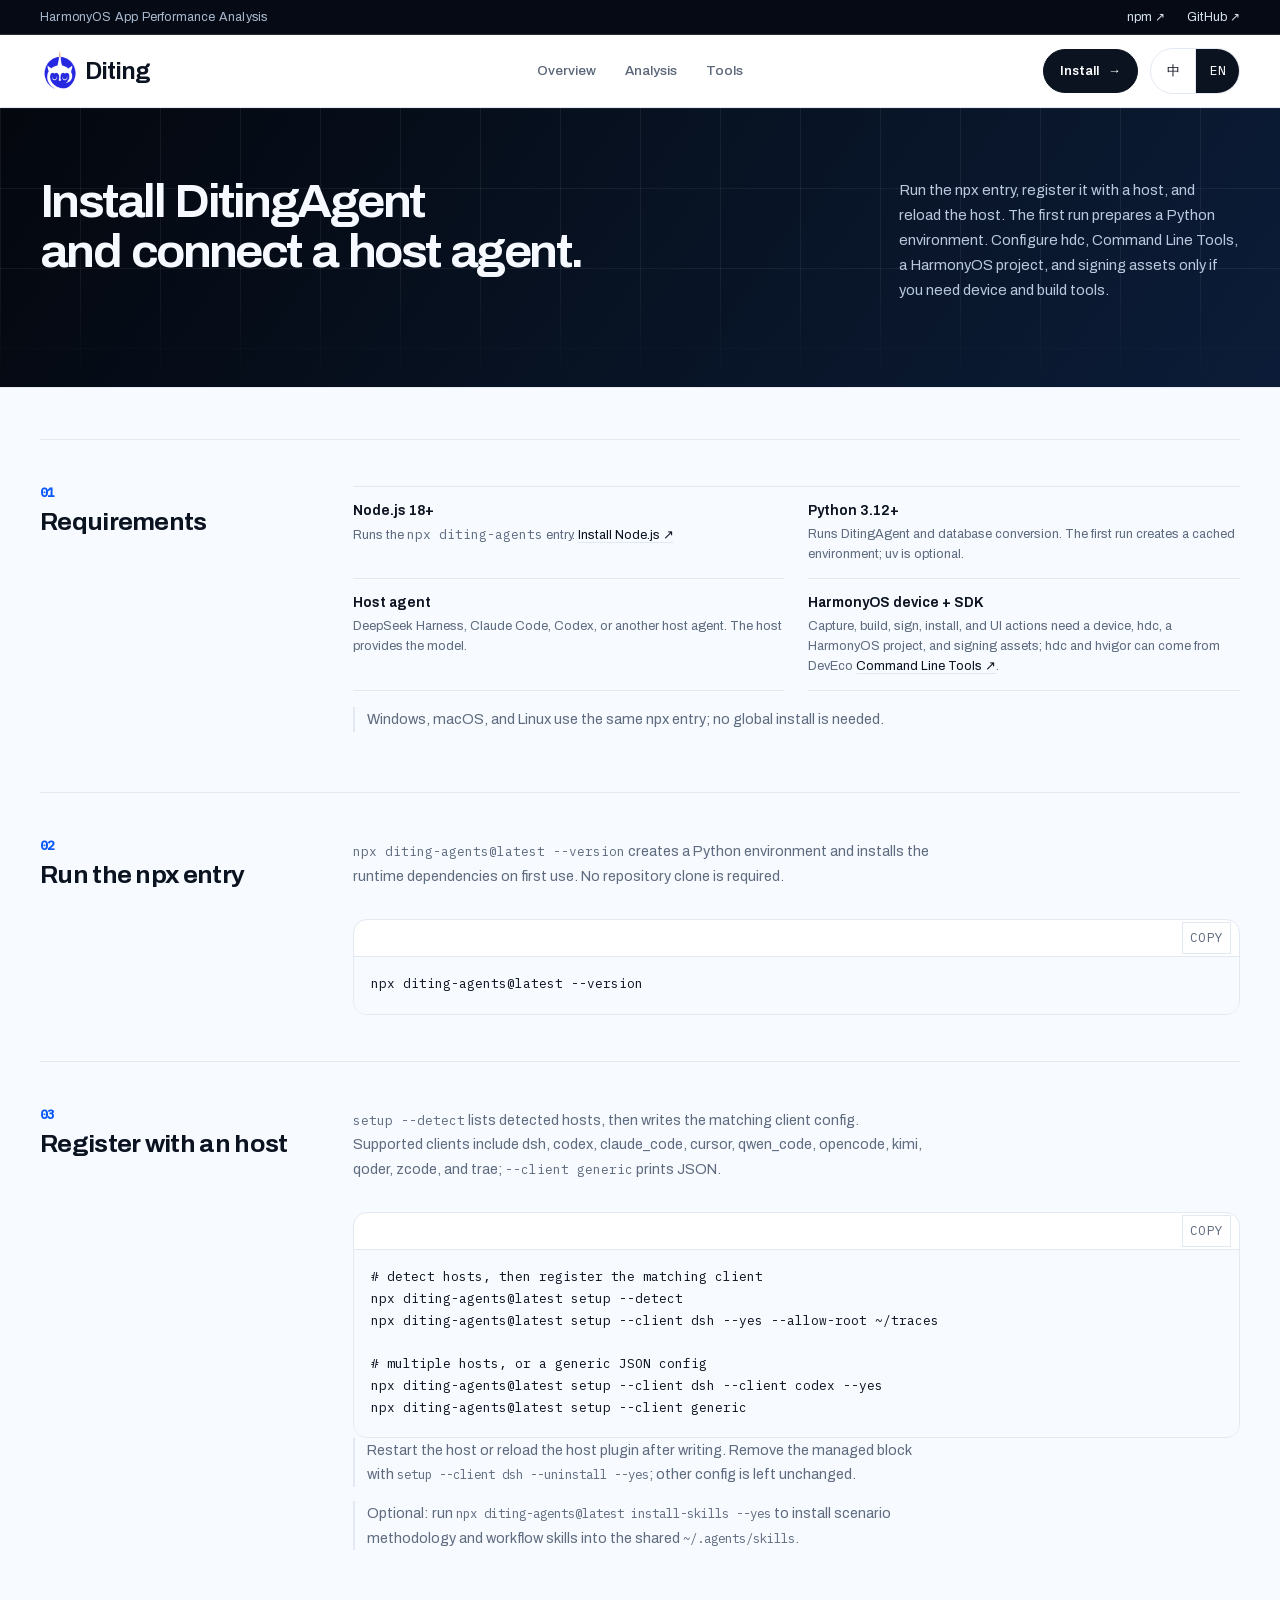
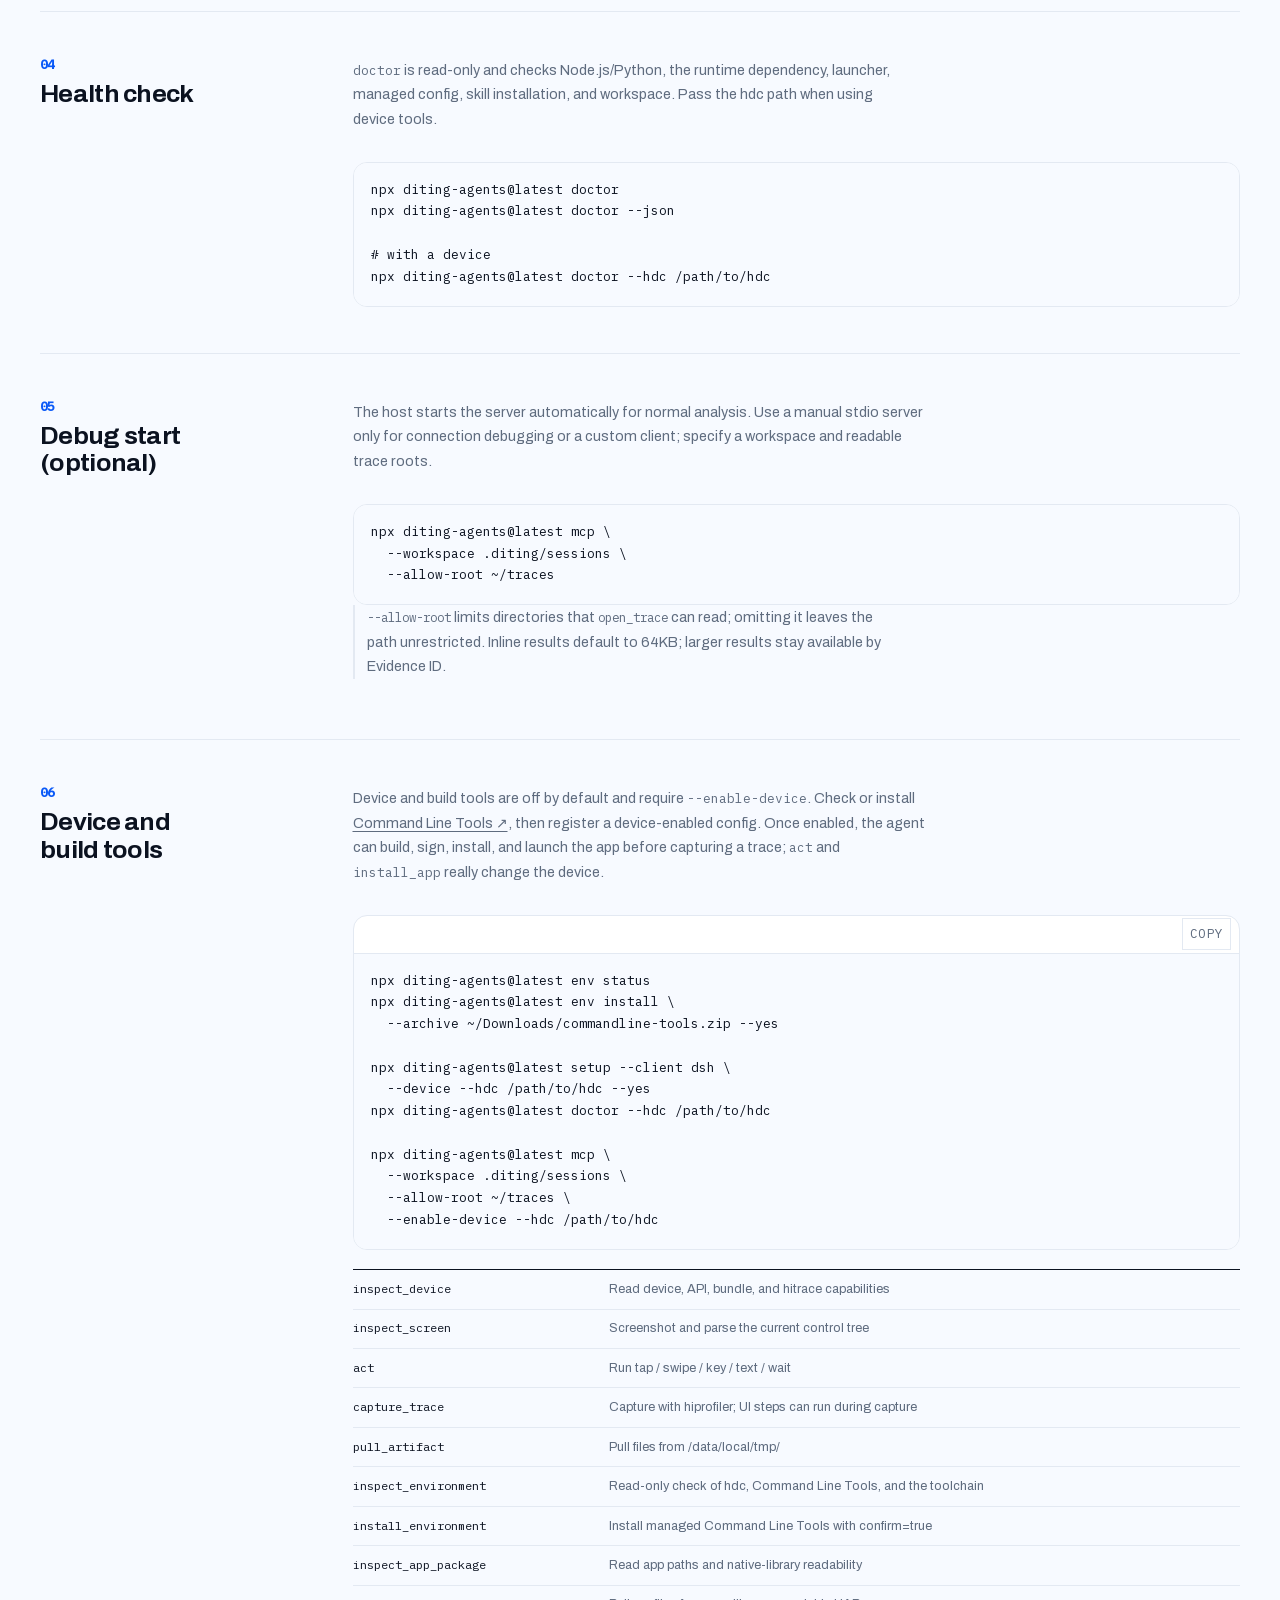
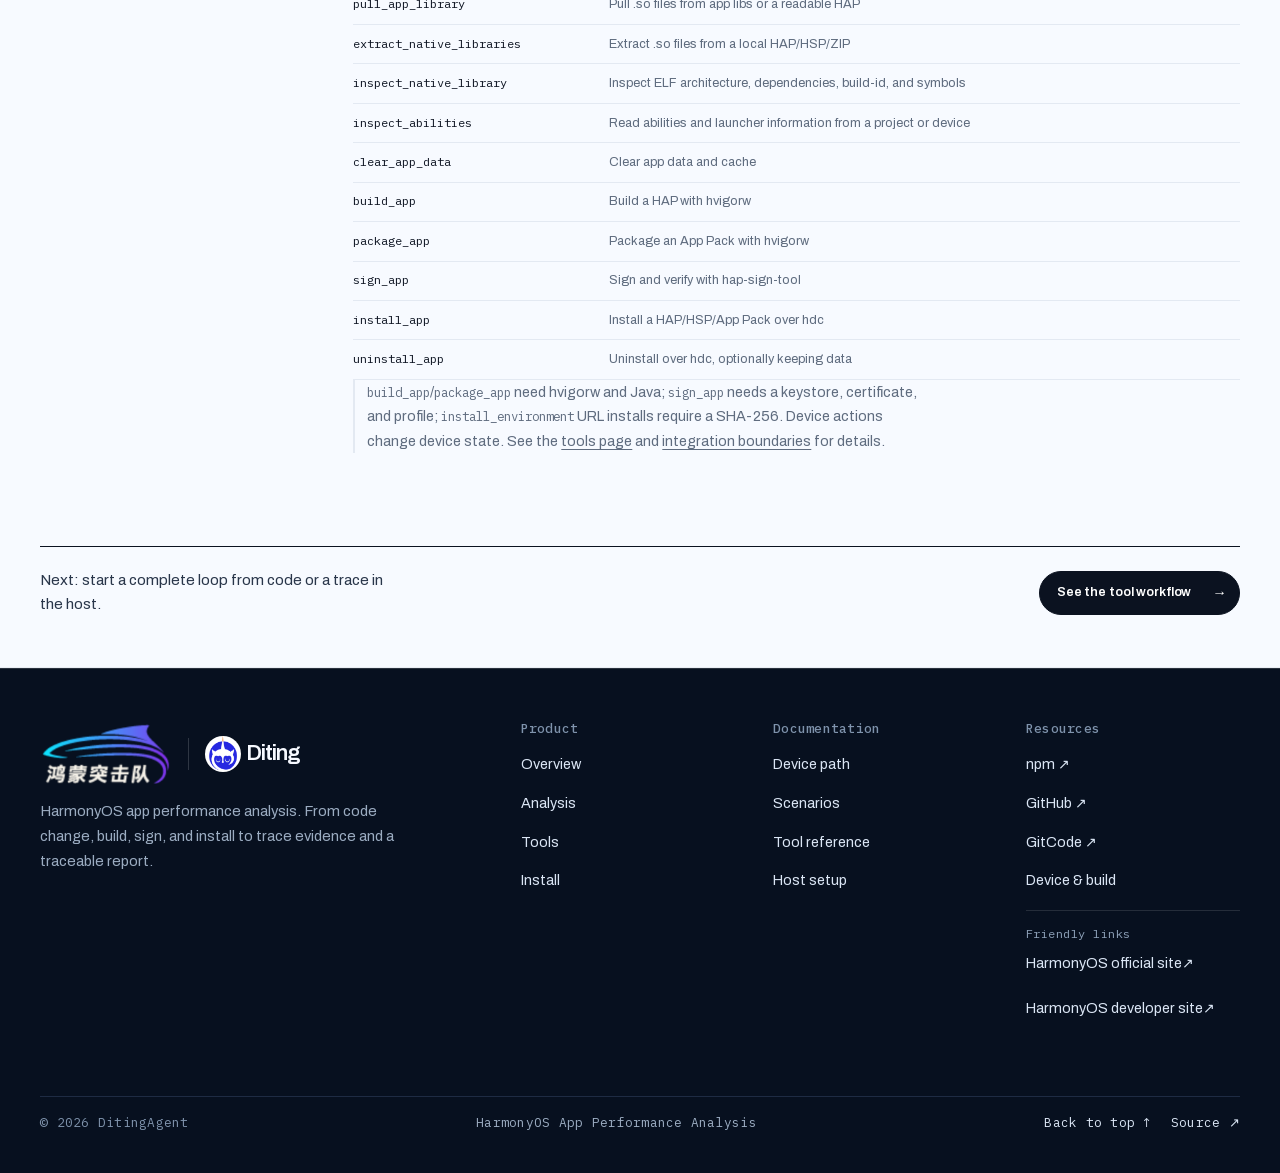
==== install.html @ 39d645c9 "Put squad logo before Diting mark" ====
<!doctype html>
<html lang="en">
<head>
  <meta charset="utf-8">
  <meta name="viewport" content="width=device-width, initial-scale=1">
  <title>Install and host setup — Diting</title>
  <link rel="icon" href="assets/img/favicon.png" type="image/png">
  <meta name="description" content="Install DitingAgent with npx: Node.js 18+, Python 3.12+, host registration, health checks, and 18 optional HarmonyOS device and build tools.">
  <meta name="theme-color" content="#ffffff">
  <link rel="preload" href="assets/fonts/archivo-latin-variable.woff2" as="font" type="font/woff2" crossorigin>
  <script>
    (function () {
      document.documentElement.classList.add("js");
      try {
        var queryLang = new URLSearchParams(location.search).get("lang");
        var storedLang = localStorage.getItem("diting-lang");
        if (queryLang === "en" || (!queryLang && storedLang === "en")) {
          document.documentElement.lang = "en";
        }
      } catch (error) {}
    })();
  </script>
  <link rel="stylesheet" href="assets/css/style.css?v=20261118-4">
  <link rel="stylesheet" href="assets/css/redesign.css?v=20261118-4">
  <link rel="stylesheet" href="assets/css/theme.css?v=20261118-4">
  <link rel="stylesheet" href="assets/css/chrome.css?v=20261118-4">
  <link rel="stylesheet" href="assets/css/subpages.css?v=20261118-4">
  <link rel="stylesheet" href="assets/css/clean.css?v=20261118-4">
  <link rel="stylesheet" href="assets/css/polish.css?v=20261118-4">
</head>
<body data-page="install" data-title-zh="安装与宿主接入 — Diting" data-title-en="Install and host setup — Diting">
  <a class="skip-link" href="#main"><span class="lang-zh" lang="zh-CN">跳到主要内容</span><span class="lang-en" lang="en">Skip to content</span></a>

  <div class="utility-bar">
    <div class="container utility-bar__inner">
      <span class="utility-bar__label">HarmonyOS App Performance Analysis</span>
      <div class="utility-bar__links">
        <a href="https://www.npmjs.com/package/diting-agents" target="_blank" rel="noopener noreferrer">npm ↗</a>
        <a href="https://github.com/dt-hapo/dt-hapo.github.io" target="_blank" rel="noopener noreferrer">GitHub ↗</a>
      </div>
    </div>
  </div>

  <header class="site-header">
    <div class="container header-inner">
      <a class="brand" href="index.html" aria-label="Diting — Home">
        <img class="brand-logo" src="assets/img/logo-mark.png" alt="" width="36" height="36">
        <span class="brand-text">Diting</span>
      </a>
      <nav class="site-nav" id="site-nav" aria-label="Primary">
        <a class="nav-link" href="index.html"><span class="lang-zh" lang="zh-CN">概览</span><span class="lang-en" lang="en">Overview</span></a>
        <a class="nav-link" href="method.html"><span class="lang-zh" lang="zh-CN">分析</span><span class="lang-en" lang="en">Analysis</span></a>
        <a class="nav-link" href="tools.html"><span class="lang-zh" lang="zh-CN">工具</span><span class="lang-en" lang="en">Tools</span></a>
        <a class="nav-link nav-link--mobile-install" href="install.html" aria-current="page"><span class="lang-zh" lang="zh-CN">安装</span><span class="lang-en" lang="en">Install</span></a>
      </nav>
      <div class="header-actions">
        <a class="header-install" href="install.html" aria-current="page">
          <span><span class="lang-zh" lang="zh-CN">安装</span><span class="lang-en" lang="en">Install</span></span>
          <span aria-hidden="true">→</span>
        </a>
        <div class="lang-toggle" role="group" aria-label="Language / 语言">
          <button class="lang-btn" type="button" data-set-lang="zh" aria-pressed="false">中</button>
          <button class="lang-btn" type="button" data-set-lang="en" aria-pressed="true">EN</button>
        </div>
        <a class="source-link" href="https://gitcode.com/diting/DitingAgent" target="_blank" rel="noopener noreferrer">GitCode ↗</a>
        <button class="nav-toggle" type="button" data-nav-toggle aria-controls="site-nav" aria-expanded="false" aria-label="打开导航">
          <span class="nav-toggle__lines" aria-hidden="true"></span>
        </button>
      </div>
    </div>
  </header>

  <main id="main">
    <section class="page-hero" aria-labelledby="page-title">
      <div class="container">
        <div class="page-hero__body">
          <h1 id="page-title">
            <span class="lang-zh" lang="zh-CN">安装 DitingAgent，<br>接入宿主 Agent。</span>
            <span class="lang-en" lang="en">Install DitingAgent<br>and connect a host agent.</span>
          </h1>
          <div class="page-hero__aside">
            <p>
              <span class="lang-zh" lang="zh-CN">通过 npx 运行入口，注册到宿主，重载宿主后即可使用。首次执行会准备 Python 环境；需要设备与构建工具时再配置 hdc、Command Line Tools、HarmonyOS 工程和签名材料。</span>
              <span class="lang-en" lang="en">Run the npx entry, register it with a host, and reload the host. The first run prepares a Python environment. Configure hdc, Command Line Tools, a HarmonyOS project, and signing assets only if you need device and build tools.</span>
            </p>
          </div>
        </div>
      </div>
    </section>

    <section class="section">
      <div class="container">
        <div class="scenario-layout">
          <aside class="scenario-rail" aria-label="Install steps">
            <ol>
              <li><a href="#requirements"><span>01</span><span><span class="lang-zh" lang="zh-CN">前置条件</span><span class="lang-en" lang="en">Requirements</span></span></a></li>
              <li><a href="#install"><span>02</span><span><span class="lang-zh" lang="zh-CN">安装依赖</span><span class="lang-en" lang="en">Install</span></span></a></li>
              <li><a href="#host"><span>03</span><span><span class="lang-zh" lang="zh-CN">注册宿主</span><span class="lang-en" lang="en">Host setup</span></span></a></li>
              <li><a href="#verify"><span>04</span><span><span class="lang-zh" lang="zh-CN">健康检查</span><span class="lang-en" lang="en">Verify</span></span></a></li>
              <li><a href="#server"><span>05</span><span><span class="lang-zh" lang="zh-CN">调试（可选）</span><span class="lang-en" lang="en">Debug (optional)</span></span></a></li>
              <li><a href="#device"><span>06</span><span><span class="lang-zh" lang="zh-CN">设备与构建</span><span class="lang-en" lang="en">Device &amp; build</span></span></a></li>
            </ol>
          </aside>

          <div class="install-content">
            <section class="install-section" id="requirements" aria-labelledby="requirements-title">
              <h2 id="requirements-title"><span class="lang-zh" lang="zh-CN">前置条件</span><span class="lang-en" lang="en">Requirements</span></h2>
              <div class="requirements">
                <div class="requirement">
                  <strong>Node.js 18+</strong>
                  <p><span class="lang-zh" lang="zh-CN">运行 <code>npx diting-agents</code> 入口。<a href="https://nodejs.org/" target="_blank" rel="noopener noreferrer">安装 Node.js ↗</a></span><span class="lang-en" lang="en">Runs the <code>npx diting-agents</code> entry. <a href="https://nodejs.org/" target="_blank" rel="noopener noreferrer">Install Node.js ↗</a></span></p>
                </div>
                <div class="requirement">
                  <strong>Python 3.12+</strong>
                  <p><span class="lang-zh" lang="zh-CN">运行 DitingAgent 和数据库转换。首次运行会在缓存目录创建环境；uv 可选。</span><span class="lang-en" lang="en">Runs DitingAgent and database conversion. The first run creates a cached environment; uv is optional.</span></p>
                </div>
                <div class="requirement">
                  <strong><span class="lang-zh" lang="zh-CN">宿主 Agent</span><span class="lang-en" lang="en">Host agent</span></strong>
                  <p><span class="lang-zh" lang="zh-CN">DeepSeek Harness、Claude Code、Codex 或其他宿主 Agent；模型由宿主提供。</span><span class="lang-en" lang="en">DeepSeek Harness, Claude Code, Codex, or another host agent. The host provides the model.</span></p>
                </div>
                <div class="requirement">
                  <strong>HarmonyOS device + SDK</strong>
                  <p><span class="lang-zh" lang="zh-CN">设备抓取、构建、签名、安装和 UI 操作需要设备、hdc、HarmonyOS 工程与签名材料；hdc 与 hvigor 可来自 DevEco <a href="https://developer.huawei.com/consumer/cn/doc/harmonyos-guides/ide-commandline-get" target="_blank" rel="noopener noreferrer">Command Line Tools ↗</a>。</span><span class="lang-en" lang="en">Capture, build, sign, install, and UI actions need a device, hdc, a HarmonyOS project, and signing assets; hdc and hvigor can come from DevEco <a href="https://developer.huawei.com/consumer/en/doc/harmonyos-guides/ide-commandline-get" target="_blank" rel="noopener noreferrer">Command Line Tools ↗</a>.</span></p>
                </div>
              </div>
              <p class="device-note"><span class="lang-zh" lang="zh-CN">Windows、macOS 和 Linux 都使用同一条 npx 命令；不需要全局安装。</span><span class="lang-en" lang="en">Windows, macOS, and Linux use the same npx entry; no global install is needed.</span></p>
            </section>

            <section class="install-section" id="install" aria-labelledby="install-title">
              <h2 id="install-title"><span class="lang-zh" lang="zh-CN">运行 npx 入口</span><span class="lang-en" lang="en">Run the npx entry</span></h2>
              <p>
                <span class="lang-zh" lang="zh-CN"><code>npx diting-agents@latest --version</code> 首次会创建 Python 环境并安装运行依赖；不需要克隆仓库。</span>
                <span class="lang-en" lang="en"><code>npx diting-agents@latest --version</code> creates a Python environment and installs the runtime dependencies on first use. No repository clone is required.</span>
              </p>
              <div class="code-box">
                <div class="code-top">
                  <span>terminal / bash</span>
                  <button class="copy-btn" type="button" data-copy="#install-code"><span class="copy-default"><span class="lang-zh" lang="zh-CN">复制</span><span class="lang-en" lang="en">Copy</span></span><span class="copy-done"><span class="lang-zh" lang="zh-CN">已复制</span><span class="lang-en" lang="en">Copied</span></span></button>
                </div>
                <pre><code id="install-code">npx diting-agents@latest --version</code></pre>
              </div>
            </section>

            <section class="install-section" id="host" aria-labelledby="host-title">
              <h2 id="host-title"><span class="lang-zh" lang="zh-CN">注册到 宿主</span><span class="lang-en" lang="en">Register with an host</span></h2>
              <p>
                <span class="lang-zh" lang="zh-CN"><code>setup --detect</code> 先列出本机检测到的宿主，再选择对应客户端写入配置。支持 dsh、codex、claude_code、cursor、qwen_code、opencode、kimi、qoder、zcode、trae；<code>--client generic</code> 可输出 JSON。</span>
                <span class="lang-en" lang="en"><code>setup --detect</code> lists detected hosts, then writes the matching client config. Supported clients include dsh, codex, claude_code, cursor, qwen_code, opencode, kimi, qoder, zcode, and trae; <code>--client generic</code> prints JSON.</span>
              </p>
              <div class="code-box">
                <div class="code-top">
                  <span>terminal / bash</span>
                  <button class="copy-btn" type="button" data-copy="#host-code"><span class="copy-default"><span class="lang-zh" lang="zh-CN">复制</span><span class="lang-en" lang="en">Copy</span></span><span class="copy-done"><span class="lang-zh" lang="zh-CN">已复制</span><span class="lang-en" lang="en">Copied</span></span></button>
                </div>
                <pre><code id="host-code"># detect hosts, then register the matching client
npx diting-agents@latest setup --detect
npx diting-agents@latest setup --client dsh --yes --allow-root ~/traces

# multiple hosts, or a generic JSON config
npx diting-agents@latest setup --client dsh --client codex --yes
npx diting-agents@latest setup --client generic</code></pre>
              </div>
              <p class="device-note"><span class="lang-zh" lang="zh-CN">写入后重启宿主或重载宿主插件。移除托管块使用 <code>setup --client dsh --uninstall --yes</code>，其他配置保持不变。</span><span class="lang-en" lang="en">Restart the host or reload the host plugin after writing. Remove the managed block with <code>setup --client dsh --uninstall --yes</code>; other config is left unchanged.</span></p>              <p class="device-note"><span class="lang-zh" lang="zh-CN">可选：运行 <code>npx diting-agents@latest install-skills --yes</code>，把场景方法论和工作流 Skill 安装到共享的 <code>~/.agents/skills</code>。</span><span class="lang-en" lang="en">Optional: run <code>npx diting-agents@latest install-skills --yes</code> to install scenario methodology and workflow skills into the shared <code>~/.agents/skills</code>.</span></p>

            </section>

            <section class="install-section" id="verify" aria-labelledby="verify-title">
              <h2 id="verify-title"><span class="lang-zh" lang="zh-CN">健康检查</span><span class="lang-en" lang="en">Health check</span></h2>
              <p>
                <span class="lang-zh" lang="zh-CN"><code>doctor</code> 是只读检查，验证 Node.js/Python、运行依赖、启动命令、托管配置、技能安装和工作目录。需要设备时把 hdc 路径一起传入。</span>
                <span class="lang-en" lang="en"><code>doctor</code> is read-only and checks Node.js/Python, the runtime dependency, launcher, managed config, skill installation, and workspace. Pass the hdc path when using device tools.</span>
              </p>
              <div class="code-box">
                <div class="code-top"><span>terminal / bash</span><span>doctor</span></div>
                <pre><code>npx diting-agents@latest doctor
npx diting-agents@latest doctor --json

# with a device
npx diting-agents@latest doctor --hdc /path/to/hdc</code></pre>
              </div>
            </section>

            <section class="install-section" id="server" aria-labelledby="server-title">
              <h2 id="server-title"><span class="lang-zh" lang="zh-CN">调试启动（可选）</span><span class="lang-en" lang="en">Debug start (optional)</span></h2>
              <p>
                <span class="lang-zh" lang="zh-CN">日常分析由宿主自动启动 server。只有在调试连接或自定义客户端时，才需要手动运行 stdio server；指定 workspace 和可读取的 Trace 根目录。</span>
                <span class="lang-en" lang="en">The host starts the server automatically for normal analysis. Use a manual stdio server only for connection debugging or a custom client; specify a workspace and readable trace roots.</span>
              </p>
              <div class="code-box">
                <div class="code-top"><span>terminal / bash</span><span>stdio</span></div>
                <pre><code>npx diting-agents@latest mcp \
  --workspace .diting/sessions \
  --allow-root ~/traces</code></pre>
              </div>
              <p class="device-note"><span class="lang-zh" lang="zh-CN"><code>--allow-root</code> 限制 <code>open_trace</code> 可读取的目录；省略表示不限制。单次结果默认内联 64KB，超出后保留 Evidence ID。</span><span class="lang-en" lang="en"><code>--allow-root</code> limits directories that <code>open_trace</code> can read; omitting it leaves the path unrestricted. Inline results default to 64KB; larger results stay available by Evidence ID.</span></p>
            </section>

            <section class="install-section" id="device" aria-labelledby="device-title">
              <h2 id="device-title"><span class="lang-zh" lang="zh-CN">设备与构建工具</span><span class="lang-en" lang="en">Device and build tools</span></h2>
              <p>
                <span class="lang-zh" lang="zh-CN">设备与构建工具默认关闭，需要 <code>--enable-device</code>；共 18 个工具。先检查或安装 <a href="https://developer.huawei.com/consumer/cn/doc/harmonyos-guides/ide-commandline-get" target="_blank" rel="noopener noreferrer">Command Line Tools ↗</a>，再注册带 hdc 的设备配置。开启后 Agent 可以构建、签名、安装并启动应用，再抓 Trace；<code>act</code> 和 <code>install_app</code> 会真实修改设备。</span>
                <span class="lang-en" lang="en">Device and build tools are off by default and require <code>--enable-device</code>. Check or install <a href="https://developer.huawei.com/consumer/en/doc/harmonyos-guides/ide-commandline-get" target="_blank" rel="noopener noreferrer">Command Line Tools ↗</a>, then register a device-enabled config. Once enabled, the agent can build, sign, install, and launch the app before capturing a trace; <code>act</code> and <code>install_app</code> really change the device.</span>
              </p>
              <div class="code-box">
                <div class="code-top">
                  <span>terminal / bash</span>
                  <button class="copy-btn" type="button" data-copy="#device-code"><span class="copy-default"><span class="lang-zh" lang="zh-CN">复制</span><span class="lang-en" lang="en">Copy</span></span><span class="copy-done"><span class="lang-zh" lang="zh-CN">已复制</span><span class="lang-en" lang="en">Copied</span></span></button>
                </div>
                <pre><code id="device-code">npx diting-agents@latest env status
npx diting-agents@latest env install \
  --archive ~/Downloads/commandline-tools.zip --yes

npx diting-agents@latest setup --client dsh \
  --device --hdc /path/to/hdc --yes
npx diting-agents@latest doctor --hdc /path/to/hdc

npx diting-agents@latest mcp \
  --workspace .diting/sessions \
  --allow-root ~/traces \
  --enable-device --hdc /path/to/hdc</code></pre>
              </div>
              <div class="tool-table">
                <div class="tool-table__row"><code>inspect_device</code><span><span class="lang-zh" lang="zh-CN">读取设备、API、Bundle 与 hitrace 能力</span><span class="lang-en" lang="en">Read device, API, bundle, and hitrace capabilities</span></span></div>
                <div class="tool-table__row"><code>inspect_screen</code><span><span class="lang-zh" lang="zh-CN">截图并解析当前控件树</span><span class="lang-en" lang="en">Screenshot and parse the current control tree</span></span></div>
                <div class="tool-table__row"><code>act</code><span><span class="lang-zh" lang="zh-CN">执行 tap / swipe / key / text / wait</span><span class="lang-en" lang="en">Run tap / swipe / key / text / wait</span></span></div>
                <div class="tool-table__row"><code>capture_trace</code><span><span class="lang-zh" lang="zh-CN">用 hiprofiler 抓 Trace，可在抓取期间执行 UI 步骤</span><span class="lang-en" lang="en">Capture with hiprofiler; UI steps can run during capture</span></span></div>
                <div class="tool-table__row"><code>pull_artifact</code><span><span class="lang-zh" lang="zh-CN">从 /data/local/tmp/ 拉取文件</span><span class="lang-en" lang="en">Pull files from /data/local/tmp/</span></span></div>
                <div class="tool-table__row"><code>inspect_environment</code><span><span class="lang-zh" lang="zh-CN">只读检查 hdc、Command Line Tools 和工具链</span><span class="lang-en" lang="en">Read-only check of hdc, Command Line Tools, and the toolchain</span></span></div>
                <div class="tool-table__row"><code>install_environment</code><span><span class="lang-zh" lang="zh-CN">在 confirm=true 时安装托管 Command Line Tools</span><span class="lang-en" lang="en">Install managed Command Line Tools with confirm=true</span></span></div>
              <div class="tool-table__row"><code>inspect_app_package</code><span><span class="lang-zh" lang="zh-CN">读取应用路径与 native 库可读性</span><span class="lang-en" lang="en">Read app paths and native-library readability</span></span></div>
              <div class="tool-table__row"><code>pull_app_library</code><span><span class="lang-zh" lang="zh-CN">从应用 libs 或可读 HAP 拉取 .so</span><span class="lang-en" lang="en">Pull .so files from app libs or a readable HAP</span></span></div>
              <div class="tool-table__row"><code>extract_native_libraries</code><span><span class="lang-zh" lang="zh-CN">从本地 HAP/HSP/ZIP 提取 .so</span><span class="lang-en" lang="en">Extract .so files from a local HAP/HSP/ZIP</span></span></div>
              <div class="tool-table__row"><code>inspect_native_library</code><span><span class="lang-zh" lang="zh-CN">解析 ELF 架构、依赖、build-id 与符号</span><span class="lang-en" lang="en">Inspect ELF architecture, dependencies, build-id, and symbols</span></span></div>
              <div class="tool-table__row"><code>inspect_abilities</code><span><span class="lang-zh" lang="zh-CN">读取工程或设备上的 Ability 与 launcher</span><span class="lang-en" lang="en">Read abilities and launcher information from a project or device</span></span></div>
              <div class="tool-table__row"><code>clear_app_data</code><span><span class="lang-zh" lang="zh-CN">清除应用 data/cache</span><span class="lang-en" lang="en">Clear app data and cache</span></span></div>
              <div class="tool-table__row"><code>build_app</code><span><span class="lang-zh" lang="zh-CN">用 hvigorw 构建 HAP</span><span class="lang-en" lang="en">Build a HAP with hvigorw</span></span></div>
              <div class="tool-table__row"><code>package_app</code><span><span class="lang-zh" lang="zh-CN">用 hvigorw 打包 App Pack</span><span class="lang-en" lang="en">Package an App Pack with hvigorw</span></span></div>
              <div class="tool-table__row"><code>sign_app</code><span><span class="lang-zh" lang="zh-CN">用 hap-sign-tool 签名并验证</span><span class="lang-en" lang="en">Sign and verify with hap-sign-tool</span></span></div>
              <div class="tool-table__row"><code>install_app</code><span><span class="lang-zh" lang="zh-CN">通过 hdc 安装 HAP/HSP/App Pack</span><span class="lang-en" lang="en">Install a HAP/HSP/App Pack over hdc</span></span></div>
              <div class="tool-table__row"><code>uninstall_app</code><span><span class="lang-zh" lang="zh-CN">通过 hdc 卸载，可保留数据</span><span class="lang-en" lang="en">Uninstall over hdc, optionally keeping data</span></span></div>
              </div>
              <p class="device-note"><span class="lang-zh" lang="zh-CN"><code>build_app</code>/<code>package_app</code> 需要 hvigorw 与 Java；<code>sign_app</code> 需要 keystore、证书和 profile；<code>install_environment</code> 的 URL 安装必须提供 SHA-256。设备动作会修改设备状态。详细约束见 <a href="tools.html#device">工具页</a> 和 <a href="tools.html#mcp-boundaries">权限边界</a>。</span><span class="lang-en" lang="en"><code>build_app</code>/<code>package_app</code> need hvigorw and Java; <code>sign_app</code> needs a keystore, certificate, and profile; <code>install_environment</code> URL installs require a SHA-256. Device actions change device state. See the <a href="tools.html#device">tools page</a> and <a href="tools.html#mcp-boundaries">integration boundaries</a> for details.</span></p>
            </section>

            <div class="install-finish">
              <p><span class="lang-zh" lang="zh-CN">下一步：在宿主中从代码或 Trace 开始一次完整闭环。</span><span class="lang-en" lang="en">Next: start a complete loop from code or a trace in the host.</span></p>
              <a class="btn btn--primary" href="tools.html#session"><span><span class="lang-zh" lang="zh-CN">查看工具流程</span><span class="lang-en" lang="en">See the tool workflow</span></span><span class="btn__arrow" aria-hidden="true">→</span></a>
            </div>
          </div>
        </div>
      </div>
    </section>
  </main>

  <footer class="site-footer">
    <div class="container">
      <div class="footer-grid">
        <div class="footer-brand">
          <div class="footer-brand__logos">
            <img class="footer-squad-logo" src="assets/img/harmony-squad-logo-light.png" alt="鸿蒙突击队" width="720" height="360" loading="lazy">
            <span class="footer-brand__sep" aria-hidden="true"></span>
            <a class="brand" href="index.html" aria-label="Diting — Home">
              <img class="brand-logo" src="assets/img/logo-mark.png" alt="" width="34" height="34">
              <span class="brand-text">Diting</span>
            </a>
          </div>
          <p class="footer-desc">
            <span class="lang-zh" lang="zh-CN">HarmonyOS 应用性能分析。从改代码、构建、签名、安装到 Trace 取证，输出可追溯的报告。</span>
            <span class="lang-en" lang="en">HarmonyOS app performance analysis. From code change, build, sign, and install to trace evidence and a traceable report.</span>
          </p>
        </div>
        <div class="footer-links">
          <div class="footer-col">
            <h3><span class="lang-zh" lang="zh-CN">产品</span><span class="lang-en" lang="en">Product</span></h3>
            <a href="index.html"><span class="lang-zh" lang="zh-CN">概览</span><span class="lang-en" lang="en">Overview</span></a>
            <a href="method.html"><span class="lang-zh" lang="zh-CN">分析</span><span class="lang-en" lang="en">Analysis</span></a>
            <a href="tools.html"><span class="lang-zh" lang="zh-CN">工具</span><span class="lang-en" lang="en">Tools</span></a>
            <a href="install.html"><span class="lang-zh" lang="zh-CN">安装</span><span class="lang-en" lang="en">Install</span></a>
          </div>
          <div class="footer-col">
            <h3><span class="lang-zh" lang="zh-CN">文档</span><span class="lang-en" lang="en">Documentation</span></h3>
            <a href="method.html#device"><span class="lang-zh" lang="zh-CN">设备路径</span><span class="lang-en" lang="en">Device path</span></a>
            <a href="method.html#scenarios"><span class="lang-zh" lang="zh-CN">场景边界</span><span class="lang-en" lang="en">Scenarios</span></a>
            <a href="tools.html"><span class="lang-zh" lang="zh-CN">工具参考</span><span class="lang-en" lang="en">Tool reference</span></a>
            <a href="tools.html#mcp"><span class="lang-zh" lang="zh-CN">宿主接入</span><span class="lang-en" lang="en">Host setup</span></a>
          </div>
          <div class="footer-col">
            <h3><span class="lang-zh" lang="zh-CN">资源</span><span class="lang-en" lang="en">Resources</span></h3>
            <a href="https://www.npmjs.com/package/diting-agents" target="_blank" rel="noopener noreferrer">npm ↗</a>
            <a href="https://github.com/dt-hapo/dt-hapo.github.io" target="_blank" rel="noopener noreferrer">GitHub ↗</a>
            <a href="https://gitcode.com/diting/DitingAgent" target="_blank" rel="noopener noreferrer">GitCode ↗</a>
            <a href="install.html#device"><span class="lang-zh" lang="zh-CN">设备与构建</span><span class="lang-en" lang="en">Device &amp; build</span></a>
            <div class="footer-subgroup">
              <span class="footer-subgroup__label"><span class="lang-zh" lang="zh-CN">友情链接</span><span class="lang-en" lang="en">Friendly links</span></span>
              <a href="https://www.harmonyos.com/cn/" target="_blank" rel="noopener noreferrer"><span class="lang-zh" lang="zh-CN">HarmonyOS 官网</span><span class="lang-en" lang="en">HarmonyOS official site</span> ↗</a>
              <a href="https://developer.huawei.com/consumer/cn/" target="_blank" rel="noopener noreferrer"><span class="lang-zh" lang="zh-CN">HarmonyOS 开发者官网</span><span class="lang-en" lang="en">HarmonyOS developer site</span> ↗</a>
            </div>
          </div>
        </div>
      </div>
      <div class="footer-meta">
        <span>© 2026 DitingAgent</span>
        <span class="footer-meta__note">HarmonyOS App Performance Analysis</span>
        <div class="footer-meta__links">
          <a href="#main"><span class="lang-zh" lang="zh-CN">回到顶部 ↑</span><span class="lang-en" lang="en">Back to top ↑</span></a>
          <a href="https://github.com/dt-hapo/dt-hapo.github.io" target="_blank" rel="noopener noreferrer">Source ↗</a>
        </div>
      </div>
    </div>
  </footer>

  <script src="assets/js/site.js?v=20261111-1" defer></script>
</body>
</html>
---- assets/css/style.css ----
@font-face {
  font-family: "Archivo";
  src: url("../fonts/archivo-latin-variable.woff2") format("woff2");
  font-style: normal;
  font-weight: 100 900;
  font-stretch: 62% 125%;
  font-display: swap;
}

@font-face {
  font-family: "IBM Plex Mono";
  src: url("../fonts/ibm-plex-mono-400.woff2") format("woff2");
  font-style: normal;
  font-weight: 400;
  font-display: swap;
}

@font-face {
  font-family: "IBM Plex Mono";
  src: url("../fonts/ibm-plex-mono-500.woff2") format("woff2");
  font-style: normal;
  font-weight: 500;
  font-display: swap;
}

:root {
  --paper: #f3f0e8;
  --surface: #fbf9f3;
  --surface-deep: #e9e4d8;
  --ink: #11110f;
  --ink-soft: #292822;
  --muted: #676258;
  --line: #cfc8b9;
  --line-soft: #ded8cc;
  --signal: #c92f18;
  --signal-bright: #ff7259;
  --signal-dark: #aa2c16;
  --paper-on-ink: #f5f0e4;
  --font-display: "Archivo", "PingFang SC", "Hiragino Sans GB", "Noto Sans SC",
    "Microsoft YaHei", sans-serif;
  --font-mono: "IBM Plex Mono", "SFMono-Regular", Consolas, monospace;
  --max: 1440px;
  --gutter: clamp(1.25rem, 4.25vw, 4.5rem);
  --header-h: 72px;
  --ease: cubic-bezier(0.22, 1, 0.36, 1);
  color-scheme: light;
}

*,
*::before,
*::after {
  box-sizing: border-box;
}

html {
  scroll-behavior: smooth;
  scroll-padding-top: calc(var(--header-h) + 24px);
}

body {
  margin: 0;
  background: var(--paper);
  color: var(--ink);
  font-family: var(--font-display);
  font-size: 16px;
  line-height: 1.55;
  text-rendering: optimizeLegibility;
  -webkit-font-smoothing: antialiased;
  overflow-wrap: anywhere;
}

body.nav-open {
  overflow: hidden;
}

::selection {
  background: var(--signal);
  color: var(--paper-on-ink);
}

img,
svg {
  display: block;
  max-width: 100%;
}

a {
  color: inherit;
  text-decoration-thickness: 1px;
  text-underline-offset: 0.22em;
}

button,
input,
select,
textarea {
  font: inherit;
}

button {
  color: inherit;
}

button,
a {
  -webkit-tap-highlight-color: transparent;
}

:focus-visible {
  outline: 2px solid var(--signal);
  outline-offset: 4px;
}

hr {
  border: 0;
  border-top: 1px solid var(--line);
  margin: 0;
}

p,
h1,
h2,
h3,
h4,
ul,
ol,
figure,
blockquote {
  margin-top: 0;
}

ul,
ol {
  padding-left: 1.2em;
}

li + li {
  margin-top: 0.5em;
}

h1,
h2,
h3,
h4 {
  font-weight: 680;
  line-height: 0.96;
  letter-spacing: -0.045em;
}

strong {
  font-weight: 680;
}

code,
pre {
  font-family: var(--font-mono);
}

code {
  font-size: 0.88em;
}

/* Language: both versions live in the markup, only the active one is exposed. */
html[lang="zh-CN"] .lang-en,
html[lang="en"] .lang-zh {
  display: none !important;
}

.sr-only {
  position: absolute;
  width: 1px;
  height: 1px;
  padding: 0;
  margin: -1px;
  overflow: hidden;
  clip: rect(0, 0, 0, 0);
  white-space: nowrap;
  border: 0;
}

.skip-link {
  position: fixed;
  top: 10px;
  left: 10px;
  z-index: 200;
  padding: 10px 14px;
  background: var(--ink);
  color: var(--paper-on-ink);
  font-family: var(--font-mono);
  font-size: 11px;
  text-transform: uppercase;
  letter-spacing: 0.08em;
  transform: translateY(-150%);
}

.skip-link:focus {
  transform: translateY(0);
}

.container {
  width: min(100% - var(--gutter) * 2, var(--max));
  margin-inline: auto;
}

.mono {
  font-family: var(--font-mono);
  font-size: 0.72rem;
  letter-spacing: 0.08em;
  text-transform: uppercase;
}

.muted {
  color: var(--muted);
}

.signal {
  color: var(--signal);
}

.rule-top {
  border-top: 1px solid var(--line);
}

.split > *,
.mcp-grid > *,
.evidence-grid > *,
.report-grid > *,
.article-block > *,
.scenario-cols > *,
.method-stage__body,
.code-box,
.terminal,
.tool-index {
  min-width: 0;
}

.code-box,
.terminal {
  max-width: 100%;
}

.code-box pre {
  max-width: 100%;
}

.section {
  padding-block: clamp(4.5rem, 9vw, 9rem);
  border-top: 1px solid var(--line);
}

.section--tight {
  padding-block: clamp(3rem, 6vw, 6rem);
}

.section--flush {
  padding-top: 0;
}

.section-head {
  display: grid;
  grid-template-columns: minmax(88px, 2fr) minmax(0, 10fr);
  gap: clamp(1.25rem, 3vw, 3.5rem);
  align-items: start;
  margin-bottom: clamp(2.25rem, 5vw, 5rem);
}

.section-head__meta {
  display: flex;
  flex-direction: column;
  gap: 0.6rem;
}

.section-number {
  font-family: var(--font-mono);
  font-size: 0.68rem;
  letter-spacing: 0.08em;
  color: var(--signal);
  text-transform: uppercase;
}

.section-label {
  font-family: var(--font-mono);
  font-size: 0.65rem;
  letter-spacing: 0.12em;
  text-transform: uppercase;
  color: var(--muted);
}

.section-title {
  max-width: none;
  font-size: clamp(2.25rem, 4.8vw, 5.25rem);
  font-stretch: 84%;
  line-height: 0.94;
  letter-spacing: -0.058em;
  margin: 0;
}

.section-title .signal {
  color: var(--signal);
}

.section-intro {
  max-width: 60ch;
  margin-top: clamp(1.25rem, 2.5vw, 2rem);
  color: var(--ink-soft);
  font-size: clamp(1rem, 1.15vw, 1.18rem);
  line-height: 1.62;
}

.section-aside {
  max-width: 34ch;
  color: var(--muted);
  font-size: 0.9rem;
  line-height: 1.55;
}

.eyebrow {
  display: flex;
  align-items: center;
  gap: 0.7rem;
  margin: 0;
  font-family: var(--font-mono);
  font-size: 0.63rem;
  line-height: 1.4;
  letter-spacing: 0.12em;
  text-transform: uppercase;
  color: var(--muted);
}

.eyebrow::before {
  content: "";
  width: 7px;
  height: 7px;
  flex: 0 0 auto;
  background: var(--signal);
}

.eyebrow--ink {
  color: var(--paper-on-ink);
}

.eyebrow--ink::before {
  background: var(--signal-bright);
}

/* Links and actions */
.btn {
  display: inline-flex;
  align-items: center;
  justify-content: space-between;
  gap: 2rem;
  min-height: 50px;
  padding: 0 1.15rem 0 1.3rem;
  border: 1px solid var(--ink);
  background: transparent;
  color: var(--ink);
  font-size: 0.82rem;
  font-weight: 600;
  letter-spacing: -0.01em;
  text-decoration: none;
  transition: background-color 180ms var(--ease), color 180ms var(--ease),
    border-color 180ms var(--ease);
}

.btn__arrow {
  font-family: var(--font-mono);
  font-size: 0.9rem;
  line-height: 1;
  transition: transform 220ms var(--ease);
}

.btn:hover {
  background: var(--ink);
  color: var(--paper-on-ink);
}

.btn:hover .btn__arrow {
  transform: translate(2px, -2px);
}

.btn--primary {
  background: var(--ink);
  color: var(--paper-on-ink);
}

.btn--primary:hover {
  background: var(--signal);
  border-color: var(--signal);
  color: var(--paper-on-ink);
}

.btn--small {
  min-height: 42px;
  gap: 1.25rem;
  padding: 0 0.9rem 0 1rem;
  font-size: 0.76rem;
}

.link-arrow {
  display: inline-flex;
  align-items: center;
  gap: 0.6rem;
  padding-bottom: 3px;
  border-bottom: 1px solid var(--ink);
  font-size: 0.82rem;
  font-weight: 600;
  text-decoration: none;
  transition: color 180ms var(--ease), border-color 180ms var(--ease);
}

.link-arrow span:last-child {
  font-family: var(--font-mono);
  transition: transform 220ms var(--ease);
}

.link-arrow:hover {
  color: var(--signal);
  border-color: var(--signal);
}

.link-arrow:hover span:last-child {
  transform: translateX(3px);
}

.actions {
  display: flex;
  flex-wrap: wrap;
  align-items: center;
  gap: 1.25rem 2rem;
}

/* Header */
.site-header {
  position: sticky;
  top: 0;
  z-index: 100;
  background: var(--paper);
  border-bottom: 1px solid var(--line);
}

.header-inner {
  height: var(--header-h);
  display: grid;
  grid-template-columns: auto 1fr auto;
  align-items: center;
  gap: clamp(1.25rem, 3vw, 3rem);
}

.brand {
  display: inline-flex;
  align-items: center;
  gap: 0.7rem;
  width: max-content;
  text-decoration: none;
}

.brand-mark {
  display: grid;
  grid-template-columns: 1fr 1fr;
  gap: 2px;
  width: 19px;
  height: 19px;
  flex: 0 0 auto;
}

.brand-mark i {
  display: block;
  background: var(--ink);
}

.brand-mark i:nth-child(2) {
  background: var(--signal);
}

.brand-word {
  font-size: 0.9rem;
  font-weight: 750;
  letter-spacing: -0.04em;
  line-height: 1;
}

.brand-word span {
  font-weight: 430;
  color: var(--muted);
}

.site-nav {
  display: flex;
  align-items: center;
  justify-content: center;
  gap: clamp(0.85rem, 2.2vw, 2.25rem);
}

.nav-link {
  position: relative;
  display: inline-flex;
  align-items: baseline;
  gap: 0.35rem;
  padding: 0.55rem 0;
  color: var(--ink-soft);
  font-size: 0.75rem;
  font-weight: 520;
  line-height: 1;
  text-decoration: none;
  white-space: nowrap;
  transition: color 160ms var(--ease);
}

.nav-num {
  color: var(--muted);
  font-family: var(--font-mono);
  font-size: 0.53rem;
  font-weight: 400;
  letter-spacing: 0.03em;
}

.nav-link:hover,
.nav-link[aria-current="page"] {
  color: var(--ink);
}

.nav-link[aria-current="page"] {
  font-weight: 680;
}

.nav-link[aria-current="page"]::after {
  content: "";
  position: absolute;
  left: 0;
  right: 0;
  bottom: -0.18rem;
  height: 2px;
  background: var(--signal);
}

.header-actions {
  display: flex;
  align-items: center;
  justify-content: flex-end;
  gap: clamp(0.75rem, 1.8vw, 1.5rem);
}

.source-link {
  font-family: var(--font-mono);
  font-size: 0.58rem;
  letter-spacing: 0.07em;
  text-transform: uppercase;
  color: var(--muted);
  text-decoration: none;
  white-space: nowrap;
  transition: color 160ms var(--ease);
}

.source-link:hover {
  color: var(--signal);
}

.lang-toggle {
  display: flex;
  align-items: stretch;
  border: 1px solid var(--ink);
}

.lang-btn {
  display: inline-flex;
  align-items: center;
  justify-content: center;
  min-width: 38px;
  min-height: 34px;
  padding: 0 0.45rem;
  border: 0;
  background: transparent;
  color: var(--ink);
  font-family: var(--font-mono);
  font-size: 0.6rem;
  letter-spacing: 0.04em;
  cursor: pointer;
  transition: background-color 160ms var(--ease), color 160ms var(--ease);
}

.lang-btn + .lang-btn {
  border-left: 1px solid var(--ink);
}

.lang-btn[aria-pressed="true"] {
  background: var(--ink);
  color: var(--paper-on-ink);
}

.lang-btn:hover:not([aria-pressed="true"]) {
  background: var(--surface-deep);
}

.nav-toggle {
  display: none;
  align-items: center;
  justify-content: center;
  width: 38px;
  height: 38px;
  padding: 0;
  border: 1px solid var(--ink);
  background: transparent;
  cursor: pointer;
}

.nav-toggle__lines {
  position: relative;
  display: block;
  width: 15px;
  height: 9px;
  border-top: 1px solid currentColor;
  border-bottom: 1px solid currentColor;
}

.nav-toggle__lines::before {
  content: "";
  position: absolute;
  top: 3px;
  left: 0;
  width: 100%;
  border-top: 1px solid currentColor;
  transition: transform 180ms var(--ease);
}

.nav-toggle[aria-expanded="true"] .nav-toggle__lines {
  border-color: transparent;
}

.nav-toggle[aria-expanded="true"] .nav-toggle__lines::before {
  top: 3px;
  transform: rotate(45deg);
}

.nav-toggle[aria-expanded="true"] .nav-toggle__lines::after {
  content: "";
  position: absolute;
  top: 3px;
  left: 0;
  width: 100%;
  border-top: 1px solid currentColor;
  transform: rotate(-45deg);
}

/* Hero */
.hero {
  position: relative;
  overflow: clip;
  border-bottom: 1px solid var(--line);
}

.hero::before {
  content: "";
  position: absolute;
  inset: 0;
  pointer-events: none;
  background-image: repeating-linear-gradient(
    to right,
    transparent 0,
    transparent calc(25% - 1px),
    rgba(17, 17, 15, 0.08) calc(25% - 1px),
    rgba(17, 17, 15, 0.08) 25%
  );
  opacity: 0.7;
  mask-image: linear-gradient(to bottom, transparent 0, black 18%, black 85%, transparent 100%);
}

.hero > .container {
  position: relative;
  z-index: 1;
}

.hero-topline {
  display: flex;
  align-items: center;
  justify-content: space-between;
  gap: 1.5rem;
  padding: 0.95rem 0;
  border-bottom: 1px solid var(--ink);
  font-family: var(--font-mono);
  font-size: 0.58rem;
  letter-spacing: 0.08em;
  text-transform: uppercase;
}

.hero-topline__right {
  color: var(--muted);
}

.hero-grid {
  display: grid;
  grid-template-columns: minmax(0, 1.2fr) minmax(330px, 0.8fr);
  align-items: end;
  gap: clamp(2.5rem, 5vw, 5.5rem);
  padding: clamp(2.75rem, 6.5vw, 6.5rem) 0 clamp(2.5rem, 5vw, 5rem);
}

.hero-copy {
  min-width: 0;
}

.hero-title {
  max-width: none;
  margin: 0 0 clamp(1.75rem, 3.5vw, 3rem);
  font-size: clamp(3.8rem, 8.5vw, 8.8rem);
  font-weight: 760;
  font-stretch: 80%;
  line-height: 0.82;
  letter-spacing: -0.075em;
}

.hero-title .line {
  display: block;
}

.hero-title .line--indent {
  padding-left: 0.28em;
}

.hero-title .signal {
  color: var(--signal);
}

.hero-lede {
  max-width: 30rem;
  margin-bottom: clamp(1.6rem, 3vw, 2.5rem);
  font-size: clamp(1rem, 1.2vw, 1.18rem);
  line-height: 1.6;
  color: var(--ink-soft);
}

.hero-meta {
  display: grid;
  grid-template-columns: repeat(4, minmax(0, 1fr));
  border-top: 1px solid var(--ink);
  border-bottom: 1px solid var(--line);
}

.hero-meta__item {
  min-width: 0;
  padding: 0.9rem 1rem 0.95rem 0;
}

.hero-meta__item + .hero-meta__item {
  padding-left: 1rem;
  border-left: 1px solid var(--line);
}

.hero-meta__label {
  display: block;
  margin-bottom: 0.32rem;
  font-family: var(--font-mono);
  font-size: 0.55rem;
  letter-spacing: 0.1em;
  text-transform: uppercase;
  color: var(--muted);
}

.hero-meta__value {
  display: block;
  overflow: hidden;
  font-size: 0.8rem;
  font-weight: 620;
  line-height: 1.25;
  text-overflow: ellipsis;
  white-space: nowrap;
}

/* Specimen / interactive trace plate */
.specimen-wrap {
  position: relative;
  align-self: end;
  width: 100%;
  max-width: 540px;
  justify-self: end;
}

.specimen-wrap::before,
.specimen-wrap::after {
  content: "";
  position: absolute;
  z-index: 2;
  width: 18px;
  height: 18px;
  pointer-events: none;
}

.specimen-wrap::before {
  top: -9px;
  left: -9px;
  border-top: 1px solid var(--signal);
  border-left: 1px solid var(--signal);
}

.specimen-wrap::after {
  right: -9px;
  bottom: -9px;
  border-right: 1px solid var(--signal);
  border-bottom: 1px solid var(--signal);
}

.specimen {
  border: 1px solid var(--ink);
  background: var(--surface);
}

.specimen-top {
  display: flex;
  align-items: center;
  justify-content: space-between;
  gap: 1rem;
  min-height: 42px;
  padding: 0.6rem 0.8rem;
  background: var(--ink);
  color: var(--paper-on-ink);
}

.specimen-top__label {
  font-family: var(--font-mono);
  font-size: 0.57rem;
  letter-spacing: 0.08em;
  line-height: 1.3;
  text-transform: uppercase;
}

.specimen-top__label strong {
  display: block;
  margin-top: 0.22rem;
  color: var(--paper-on-ink);
  font-size: 0.63rem;
  font-weight: 500;
}

.specimen-state {
  display: inline-flex;
  align-items: center;
  gap: 0.4rem;
  font-family: var(--font-mono);
  font-size: 0.53rem;
  letter-spacing: 0.08em;
  white-space: nowrap;
}

.specimen-state::before {
  content: "";
  width: 6px;
  height: 6px;
  background: var(--signal);
}

.specimen-tabs {
  display: grid;
  grid-template-columns: repeat(4, 1fr);
  border-bottom: 1px solid var(--ink);
}

.specimen-tab {
  min-height: 36px;
  padding: 0.35rem 0.2rem;
  border: 0;
  border-right: 1px solid var(--line);
  background: transparent;
  color: var(--muted);
  font-family: var(--font-mono);
  font-size: 0.53rem;
  letter-spacing: 0.045em;
  cursor: pointer;
  transition: background-color 160ms var(--ease), color 160ms var(--ease);
}

.specimen-tab:last-child {
  border-right: 0;
}

.specimen-tab:hover {
  background: var(--surface-deep);
  color: var(--ink);
}

.specimen-tab[aria-selected="true"] {
  background: var(--ink);
  color: var(--paper-on-ink);
}

.specimen-body {
  padding: clamp(0.8rem, 1.5vw, 1.15rem);
}

.specimen-file {
  display: flex;
  justify-content: space-between;
  gap: 0.75rem;
  padding-bottom: 0.65rem;
  border-bottom: 1px solid var(--line);
  color: var(--muted);
  font-family: var(--font-mono);
  font-size: 0.54rem;
  line-height: 1.35;
  letter-spacing: 0.02em;
}

.specimen-file span:last-child {
  text-align: right;
  white-space: nowrap;
}

.plot {
  position: relative;
  margin-top: 0.5rem;
}

.plot-scale {
  display: flex;
  justify-content: space-between;
  margin: 0 0 0.55rem 3.35rem;
  color: var(--muted);
  font-family: var(--font-mono);
  font-size: 0.47rem;
  letter-spacing: 0.03em;
}

.plot-lanes {
  position: relative;
}

.plot-lane {
  display: grid;
  grid-template-columns: 3.1rem minmax(0, 1fr);
  align-items: center;
  gap: 0.35rem;
  min-height: 1.05rem;
}

.plot-lane__label {
  color: var(--muted);
  font-family: var(--font-mono);
  font-size: 0.45rem;
  letter-spacing: 0.04em;
  line-height: 1;
  white-space: nowrap;
}

.plot-lane__track {
  position: relative;
  height: 0.72rem;
  border-left: 1px solid var(--line);
  background-image: repeating-linear-gradient(
    to right,
    transparent 0,
    transparent calc(12.5% - 1px),
    var(--line-soft) calc(12.5% - 1px),
    var(--line-soft) 12.5%
  );
}

.plot-bar {
  position: absolute;
  top: 0.1rem;
  bottom: 0.1rem;
  min-width: 1px;
  background: var(--ink);
}

.plot-bar--signal {
  background: var(--signal);
}

.plot-bar--soft {
  background: var(--muted);
}

.plot-marker {
  position: absolute;
  top: 0;
  bottom: 0;
  left: 64%;
  z-index: 3;
  width: 1px;
  background: var(--signal);
  pointer-events: none;
  transition: left 420ms var(--ease);
}

.plot-marker span {
  position: absolute;
  top: -0.2rem;
  left: 0.35rem;
  padding: 0.12rem 0.25rem;
  background: var(--signal);
  color: var(--paper-on-ink);
  font-family: var(--font-mono);
  font-size: 0.43rem;
  letter-spacing: 0.03em;
  line-height: 1.25;
  white-space: nowrap;
}

.plot-marker[data-label-side="left"] span {
  right: 0.35rem;
  left: auto;
}

.plot-shade {
  position: absolute;
  top: 0;
  bottom: 0;
  z-index: 2;
  background: repeating-linear-gradient(
    135deg,
    rgba(201, 47, 24, 0.10) 0,
    rgba(201, 47, 24, 0.10) 1px,
    transparent 1px,
    transparent 4px
  );
  border-left: 1px solid var(--signal);
  border-right: 1px solid var(--signal);
  pointer-events: none;
}

.specimen-metrics {
  display: grid;
  grid-template-columns: repeat(3, minmax(0, 1fr));
  margin-top: 0.8rem;
  padding-top: 0.7rem;
  border-top: 1px solid var(--ink);
}

.specimen-metric {
  min-width: 0;
  padding-right: 0.65rem;
}

.specimen-metric + .specimen-metric {
  padding-left: 0.65rem;
  border-left: 1px solid var(--line);
}

.specimen-metric__value {
  display: block;
  margin-bottom: 0.22rem;
  font-size: clamp(1.35rem, 2.6vw, 2.15rem);
  font-weight: 650;
  font-stretch: 82%;
  letter-spacing: -0.055em;
  line-height: 0.94;
  white-space: nowrap;
}

.specimen-metric__value small {
  margin-left: 0.12rem;
  font-family: var(--font-mono);
  font-size: 0.47rem;
  font-weight: 400;
  letter-spacing: 0;
}

.specimen-metric__label {
  display: block;
  overflow: hidden;
  color: var(--muted);
  font-family: var(--font-mono);
  font-size: 0.46rem;
  letter-spacing: 0.025em;
  line-height: 1.35;
  text-overflow: ellipsis;
  white-space: nowrap;
}

.specimen-note {
  display: flex;
  justify-content: space-between;
  gap: 1rem;
  margin-top: 0.7rem;
  padding-top: 0.55rem;
  border-top: 1px solid var(--line);
  color: var(--muted);
  font-family: var(--font-mono);
  font-size: 0.46rem;
  letter-spacing: 0.02em;
  line-height: 1.35;
}

/* Page hero for interior pages */
.page-hero {
  position: relative;
  overflow: clip;
  border-bottom: 1px solid var(--line);
}

.page-hero::after {
  content: "";
  position: absolute;
  top: 0;
  right: 13.5%;
  bottom: 0;
  width: 1px;
  background: rgba(17, 17, 15, 0.09);
  pointer-events: none;
}

.page-hero__top {
  display: flex;
  align-items: center;
  justify-content: space-between;
  gap: 1.5rem;
  padding: 0.95rem 0;
  border-bottom: 1px solid var(--ink);
  font-family: var(--font-mono);
  font-size: 0.58rem;
  letter-spacing: 0.08em;
  text-transform: uppercase;
}

.page-hero__top span:nth-child(2) {
  color: var(--muted);
}

.page-hero__body {
  display: grid;
  grid-template-columns: minmax(0, 8fr) minmax(220px, 4fr);
  gap: clamp(2rem, 5vw, 6rem);
  align-items: end;
  padding: clamp(3rem, 7vw, 7rem) 0 clamp(2.25rem, 4vw, 4rem);
  position: relative;
  z-index: 1;
}

.page-hero h1 {
  max-width: none;
  margin: 0;
  font-size: clamp(3.2rem, 6.2vw, 6.8rem);
  font-stretch: 82%;
  line-height: 0.84;
  letter-spacing: -0.07em;
}

.page-hero h1 .signal {
  color: var(--signal);
}

.page-hero__aside {
  max-width: 24rem;
  padding-bottom: 0.5rem;
}

.page-hero__aside p {
  margin-bottom: 1rem;
  color: var(--ink-soft);
  font-size: 1rem;
  line-height: 1.6;
}

.page-hero__aside .mono {
  color: var(--muted);
}

.page-hero__foot {
  display: flex;
  align-items: center;
  justify-content: space-between;
  gap: 1.5rem;
  padding: 0.75rem 0;
  border-top: 1px solid var(--line);
  color: var(--muted);
  font-family: var(--font-mono);
  font-size: 0.55rem;
  letter-spacing: 0.06em;
  text-transform: uppercase;
}

.page-hero__foot span:last-child {
  color: var(--ink);
}

/* Statement */
.statement-section {
  padding-block: clamp(4rem, 8vw, 8rem);
  border-bottom: 1px solid var(--line);
}

.statement {
  max-width: none;
  margin: 0;
  font-size: clamp(2.6rem, 5.6vw, 6.2rem);
  font-stretch: 82%;
  font-weight: 690;
  line-height: 0.92;
  letter-spacing: -0.062em;
}

.statement .signal {
  color: var(--signal);
}

.statement-foot {
  display: grid;
  grid-template-columns: minmax(0, 1fr) minmax(0, 1.2fr);
  gap: clamp(1.5rem, 5vw, 6rem);
  align-items: start;
  margin-top: clamp(2.5rem, 5vw, 5rem);
  padding-top: 1rem;
  border-top: 1px solid var(--line);
}

.statement-foot__index {
  font-family: var(--font-mono);
  font-size: 0.6rem;
  letter-spacing: 0.08em;
  color: var(--muted);
  text-transform: uppercase;
}

.statement-foot p {
  max-width: 56ch;
  margin: 0;
  color: var(--ink-soft);
  font-size: clamp(1rem, 1.25vw, 1.22rem);
  line-height: 1.65;
}

/* Ledger */
.ledger {
  border-top: 1px solid var(--ink);
}

.ledger-row {
  position: relative;
  display: grid;
  grid-template-columns: 3.5rem minmax(9rem, 1.05fr) minmax(13rem, 1.35fr) 2.5rem;
  gap: clamp(1rem, 2.6vw, 3rem);
  align-items: start;
  padding: clamp(1.25rem, 2.2vw, 1.8rem) 0;
  border-bottom: 1px solid var(--line);
  text-decoration: none;
  transition: color 200ms var(--ease);
}

.ledger-row::before {
  content: "";
  position: absolute;
  top: 0;
  bottom: 0;
  left: calc(var(--gutter) * -1);
  width: 3px;
  background: var(--signal);
  opacity: 0;
  transform: scaleY(0.6);
  transform-origin: top;
  transition: opacity 180ms var(--ease), transform 260ms var(--ease);
}

.ledger-row:hover::before,
.ledger-row:focus-visible::before {
  opacity: 1;
  transform: scaleY(1);
}

.ledger-index {
  padding-top: 0.35rem;
  color: var(--signal);
  font-family: var(--font-mono);
  font-size: 0.64rem;
  letter-spacing: 0.04em;
}

.ledger-title {
  margin: 0;
  font-size: clamp(1.55rem, 2.8vw, 2.7rem);
  font-stretch: 86%;
  line-height: 0.95;
  letter-spacing: -0.045em;
  transition: color 180ms var(--ease);
}

.ledger-title .mono {
  display: block;
  margin-bottom: 0.55rem;
  color: var(--muted);
  font-size: 0.55rem;
  font-weight: 400;
  letter-spacing: 0.09em;
}

.ledger-row:hover .ledger-title {
  color: var(--signal);
}

.ledger-copy {
  max-width: 46ch;
  margin: 0;
  padding-top: 0.22rem;
  color: var(--muted);
  font-size: 0.9rem;
  line-height: 1.55;
}

.ledger-copy .tag {
  display: inline-block;
  margin-top: 0.55rem;
  padding: 0.18rem 0.35rem;
  border: 1px solid var(--line);
  color: var(--ink-soft);
  font-family: var(--font-mono);
  font-size: 0.5rem;
  letter-spacing: 0.05em;
  text-transform: uppercase;
}

.ledger-arrow {
  padding-top: 0.1rem;
  font-family: var(--font-mono);
  font-size: 1rem;
  text-align: right;
  transition: transform 220ms var(--ease), color 180ms var(--ease);
}

.ledger-row:hover .ledger-arrow {
  color: var(--signal);
  transform: translate(3px, -3px);
}

/* Split layouts */
.split {
  display: grid;
  grid-template-columns: minmax(0, 0.85fr) minmax(0, 1.15fr);
  gap: clamp(2rem, 6vw, 7rem);
  align-items: start;
}

.split--even {
  grid-template-columns: repeat(2, minmax(0, 1fr));
}

.sticky-head {
  position: sticky;
  top: calc(var(--header-h) + 2.5rem);
}

.sticky-head__index {
  margin-bottom: 1.2rem;
}

.sticky-head h2 {
  max-width: none;
  margin: 0 0 1.4rem;
  font-size: clamp(2.2rem, 4.3vw, 4.7rem);
  font-stretch: 83%;
  line-height: 0.92;
  letter-spacing: -0.058em;
}

.sticky-head p {
  max-width: 37ch;
  margin-bottom: 1.5rem;
  color: var(--muted);
  font-size: 0.95rem;
  line-height: 1.6;
}

/* Steps */
.steps {
  border-top: 1px solid var(--ink);
}

.step {
  display: grid;
  grid-template-columns: 4.25rem minmax(0, 1.2fr) minmax(0, 1fr);
  gap: clamp(1rem, 2.8vw, 3rem);
  padding: clamp(1.25rem, 2.4vw, 2rem) 0;
  border-bottom: 1px solid var(--line);
}

.step__num {
  padding-top: 0.18rem;
  color: var(--signal);
  font-family: var(--font-mono);
  font-size: 0.64rem;
  letter-spacing: 0.05em;
}

.step__title {
  margin: 0;
  font-size: clamp(1.25rem, 2.3vw, 2rem);
  font-stretch: 88%;
  line-height: 1;
  letter-spacing: -0.035em;
}

.step__title code {
  display: block;
  margin-top: 0.45rem;
  color: var(--muted);
  font-size: 0.56rem;
  font-weight: 400;
  letter-spacing: 0.02em;
}

.step__copy {
  margin: 0;
  color: var(--muted);
  font-size: 0.88rem;
  line-height: 1.55;
}

.step__copy strong {
  color: var(--ink);
  font-weight: 620;
}

/* Article blocks */
.article-block {
  display: grid;
  grid-template-columns: minmax(0, 1fr) minmax(0, 1fr);
  gap: clamp(1.5rem, 4vw, 4rem);
  padding-block: clamp(2rem, 4vw, 3.5rem);
  border-top: 1px solid var(--line);
}

.article-block h3 {
  margin-bottom: 1rem;
  font-size: clamp(1.3rem, 2.1vw, 1.8rem);
  line-height: 1;
}

.article-block .eyebrow {
  margin-bottom: 0.9rem;
}

.article-block p {
  max-width: 48ch;
  color: var(--muted);
  font-size: 0.92rem;
  line-height: 1.65;
}

.article-block p strong {
  color: var(--ink);
}

.article-block ul {
  margin: 0;
  padding: 0;
  list-style: none;
}

.article-block li {
  position: relative;
  padding-left: 1.2rem;
  color: var(--muted);
  font-size: 0.9rem;
  line-height: 1.55;
}

.article-block li::before {
  content: "—";
  position: absolute;
  left: 0;
  color: var(--signal);
  font-family: var(--font-mono);
  font-size: 0.7rem;
}

.callout {
  max-width: 72rem;
  margin-top: clamp(1.5rem, 3vw, 2.5rem);
  padding: 0.2rem 0 0.2rem clamp(1rem, 2.2vw, 1.65rem);
  border-left: 3px solid var(--signal);
}

.callout p {
  max-width: 68ch;
  margin: 0;
  color: var(--muted);
  font-size: 0.95rem;
  line-height: 1.65;
}

.callout p strong {
  color: var(--ink);
}

/* Method stages */
.method-stage {
  display: grid;
  grid-template-columns: 4.5rem minmax(12rem, 0.75fr) minmax(0, 1.25fr);
  gap: clamp(1.25rem, 3vw, 3.5rem);
  align-items: start;
  padding: clamp(1.8rem, 3.4vw, 3rem) 0;
  border-top: 1px solid var(--ink);
}

.method-stage:last-child {
  border-bottom: 1px solid var(--line);
}

.method-stage__num {
  color: var(--signal);
  font-family: var(--font-mono);
  font-size: 0.68rem;
  letter-spacing: 0.05em;
}

.method-stage__head .eyebrow {
  margin-bottom: 0.9rem;
}

.method-stage__head h3 {
  max-width: none;
  margin: 0;
  font-size: clamp(1.45rem, 2.5vw, 2.35rem);
  font-stretch: 86%;
  line-height: 0.98;
  letter-spacing: -0.045em;
}

.method-stage__body > p {
  max-width: 59ch;
  margin-bottom: 1rem;
  color: var(--muted);
  font-size: 0.9rem;
  line-height: 1.65;
}

.method-stage__body .code-box {
  margin-top: 1.1rem;
}

.method-note {
  max-width: 57ch;
  margin: 1rem 0 0;
  padding-left: 0.9rem;
  border-left: 1px solid var(--line);
  color: var(--muted);
  font-size: 0.78rem;
  line-height: 1.55;
}

.method-note code {
  color: var(--ink);
  font-size: 0.74rem;
}

/* Boundary priority */
.priority {
  margin: 1.2rem 0 1.4rem;
  padding: 0;
  list-style: none;
  border-top: 1px solid var(--ink);
}

.priority li {
  display: grid;
  grid-template-columns: 2.2rem minmax(0, 1fr);
  gap: 0.75rem;
  align-items: start;
  padding: 0.65rem 0;
  border-bottom: 1px solid var(--line);
}

.priority__num {
  color: var(--signal);
  font-family: var(--font-mono);
  font-size: 0.56rem;
  line-height: 1.7;
}

.priority strong {
  display: block;
  margin-bottom: 0.15rem;
  font-size: 0.84rem;
  font-weight: 620;
  line-height: 1.4;
}

.priority code {
  color: var(--muted);
  font-size: 0.6rem;
  letter-spacing: 0.01em;
}

/* Budget stats on paper */
.budget-stats {
  display: grid;
  grid-template-columns: repeat(3, minmax(0, 1fr));
  margin-top: 1.5rem;
  border-top: 1px solid var(--ink);
}

.budget-stat {
  padding: 0.75rem 0.6rem 0 0;
}

.budget-stat:first-child {
  padding-left: 0;
}

.budget-stat + .budget-stat {
  padding-left: 0.6rem;
  border-left: 1px solid var(--line);
}

.budget-stat b {
  display: block;
  margin-bottom: 0.2rem;
  font-size: 1.4rem;
  font-stretch: 84%;
  font-weight: 600;
  line-height: 1;
}

.budget-stat span {
  color: var(--muted);
  font-family: var(--font-mono);
  font-size: 0.46rem;
  letter-spacing: 0.04em;
  line-height: 1.3;
  text-transform: uppercase;
}

/* Code */
.code-box {
  border: 1px solid var(--ink);
  background: var(--surface);
}

.code-box--ink {
  border-color: #464238;
  background: #181814;
  color: var(--paper-on-ink);
}

.code-top {
  display: flex;
  align-items: center;
  justify-content: space-between;
  gap: 1rem;
  min-height: 36px;
  padding: 0 0.75rem;
  border-bottom: 1px solid var(--line);
  color: var(--muted);
  font-family: var(--font-mono);
  font-size: 0.52rem;
  letter-spacing: 0.06em;
  text-transform: uppercase;
}

.code-box--ink .code-top {
  border-color: #464238;
  color: #b2aa9a;
}

.copy-btn {
  display: inline-flex;
  align-items: center;
  gap: 0.35rem;
  min-height: 28px;
  padding: 0 0.4rem;
  border: 1px solid var(--line);
  background: transparent;
  color: var(--muted);
  font-family: var(--font-mono);
  font-size: 0.5rem;
  letter-spacing: 0.04em;
  text-transform: uppercase;
  cursor: pointer;
  transition: color 160ms var(--ease), border-color 160ms var(--ease);
}

.code-box--ink .copy-btn {
  border-color: #565147;
  color: #b2aa9a;
}

.copy-btn:hover {
  color: var(--signal);
  border-color: var(--signal);
}

.copy-btn .copy-done {
  display: none;
  color: var(--signal);
}

.copy-btn.is-copied .copy-default {
  display: none;
}

.copy-btn.is-copied .copy-done {
  display: inline;
}

.code-box pre {
  margin: 0;
  padding: 1rem 1.1rem 1.15rem;
  overflow-x: auto;
  font-size: clamp(0.66rem, 0.95vw, 0.78rem);
  line-height: 1.7;
  tab-size: 2;
  scrollbar-width: thin;
  scrollbar-color: var(--line) transparent;
}

.code-box pre:focus-visible {
  outline-offset: -3px;
}

.code-box code {
  font-family: var(--font-mono);
}

.code-comment {
  color: #756d5f;
}

.code-key {
  color: var(--signal);
}

.code-string {
  color: #7d765f;
}

.code-box--ink .code-comment {
  color: #8f8778;
}

.code-box--ink .code-key {
  color: #ef7059;
}

.code-box--ink .code-string {
  color: #c7bda9;
}

/* Dark evidence band */
.evidence-band {
  position: relative;
  overflow: clip;
  background: var(--ink);
  color: var(--paper-on-ink);
  padding-block: clamp(4.5rem, 9vw, 9rem);
}

.evidence-band::before {
  content: "";
  position: absolute;
  inset: 0;
  pointer-events: none;
  background-image: repeating-linear-gradient(
    to right,
    transparent 0,
    transparent calc(16.666% - 1px),
    rgba(245, 240, 228, 0.07) calc(16.666% - 1px),
    rgba(245, 240, 228, 0.07) 16.666%
  );
}

.evidence-band > .container {
  position: relative;
  z-index: 1;
}

.evidence-grid {
  display: grid;
  grid-template-columns: minmax(0, 0.95fr) minmax(0, 1.05fr);
  gap: clamp(2rem, 6vw, 7rem);
  align-items: end;
}

.evidence-band h2 {
  max-width: none;
  margin: 0 0 1.5rem;
  font-size: clamp(2.7rem, 5.9vw, 6.4rem);
  font-stretch: 82%;
  line-height: 0.9;
  letter-spacing: -0.062em;
}

.evidence-band h2 .signal,
.evidence-band .signal {
  color: var(--signal-bright);
}

.evidence-band p {
  max-width: 46ch;
  color: #b8b0a2;
  font-size: 0.95rem;
  line-height: 1.65;
}

.evidence-stamp {
  display: inline-flex;
  align-items: center;
  gap: 0.5rem;
  margin-top: 1.6rem;
  padding: 0.4rem 0.55rem;
  border: 1px solid var(--signal-bright);
  color: var(--signal-bright);
  font-family: var(--font-mono);
  font-size: 0.58rem;
  letter-spacing: 0.08em;
  text-transform: uppercase;
  transform: rotate(-2deg);
}

.evidence-stamp::before {
  content: "";
  width: 6px;
  height: 6px;
  background: var(--signal-bright);
}

.terminal {
  border: 1px solid #464238;
  background: #181814;
}

.terminal-top {
  display: flex;
  align-items: center;
  justify-content: space-between;
  gap: 1rem;
  padding: 0.55rem 0.75rem;
  border-bottom: 1px solid #464238;
  color: #9c9485;
  font-family: var(--font-mono);
  font-size: 0.5rem;
  letter-spacing: 0.06em;
  text-transform: uppercase;
}

.terminal-body {
  padding: clamp(1rem, 2vw, 1.5rem);
  font-family: var(--font-mono);
  font-size: clamp(0.7rem, 1vw, 0.8rem);
  line-height: 1.75;
  color: #d9d1c2;
}

.terminal-body p {
  margin: 0;
  color: inherit;
  font-size: inherit;
  line-height: inherit;
}

.terminal-body .prompt {
  color: var(--signal-bright);
}

.terminal-body .key {
  color: var(--paper-on-ink);
}

.terminal-body .comment {
  color: #8f8778;
}

.terminal-stats {
  display: grid;
  grid-template-columns: repeat(3, minmax(0, 1fr));
  border-top: 1px solid #464238;
}

.terminal-stat {
  padding: 0.8rem;
}

.terminal-stat + .terminal-stat {
  border-left: 1px solid #464238;
}

.terminal-stat b {
  display: block;
  margin-bottom: 0.2rem;
  color: var(--paper-on-ink);
  font-size: 1.2rem;
  font-stretch: 84%;
  font-weight: 520;
  line-height: 1;
}

.terminal-stat span {
  color: #9c9485;
  font-family: var(--font-mono);
  font-size: 0.48rem;
  letter-spacing: 0.04em;
  line-height: 1.3;
  text-transform: uppercase;
}

/* MCP / report sections */
.mcp-grid {
  display: grid;
  grid-template-columns: minmax(0, 0.9fr) minmax(0, 1.1fr);
  gap: clamp(2rem, 5vw, 6rem);
  align-items: start;
}

.mcp-copy h2 {
  max-width: none;
  margin: 0 0 1.4rem;
  font-size: clamp(2.4rem, 5vw, 5.5rem);
  font-stretch: 82%;
  line-height: 0.9;
  letter-spacing: -0.06em;
}

.mcp-copy p {
  max-width: 46ch;
  color: var(--muted);
  font-size: 0.97rem;
  line-height: 1.65;
}

.mcp-copy .actions {
  margin-top: 1.75rem;
}

.tool-index {
  border-top: 1px solid var(--ink);
}

.tool-row {
  display: grid;
  grid-template-columns: minmax(0, 1fr) 5rem 8rem;
  gap: 1rem;
  align-items: baseline;
  padding: 0.7rem 0;
  border-bottom: 1px solid var(--line);
  font-family: var(--font-mono);
  font-size: 0.65rem;
  line-height: 1.35;
}

.tool-row__name {
  color: var(--ink);
}

.tool-row__count {
  color: var(--signal);
  text-align: right;
}

.tool-row__kind {
  color: var(--muted);
  font-size: 0.5rem;
  letter-spacing: 0.04em;
  text-align: right;
  text-transform: uppercase;
}

.report-grid {
  display: grid;
  grid-template-columns: minmax(0, 0.9fr) minmax(0, 1.1fr);
  gap: clamp(2rem, 5vw, 6rem);
  align-items: center;
}

.report-copy h2 {
  max-width: none;
  margin: 0 0 1.35rem;
  font-size: clamp(2.4rem, 5.1vw, 5.6rem);
  font-stretch: 82%;
  line-height: 0.9;
  letter-spacing: -0.062em;
}

.report-copy p {
  max-width: 44ch;
  color: var(--muted);
  font-size: 0.97rem;
  line-height: 1.65;
}

.artifact-list {
  margin: 1.75rem 0 0;
  padding: 0;
  list-style: none;
  border-top: 1px solid var(--ink);
}

.artifact-list li {
  display: flex;
  align-items: baseline;
  justify-content: space-between;
  gap: 1rem;
  padding: 0.5rem 0;
  border-bottom: 1px solid var(--line);
  color: var(--muted);
  font-family: var(--font-mono);
  font-size: 0.58rem;
  letter-spacing: 0.02em;
}

.artifact-list li:first-child {
  color: var(--ink);
}

.artifact-list li span:last-child {
  color: var(--signal);
  font-size: 0.5rem;
  letter-spacing: 0.06em;
  text-transform: uppercase;
}

.report-mock {
  position: relative;
  min-height: 440px;
  padding: clamp(1rem, 2.2vw, 1.6rem);
  border: 1px solid var(--ink);
  background: var(--surface);
  overflow: hidden;
}

.report-mock::before {
  content: "REPORT.HTML";
  position: absolute;
  top: 50%;
  right: -2.8rem;
  color: var(--line);
  font-family: var(--font-mono);
  font-size: 0.55rem;
  letter-spacing: 0.15em;
  transform: rotate(90deg);
  transform-origin: center;
}

.report-mock__head {
  display: flex;
  align-items: start;
  justify-content: space-between;
  gap: 1rem;
  padding-bottom: 0.8rem;
  border-bottom: 1px solid var(--ink);
}

.report-mock__head span {
  font-family: var(--font-mono);
  font-size: 0.5rem;
  letter-spacing: 0.07em;
  text-transform: uppercase;
}

.report-mock__head span:last-child {
  color: var(--signal);
}

.report-mock h3 {
  max-width: none;
  margin: 1.15rem 0 0.85rem;
  font-size: clamp(1.6rem, 3.1vw, 2.8rem);
  font-stretch: 84%;
  line-height: 0.92;
}

.report-mock__lines {
  display: grid;
  gap: 0.4rem;
  margin-bottom: 1.4rem;
}

.report-mock__lines i {
  display: block;
  width: 100%;
  height: 1px;
  background: var(--line);
}

.report-mock__lines i:nth-child(1) {
  width: 84%;
  background: var(--ink-soft);
}

.report-mock__lines i:nth-child(2) {
  width: 94%;
}

.report-mock__lines i:nth-child(3) {
  width: 72%;
}

.report-mock__chart {
  position: relative;
  height: 130px;
  margin: 1.3rem 0;
  border-top: 1px solid var(--line);
  border-bottom: 1px solid var(--line);
  background-image: repeating-linear-gradient(
    to right,
    transparent 0,
    transparent calc(12.5% - 1px),
    var(--line-soft) calc(12.5% - 1px),
    var(--line-soft) 12.5%
  );
  overflow: hidden;
}

.report-mock__chart::before {
  content: "";
  position: absolute;
  left: 0;
  right: 0;
  top: 42%;
  height: 1px;
  background: var(--signal);
}

.report-mock__bars {
  position: absolute;
  inset: auto 0 0;
  display: flex;
  align-items: end;
  gap: 3px;
  height: 88%;
}

.report-mock__bars i {
  display: block;
  width: 100%;
  background: var(--ink);
}

.report-mock__bars i:nth-child(3n) {
  background: var(--signal);
}

.report-mock__bars i:nth-child(4n) {
  opacity: 0.35;
}

.report-mock__foot {
  display: flex;
  justify-content: space-between;
  gap: 1rem;
  margin-top: 0.8rem;
  color: var(--muted);
  font-family: var(--font-mono);
  font-size: 0.48rem;
  letter-spacing: 0.04em;
  text-transform: uppercase;
}

/* Scenario page */
.scenario-layout {
  display: grid;
  grid-template-columns: minmax(130px, 2fr) minmax(0, 10fr);
  gap: clamp(1.5rem, 4vw, 5rem);
  align-items: start;
}

.scenario-rail {
  position: sticky;
  top: calc(var(--header-h) + 2.5rem);
}

.scenario-rail ol {
  margin: 1rem 0 0;
  padding: 0;
  list-style: none;
  border-top: 1px solid var(--ink);
}

.scenario-rail li {
  margin: 0;
}

.scenario-rail a {
  display: flex;
  align-items: baseline;
  gap: 0.6rem;
  padding: 0.65rem 0;
  border-bottom: 1px solid var(--line);
  color: var(--muted);
  font-size: 0.72rem;
  text-decoration: none;
  transition: color 160ms var(--ease);
}

.scenario-rail a span:first-child {
  color: var(--signal);
  font-family: var(--font-mono);
  font-size: 0.54rem;
}

.scenario-rail a:hover {
  color: var(--ink);
}

.scenario-article {
  padding-bottom: clamp(3.5rem, 7vw, 7rem);
  border-bottom: 1px solid var(--ink);
  scroll-margin-top: calc(var(--header-h) + 2rem);
}

.scenario-article + .scenario-article {
  padding-top: clamp(3.5rem, 7vw, 7rem);
}

.scenario-head {
  display: grid;
  grid-template-columns: 3.5rem minmax(0, 1fr) auto;
  gap: clamp(1rem, 2.5vw, 2.5rem);
  align-items: start;
  margin-bottom: clamp(1.75rem, 3.5vw, 3rem);
}

.scenario-no {
  padding-top: 0.45rem;
  color: var(--signal);
  font-family: var(--font-mono);
  font-size: 0.65rem;
}

.scenario-head h2 {
  max-width: none;
  margin: 0.35rem 0 0;
  font-size: clamp(2.1rem, 4.5vw, 4.7rem);
  font-stretch: 82%;
  line-height: 0.9;
  letter-spacing: -0.06em;
}

.scenario-tag {
  padding: 0.28rem 0.4rem;
  border: 1px solid var(--line);
  color: var(--muted);
  font-family: var(--font-mono);
  font-size: 0.48rem;
  letter-spacing: 0.06em;
  text-transform: uppercase;
  white-space: nowrap;
}

.scenario-intro {
  max-width: 62ch;
  margin-bottom: 1.25rem;
  color: var(--ink-soft);
  font-size: clamp(1rem, 1.2vw, 1.15rem);
  line-height: 1.65;
}

.scenario-cols {
  display: grid;
  grid-template-columns: minmax(0, 1.15fr) minmax(0, 0.85fr);
  gap: clamp(1.5rem, 4vw, 4rem);
  align-items: start;
}

.scenario-cols h3 {
  margin-bottom: 0.7rem;
  font-size: 1rem;
  font-weight: 650;
  letter-spacing: -0.02em;
}

.scenario-cols p {
  max-width: 49ch;
  color: var(--muted);
  font-size: 0.9rem;
  line-height: 1.65;
}

.scenario-cols ul {
  margin: 0;
  padding: 0;
  list-style: none;
}

.scenario-cols li {
  position: relative;
  padding-left: 1.1rem;
  color: var(--muted);
  font-size: 0.87rem;
  line-height: 1.55;
}

.scenario-cols li + li {
  margin-top: 0.5rem;
}

.scenario-cols li::before {
  content: "—";
  position: absolute;
  left: 0;
  color: var(--signal);
  font-family: var(--font-mono);
  font-size: 0.62rem;
}

.boundary-box {
  border-top: 1px solid var(--ink);
  border-bottom: 1px solid var(--line);
  padding: 0.9rem 0;
}

.boundary-box__row {
  display: grid;
  grid-template-columns: 5rem minmax(0, 1fr);
  gap: 1rem;
  padding: 0.45rem 0;
  border-bottom: 1px solid var(--line-soft);
}

.boundary-box__row:last-child {
  border-bottom: 0;
}

.boundary-box__label {
  color: var(--muted);
  font-family: var(--font-mono);
  font-size: 0.52rem;
  letter-spacing: 0.04em;
  text-transform: uppercase;
}

.boundary-box__value {
  font-size: 0.82rem;
  line-height: 1.45;
}

.boundary-box__value code {
  color: var(--signal);
  font-size: 0.72rem;
}

.mini-ruler {
  position: relative;
  height: 56px;
  margin-top: 0.8rem;
  border-bottom: 1px solid var(--line);
  background-image: repeating-linear-gradient(
    to right,
    transparent 0,
    transparent calc(10% - 1px),
    var(--line) calc(10% - 1px),
    var(--line) 10%
  );
}

.mini-ruler i {
  position: absolute;
  bottom: 0;
  width: 1px;
  background: var(--ink);
}

.mini-ruler i:nth-child(1) {
  left: 18%;
  height: 22px;
}

.mini-ruler i:nth-child(2) {
  left: 46%;
  height: 38px;
}

.mini-ruler i:nth-child(3) {
  left: 78%;
  height: 30px;
  background: var(--signal);
}

.mini-ruler span {
  position: absolute;
  top: 0;
  font-family: var(--font-mono);
  font-size: 0.46rem;
  letter-spacing: 0.03em;
  color: var(--muted);
}

.mini-ruler span:nth-of-type(1) {
  left: 18%;
}

.mini-ruler span:nth-of-type(2) {
  left: 46%;
}

.mini-ruler span:nth-of-type(3) {
  left: 78%;
  color: var(--signal);
}

/* Comparison table */
.compare {
  width: 100%;
  border-collapse: collapse;
  font-size: 0.83rem;
}

.compare th,
.compare td {
  padding: 0.8rem 0.7rem 0.8rem 0;
  border-top: 1px solid var(--line);
  text-align: left;
  vertical-align: top;
}

.compare thead th {
  border-top: 1px solid var(--ink);
  color: var(--muted);
  font-family: var(--font-mono);
  font-size: 0.53rem;
  font-weight: 400;
  letter-spacing: 0.06em;
  text-transform: uppercase;
}

.compare tbody th {
  width: 17%;
  color: var(--ink);
  font-weight: 620;
}

.compare td {
  color: var(--muted);
}

.compare td:last-child {
  color: var(--ink-soft);
}

/* MCP page */
.flow {
  display: grid;
  grid-template-columns: repeat(5, minmax(0, 1fr));
  align-items: stretch;
  border-top: 1px solid var(--ink);
  border-bottom: 1px solid var(--line);
}

.flow-node {
  position: relative;
  min-height: 150px;
  padding: 1rem 0.9rem 1.2rem 0;
}

.flow-node + .flow-node {
  padding-left: 1rem;
  border-left: 1px solid var(--line);
}

.flow-node__index {
  display: block;
  margin-bottom: 2rem;
  color: var(--signal);
  font-family: var(--font-mono);
  font-size: 0.56rem;
}

.flow-node strong {
  display: block;
  margin-bottom: 0.4rem;
  font-size: 0.88rem;
  font-weight: 620;
  line-height: 1.2;
}

.flow-node span:last-child {
  color: var(--muted);
  font-size: 0.73rem;
  line-height: 1.45;
}

.flow-node::after {
  content: "→";
  position: absolute;
  top: 0.8rem;
  right: 0.45rem;
  color: var(--muted);
  font-family: var(--font-mono);
  font-size: 0.62rem;
}

.flow-node:last-child::after {
  display: none;
}

.tool-groups {
  column-count: 2;
  column-gap: clamp(2rem, 5vw, 5rem);
}

.tool-group {
  break-inside: avoid;
  margin-bottom: clamp(2rem, 4vw, 3.25rem);
  border-top: 1px solid var(--ink);
}

.tool-group__head {
  display: flex;
  align-items: baseline;
  justify-content: space-between;
  gap: 1rem;
  padding: 0.7rem 0 0.6rem;
  border-bottom: 1px solid var(--line);
}

.tool-group__head h3 {
  margin: 0;
  font-size: 1rem;
  letter-spacing: -0.02em;
}

.tool-group__head span {
  color: var(--signal);
  font-family: var(--font-mono);
  font-size: 0.52rem;
}

.tool-list {
  margin: 0;
  padding: 0;
  list-style: none;
}

.tool-list li {
  display: flex;
  align-items: baseline;
  justify-content: space-between;
  gap: 1rem;
  padding: 0.48rem 0;
  border-bottom: 1px solid var(--line-soft);
  font-family: var(--font-mono);
  font-size: 0.61rem;
  line-height: 1.4;
}

.tool-list li span:last-child {
  color: var(--muted);
  font-size: 0.48rem;
  letter-spacing: 0.04em;
  text-align: right;
  text-transform: uppercase;
}

/* Project page */
.stack {
  border-top: 1px solid var(--ink);
}

.stack-row {
  display: grid;
  grid-template-columns: 4rem minmax(14rem, 1fr) minmax(0, 1.15fr);
  gap: clamp(1rem, 2.5vw, 2.5rem);
  padding: 1rem 0;
  border-bottom: 1px solid var(--line);
}

.stack-row__num {
  color: var(--signal);
  font-family: var(--font-mono);
  font-size: 0.56rem;
}

.stack-row__name {
  font-size: 1.05rem;
  font-weight: 620;
  line-height: 1.2;
}

.stack-row__copy {
  color: var(--muted);
  font-size: 0.84rem;
  line-height: 1.55;
}

.status-list {
  border-top: 1px solid var(--ink);
}

.status-row {
  display: grid;
  grid-template-columns: 2.5rem minmax(0, 1fr) auto;
  gap: 1rem;
  align-items: baseline;
  padding: 0.75rem 0;
  border-bottom: 1px solid var(--line);
}

.status-row__mark {
  color: var(--signal);
  font-family: var(--font-mono);
  font-size: 0.6rem;
}

.status-row__label {
  font-size: 0.88rem;
  line-height: 1.45;
}

.status-row__state {
  color: var(--muted);
  font-family: var(--font-mono);
  font-size: 0.5rem;
  letter-spacing: 0.04em;
  text-transform: uppercase;
  text-align: right;
}

.faq {
  border-top: 1px solid var(--ink);
}

.faq details {
  border-bottom: 1px solid var(--line);
}

.faq summary {
  display: flex;
  align-items: baseline;
  justify-content: space-between;
  gap: 1.5rem;
  padding: 1.05rem 0;
  font-size: clamp(1rem, 1.5vw, 1.2rem);
  font-weight: 600;
  letter-spacing: -0.025em;
  line-height: 1.35;
  cursor: pointer;
  list-style: none;
}

.faq summary::-webkit-details-marker {
  display: none;
}

.faq summary::after {
  content: "+";
  color: var(--signal);
  font-family: var(--font-mono);
  font-size: 1rem;
  font-weight: 400;
}

.faq details[open] summary::after {
  content: "−";
}

.faq details p {
  max-width: 58ch;
  margin: 0 0 1.25rem;
  color: var(--muted);
  font-size: 0.9rem;
  line-height: 1.65;
}

/* Next / closing */
.next-link {
  display: flex;
  align-items: end;
  justify-content: space-between;
  gap: 2rem;
  padding-block: clamp(2.5rem, 5vw, 4rem);
  text-decoration: none;
}

.next-link h2 {
  max-width: none;
  margin: 0;
  font-size: clamp(2.3rem, 5.2vw, 5.6rem);
  font-stretch: 82%;
  line-height: 0.9;
  letter-spacing: -0.06em;
  transition: color 180ms var(--ease);
}

.next-link:hover h2 {
  color: var(--signal);
}

.next-link__arrow {
  align-self: center;
  font-family: var(--font-mono);
  font-size: clamp(1.5rem, 3vw, 2.8rem);
  transition: transform 220ms var(--ease);
}

.next-link:hover .next-link__arrow {
  transform: translate(5px, -5px);
}

/* Footer */
.site-footer {
  background: var(--ink);
  color: var(--paper-on-ink);
  padding-top: clamp(2.5rem, 5vw, 4.5rem);
  overflow: clip;
}

.footer-top {
  display: grid;
  grid-template-columns: minmax(0, 1.2fr) minmax(0, 0.8fr);
  gap: clamp(2rem, 5vw, 6rem);
  padding-bottom: clamp(2.5rem, 5vw, 4rem);
}

.footer-statement {
  max-width: none;
  margin: 0;
  font-size: clamp(1.7rem, 3.2vw, 3rem);
  font-stretch: 86%;
  line-height: 0.98;
  letter-spacing: -0.045em;
}

.footer-statement .signal {
  color: var(--signal-bright);
}

.footer-links {
  display: grid;
  grid-template-columns: repeat(3, minmax(0, 1fr));
  gap: 1rem;
}

.footer-col h3 {
  margin: 0 0 0.8rem;
  color: #928b7d;
  font-family: var(--font-mono);
  font-size: 0.52rem;
  font-weight: 400;
  letter-spacing: 0.08em;
  text-transform: uppercase;
}

.footer-col a {
  display: block;
  margin-bottom: 0.45rem;
  color: var(--paper-on-ink);
  font-size: 0.78rem;
  text-decoration: none;
}

.footer-col a:hover {
  color: var(--signal-bright);
}

.footer-col p {
  margin: 0 0 0.45rem;
  color: #b5ad9e;
  font-size: 0.72rem;
  line-height: 1.45;
}

.footer-word {
  margin: 0;
  padding-top: 0.5rem;
  border-top: 1px solid #3f3b33;
  font-size: clamp(3.2rem, 14.7vw, 14.5rem);
  font-stretch: 74%;
  font-weight: 700;
  line-height: 0.72;
  letter-spacing: -0.085em;
  white-space: nowrap;
}

.footer-word span {
  color: var(--signal-bright);
}

.footer-meta {
  display: flex;
  flex-wrap: wrap;
  align-items: center;
  justify-content: space-between;
  gap: 1rem;
  padding: 1.25rem 0 1.1rem;
  color: #9d9586;
  font-family: var(--font-mono);
  font-size: 0.51rem;
  letter-spacing: 0.04em;
  text-transform: uppercase;
}

.footer-meta a {
  color: var(--paper-on-ink);
  text-decoration: none;
}

.footer-meta a:hover {
  color: var(--signal-bright);
}

/* Reveal motion (only when JS is available) */
.js .reveal {
  opacity: 0;
  transform: translateY(20px);
  transition: opacity 700ms var(--ease), transform 700ms var(--ease);
  transition-delay: var(--delay, 0ms);
}

.js .reveal.is-visible {
  opacity: 1;
  transform: translateY(0);
}

.js .reveal--now {
  animation: reveal-now 700ms var(--ease) both;
  animation-delay: var(--delay, 0ms);
}

@keyframes reveal-now {
  from {
    opacity: 0;
    transform: translateY(18px);
  }
  to {
    opacity: 1;
    transform: translateY(0);
  }
}

/* Chinese glyphs are wider; use a language-aware scale instead of squeezing them. */
html[lang="zh-CN"] .page-hero h1 {
  font-size: clamp(2.9rem, 6.2vw, 6.8rem);
  letter-spacing: -0.062em;
}

html[lang="zh-CN"] .section-title {
  font-size: clamp(2.1rem, 4.4vw, 4.8rem);
}

html[lang="zh-CN"] .statement {
  font-size: clamp(2.2rem, 5.4vw, 5.9rem);
}

html[lang="zh-CN"] .sticky-head h2,
html[lang="zh-CN"] .mcp-copy h2 {
  font-size: clamp(2rem, 3.8vw, 4.1rem);
}

html[lang="zh-CN"] .report-copy h2 {
  font-size: clamp(2rem, 3.6vw, 3.9rem);
}

html[lang="zh-CN"] .scenario-head h2 {
  font-size: clamp(2rem, 3.8vw, 4rem);
}

html[lang="zh-CN"] .next-link h2 {
  font-size: clamp(2rem, 4.4vw, 4.8rem);
}

html[lang="zh-CN"] .footer-statement {
  font-size: clamp(1.6rem, 2.8vw, 2.7rem);
}

html[lang="zh-CN"] .hero-title {
  font-size: clamp(3.6rem, 8.3vw, 8.4rem);
}

/* Latin display type needs a little more room between words. */
html[lang="en"] .hero-title,
html[lang="en"] .page-hero h1,
html[lang="en"] .statement,
html[lang="en"] .section-title,
html[lang="en"] .scenario-head h2,
html[lang="en"] .sticky-head h2,
html[lang="en"] .mcp-copy h2,
html[lang="en"] .report-copy h2,
html[lang="en"] .next-link h2,
html[lang="en"] .footer-statement {
  word-spacing: 0.06em;
  letter-spacing: -0.055em;
}

html[lang="en"] .statement {
  letter-spacing: -0.048em;
}

/* Responsive */
@media (max-width: 1180px) {
  .source-link {
    display: none;
  }

  .hero-grid {
    grid-template-columns: minmax(0, 1.2fr) minmax(315px, 0.8fr);
    gap: clamp(2rem, 4vw, 3rem);
  }

  .hero-title {
    font-size: clamp(3.6rem, 8.2vw, 7.2rem);
  }

  .specimen-wrap {
    max-width: 430px;
  }
}

@media (max-width: 960px) {
  :root {
    --header-h: 64px;
  }

  .page-hero::after {
    display: none;
  }

  .header-inner {
    grid-template-columns: auto 1fr auto;
  }

  .site-nav {
    position: fixed;
    top: var(--header-h);
    left: 0;
    right: 0;
    z-index: 99;
    display: flex;
    flex-direction: column;
    align-items: stretch;
    gap: 0;
    padding: 0.4rem var(--gutter) 1.2rem;
    border-bottom: 1px solid var(--ink);
    background: var(--paper);
    opacity: 0;
    visibility: hidden;
    transform: translateY(-8px);
    transition: opacity 180ms var(--ease), transform 180ms var(--ease),
      visibility 180ms;
  }

  .site-nav.is-open {
    opacity: 1;
    visibility: visible;
    transform: translateY(0);
  }

  .nav-link {
    display: flex;
    justify-content: space-between;
    padding: 0.9rem 0;
    border-bottom: 1px solid var(--line);
    font-size: 0.95rem;
  }

  .nav-num {
    order: 2;
    font-size: 0.62rem;
  }

  .nav-link[aria-current="page"]::after {
    display: none;
  }

  .nav-toggle {
    display: inline-flex;
  }

  .hero-grid {
    grid-template-columns: 1fr;
    gap: 2.5rem;
    padding-top: 3rem;
  }

  .hero-copy {
    max-width: 720px;
  }

  .hero-title {
    max-width: none;
    font-size: clamp(4rem, 10.7vw, 7rem);
  }

  .specimen-wrap {
    max-width: 620px;
    justify-self: start;
  }

  .hero-meta {
    grid-template-columns: repeat(2, minmax(0, 1fr));
  }

  .hero-meta__item:nth-child(3) {
    padding-left: 0;
    border-left: 0;
    border-top: 1px solid var(--line);
  }

  .hero-meta__item:nth-child(4) {
    border-top: 1px solid var(--line);
  }

  .hero-meta__item:nth-child(3),
  .hero-meta__item:nth-child(4) {
    padding-top: 0.9rem;
  }

  .page-hero__body {
    grid-template-columns: 1fr;
    gap: 2rem;
    align-items: start;
  }

  .page-hero h1 {
    max-width: none;
  }

  .page-hero__aside {
    max-width: 34rem;
  }

  .split,
  .split--even,
  .evidence-grid,
  .mcp-grid,
  .report-grid {
    grid-template-columns: 1fr;
    gap: 2.5rem;
  }

  .sticky-head {
    position: static;
  }

  .sticky-head h2 {
    max-width: none;
  }

  .scenario-layout {
    grid-template-columns: 1fr;
  }

  .scenario-rail {
    position: static;
    display: none;
  }

  .report-mock {
    max-width: 620px;
    width: 100%;
  }

  .flow {
    grid-template-columns: repeat(3, minmax(0, 1fr));
  }

  .flow-node:nth-child(3) {
    border-left: 0;
  }

  .flow-node:nth-child(4) {
    border-top: 1px solid var(--line);
    border-left: 0;
  }

  .flow-node:nth-child(5) {
    border-top: 1px solid var(--line);
  }

  .flow-node:nth-child(3)::after {
    display: none;
  }

  .method-stage {
    grid-template-columns: 3.5rem minmax(0, 1fr);
    gap: 1rem 1.5rem;
  }

  .method-stage__body {
    grid-column: 2;
  }

  .footer-top {
    grid-template-columns: 1fr;
    gap: 2.5rem;
  }
}

@media (max-width: 720px) {
  :root {
    --gutter: 1.25rem;
  }

  body {
    font-size: 15px;
  }

  .lang-btn {
    min-height: 40px;
  }

  .nav-toggle {
    width: 40px;
    height: 40px;
  }

  .specimen-tab {
    min-height: 42px;
  }

  html[lang="zh-CN"] .page-hero h1 {
    font-size: clamp(2.1rem, 9.4vw, 4.2rem);
    letter-spacing: -0.058em;
  }

  html[lang="zh-CN"] .section-title {
    font-size: clamp(1.8rem, 8vw, 3rem);
  }

  html[lang="zh-CN"] .statement {
    font-size: clamp(1.8rem, 7.8vw, 3.1rem);
    letter-spacing: -0.055em;
  }

  html[lang="en"] .statement {
    font-size: clamp(2rem, 9.6vw, 3.2rem);
  }

  html[lang="zh-CN"] .sticky-head h2,
  html[lang="zh-CN"] .mcp-copy h2,
  html[lang="zh-CN"] .report-copy h2 {
    font-size: clamp(1.8rem, 8.2vw, 3.2rem);
  }

  .section-head {
    grid-template-columns: 1fr;
    gap: 0.8rem;
  }

  .section-head__meta {
    flex-direction: row;
    align-items: center;
    gap: 1rem;
  }

  .section-title {
    max-width: none;
  }

  .hero-topline__right {
    display: none;
  }

  .hero-grid {
    padding-top: 2.4rem;
    padding-bottom: 2.5rem;
  }

  .hero-title {
    font-size: clamp(3.5rem, 13.2vw, 5.5rem);
    letter-spacing: -0.065em;
  }

  .hero-title .line--indent {
    padding-left: 0;
  }

  .hero-lede {
    max-width: 30rem;
  }

  .hero-meta__value {
    font-size: 0.74rem;
  }

  .specimen-wrap {
    max-width: none;
  }

  .specimen-body {
    padding: 0.8rem;
  }

  .plot-scale {
    margin-left: 2.8rem;
  }

  .plot-lane {
    grid-template-columns: 2.55rem minmax(0, 1fr);
  }

  .plot-lane__label {
    font-size: 0.41rem;
  }

  .specimen-metric__value {
    font-size: 1.45rem;
  }

  .specimen-metric__label {
    white-space: normal;
  }

  .page-hero h1 {
    font-size: clamp(2.6rem, 10.8vw, 4.6rem);
  }

  .page-hero__body {
    padding-top: 2.6rem;
  }

  .page-hero__top {
    flex-wrap: wrap;
    gap: 0.35rem 1rem;
  }

  .page-hero__top span:nth-child(2) {
    display: none;
  }

  .page-hero__foot {
    align-items: flex-start;
    flex-direction: column;
    gap: 0.35rem;
  }

  .method-stage {
    grid-template-columns: 1fr;
    gap: 0.7rem;
  }

  .method-stage__num {
    margin-bottom: 0.2rem;
  }

  .method-stage__body {
    grid-column: 1;
  }

  .stack-row {
    grid-template-columns: 2rem minmax(0, 1fr);
    gap: 0.45rem 1rem;
  }

  .stack-row__copy {
    grid-column: 2;
  }

  .status-row {
    grid-template-columns: 1.5rem minmax(0, 1fr);
    gap: 0.35rem 0.75rem;
  }

  .status-row__state {
    grid-column: 2;
    text-align: left;
  }

  .budget-stat b {
    font-size: 1.15rem;
  }

  .budget-stat span {
    font-size: 0.42rem;
  }

  .statement-foot {
    grid-template-columns: 1fr;
    gap: 0.8rem;
  }

  .statement {
    max-width: none;
  }

  .ledger-row {
    grid-template-columns: 2.2rem minmax(0, 1fr) 1.5rem;
    gap: 0.7rem;
    padding: 1.15rem 0;
  }

  .ledger-copy {
    grid-column: 2 / 4;
    padding-top: 0.4rem;
    font-size: 0.84rem;
  }

  .ledger-arrow {
    grid-column: 3;
    grid-row: 1;
    align-self: center;
  }

  .ledger-title {
    font-size: 1.55rem;
  }

  .step {
    grid-template-columns: 2.4rem minmax(0, 1fr);
    gap: 0.8rem 1rem;
  }

  .step__copy {
    grid-column: 2;
  }

  .article-block,
  .scenario-cols {
    grid-template-columns: 1fr;
    gap: 1.25rem;
  }

  .scenario-head {
    grid-template-columns: 2.4rem minmax(0, 1fr);
    gap: 0.8rem;
  }

  .scenario-tag {
    grid-column: 2;
    justify-self: start;
  }

  .scenario-head h2 {
    font-size: clamp(2rem, 8.6vw, 3.6rem);
  }

  .boundary-box__row {
    grid-template-columns: 4rem minmax(0, 1fr);
  }

  .compare {
    font-size: 0.76rem;
  }

  .compare th,
  .compare td {
    padding-right: 0.4rem;
  }

  .compare thead th:first-child,
  .compare tbody th {
    width: 28%;
  }

  .flow {
    grid-template-columns: 1fr;
  }

  .flow-node {
    min-height: 0;
    padding: 0.85rem 0 1rem;
  }

  .flow-node + .flow-node {
    padding-left: 0;
    border-top: 1px solid var(--line);
    border-left: 0;
  }

  .flow-node__index {
    margin-bottom: 0.8rem;
  }

  .flow-node::after {
    display: none;
  }

  .tool-groups {
    column-count: 1;
  }

  .tool-row {
    grid-template-columns: minmax(0, 1fr) 3.2rem 6.2rem;
    gap: 0.5rem;
  }

  .tool-row__kind {
    font-size: 0.43rem;
  }

  .report-mock {
    min-height: 390px;
  }

  .footer-links {
    gap: 1.5rem;
  }

  .footer-col a {
    font-size: 0.72rem;
  }

  .footer-meta {
    align-items: flex-start;
    flex-direction: column;
    gap: 0.4rem;
  }

  .next-link {
    align-items: flex-start;
  }

  .next-link__arrow {
    padding-top: 0.3rem;
  }
}

@media (max-width: 430px) {
  .hero-title {
    font-size: clamp(3.15rem, 13.8vw, 4.6rem);
  }

  .actions {
    align-items: stretch;
    flex-direction: column;
    gap: 1rem;
  }

  .actions .btn {
    width: 100%;
  }

  .hero-meta {
    grid-template-columns: 1fr 1fr;
  }

  .specimen-metrics {
    gap: 0;
  }

  .specimen-metric {
    padding-right: 0.4rem;
  }

  .specimen-metric + .specimen-metric {
    padding-left: 0.4rem;
  }

  .specimen-metric__value {
    font-size: 1.25rem;
  }

  .specimen-metric__label {
    font-size: 0.42rem;
  }

  .plot-lane {
    grid-template-columns: 2.25rem minmax(0, 1fr);
  }

  .plot-scale {
    margin-left: 2.5rem;
  }

  .footer-links {
    grid-template-columns: 1fr 1fr;
  }
}

@media (prefers-reduced-motion: reduce) {
  html {
    scroll-behavior: auto;
  }

  *,
  *::before,
  *::after {
    animation-duration: 0.01ms !important;
    animation-iteration-count: 1 !important;
    scroll-behavior: auto !important;
    transition-duration: 0.01ms !important;
  }

  .js .reveal {
    opacity: 1;
    transform: none;
  }
}

@media print {
  .site-header,
  .site-footer,
  .specimen-tabs,
  .copy-btn,
  .next-link {
    display: none !important;
  }

  body {
    background: #fff;
    color: #000;
  }

  .section,
  .hero,
  .page-hero {
    break-inside: avoid;
  }
}
---- assets/css/redesign.css ----
/* --------------------------------------------------------------------------
   Revision: product-first HarmonyOS positioning.
   Loaded after style.css; keeps the shared components, tightens the visual
   language and replaces the editorial-poster treatment with a technical site.
   -------------------------------------------------------------------------- */

:root {
  --paper: #f7f6f2;
  --surface: #fffdf8;
  --surface-deep: #ece9e1;
  --ink: #171614;
  --ink-soft: #2c2a26;
  --muted: #605c54;
  --line: #d8d4ca;
  --line-soft: #e8e4db;
  --signal: #c9361c;
  --signal-bright: #ff7259;
  --max: 1200px;
  --gutter: clamp(1.25rem, 3vw, 4rem);
  --header-h: 64px;
}

body {
  font-size: 16px;
  line-height: 1.6;
}

h1,
h2,
h3,
h4 {
  font-stretch: 100%;
  letter-spacing: -0.028em;
  line-height: 1.1;
}

h1 {
  font-size: clamp(2.7rem, 5.1vw, 4.4rem);
  line-height: 1.03;
}

h2 {
  font-size: clamp(1.8rem, 3.1vw, 2.65rem);
  line-height: 1.14;
}

h3 {
  font-size: 1.15rem;
  line-height: 1.25;
}

.container {
  width: calc(100% - var(--gutter) * 2);
  max-width: var(--max);
  margin-inline: auto;
}

.mono {
  font-size: 0.72rem;
  letter-spacing: 0.02em;
  text-transform: none;
}

.eyebrow {
  gap: 0;
  margin-bottom: 1rem;
  font-family: var(--font-mono);
  font-size: 0.68rem;
  letter-spacing: 0.02em;
  text-transform: none;
  color: var(--muted);
}

.eyebrow::before {
  display: none;
}

.eyebrow--ink {
  color: #c6c0b5;
}

.section-label {
  font-size: 0.68rem;
  letter-spacing: 0.02em;
  text-transform: none;
}

.section-number,
.nav-num {
  display: none;
}

.section {
  padding-block: clamp(3.5rem, 6vw, 6rem);
}

.section--tint {
  background: var(--surface);
  border-block: 1px solid var(--line);
}

.section--tight {
  padding-block: clamp(2.25rem, 4vw, 3.5rem);
}

.section-head {
  display: block;
  margin-bottom: clamp(1.5rem, 3vw, 2.25rem);
}

.section-head__meta {
  display: none;
}

.section-title {
  max-width: none;
  font-size: clamp(1.9rem, 3.2vw, 2.8rem);
  font-stretch: 100%;
  line-height: 1.14;
  letter-spacing: -0.03em;
}

html[lang="zh-CN"] .section-title {
  font-size: clamp(1.9rem, 3.2vw, 2.8rem);
  letter-spacing: -0.025em;
}

.section-intro {
  max-width: 66ch;
  margin-top: 0.9rem;
  color: var(--muted);
  font-size: 0.98rem;
  line-height: 1.7;
}

.section-foot {
  display: flex;
  justify-content: flex-end;
  margin-top: 1.25rem;
}

/* Header */
.site-header {
  background: var(--paper);
  border-bottom: 1px solid var(--line);
}

.header-inner {
  height: var(--header-h);
  display: flex;
  align-items: center;
  justify-content: space-between;
  gap: 1.5rem;
}

.brand-word {
  font-size: 0.86rem;
}

.site-nav {
  display: flex;
  align-items: center;
  justify-content: flex-end;
  gap: clamp(1rem, 2.1vw, 1.8rem);
  margin-left: auto;
}

.nav-link {
  padding: 0.55rem 0;
  color: var(--muted);
  font-size: 0.78rem;
  font-weight: 520;
}

.nav-link:hover,
.nav-link[aria-current="page"] {
  color: var(--ink);
}

.nav-link[aria-current="page"]::after {
  bottom: -0.35rem;
  height: 1px;
  background: var(--ink);
}

.header-actions {
  gap: 0.85rem;
}

.source-link {
  font-size: 0.58rem;
  letter-spacing: 0.02em;
  text-transform: none;
}

.lang-btn {
  min-height: 32px;
  font-size: 0.62rem;
  letter-spacing: 0;
}

.lang-toggle {
  border-color: var(--line);
}

.lang-btn + .lang-btn {
  border-left-color: var(--line);
}

.lang-btn[aria-pressed="true"] {
  background: var(--ink);
  color: var(--paper);
}

.nav-toggle {
  border-color: var(--line);
}

/* Hero */
.hero {
  overflow: visible;
  border-bottom: 0;
}

.hero::before,
.page-hero::after {
  display: none;
}

.hero > .container {
  position: relative;
}

.hero-topline {
  padding: 0.8rem 0;
  border-bottom: 1px solid var(--line);
  font-size: 0.6rem;
  letter-spacing: 0.04em;
  text-transform: none;
  color: var(--muted);
}

.hero-topline__right {
  color: var(--muted);
}

.hero-grid {
  display: grid;
  grid-template-columns: minmax(0, 1.3fr) minmax(390px, 0.7fr);
  align-items: start;
  gap: clamp(2rem, 5vw, 5rem);
  padding: clamp(3rem, 6vw, 6rem) 0 clamp(2.5rem, 4.5vw, 4.5rem);
}

.hero-title {
  max-width: none;
  margin: 0 0 1.5rem;
  font-size: clamp(2.9rem, 5.4vw, 5.6rem);
  font-stretch: 100%;
  font-weight: 720;
  line-height: 1.04;
  letter-spacing: -0.035em;
}

html[lang="zh-CN"] .hero-title {
  font-size: clamp(2.9rem, 5.4vw, 5.6rem);
  letter-spacing: -0.03em;
}

.hero-title .line {
  display: block;
}

.hero-title .line--indent {
  padding-left: 0;
}

.hero-title .signal {
  color: var(--signal);
}

.hero-lede {
  max-width: 48rem;
  margin: 0 0 1.8rem;
  color: var(--ink-soft);
  font-size: 1rem;
  line-height: 1.7;
}

.hero-copy .actions {
  gap: 1rem 1.5rem;
}

.hero-note {
  margin: 1.35rem 0 0;
  color: var(--muted);
  font-family: var(--font-mono);
  font-size: 0.58rem;
  letter-spacing: 0.02em;
  line-height: 1.5;
}

.hero-note span + span::before {
  content: " / ";
  color: var(--line);
}

.hero-meta {
  display: grid;
  grid-template-columns: repeat(4, minmax(0, 1fr));
  border-top: 1px solid var(--ink);
  border-bottom: 1px solid var(--line);
}

.hero-meta__item {
  padding: 0.8rem 0.8rem 0.85rem 0;
}

.hero-meta__item + .hero-meta__item {
  padding-left: 0.8rem;
}

.hero-meta__label {
  margin-bottom: 0.25rem;
  font-size: 0.56rem;
  letter-spacing: 0.02em;
  text-transform: none;
}

.hero-meta__value {
  font-size: 0.78rem;
  font-weight: 570;
}

/* Buttons */
.btn {
  min-height: 44px;
  gap: 1.5rem;
  padding: 0 0.95rem 0 1.05rem;
  border-color: var(--ink);
  font-size: 0.8rem;
}

.btn--primary {
  background: var(--ink);
}

.btn--primary:hover {
  background: var(--signal);
  border-color: var(--signal);
}

.link-arrow {
  font-size: 0.8rem;
  border-bottom-color: var(--line);
}

.link-arrow:hover {
  color: var(--signal);
  border-color: var(--signal);
}

/* Quick install panel */
.quick-install {
  border: 1px solid var(--ink);
  background: var(--surface);
}

.quick-install__head {
  display: flex;
  align-items: flex-start;
  justify-content: space-between;
  gap: 1rem;
  padding: 0.8rem 0.9rem;
  border-bottom: 1px solid var(--line);
}

.quick-install__head .mono {
  display: block;
  margin-bottom: 0.2rem;
  color: var(--muted);
  font-size: 0.54rem;
}

.quick-install__head h2 {
  margin: 0;
  font-size: 0.96rem;
  font-weight: 650;
  letter-spacing: -0.015em;
}

.quick-install__head .copy-btn {
  min-height: 28px;
  flex: 0 0 auto;
}

.quick-install pre {
  margin: 0;
  padding: 0.95rem 1rem;
  overflow-x: auto;
  background: #fbfaf6;
  font-family: var(--font-mono);
  font-size: clamp(0.62rem, 0.9vw, 0.72rem);
  line-height: 1.75;
  tab-size: 2;
}

.quick-install code {
  font-family: var(--font-mono);
}

.quick-install__foot {
  display: flex;
  flex-wrap: wrap;
  align-items: center;
  justify-content: space-between;
  gap: 0.65rem 1rem;
  padding: 0.7rem 0.9rem;
  border-top: 1px solid var(--line);
  color: var(--muted);
  font-family: var(--font-mono);
  font-size: 0.54rem;
  line-height: 1.4;
}

.quick-install__foot .link-arrow {
  font-family: var(--font-display);
  font-size: 0.75rem;
}

/* Two starting points */
.two-paths {
  display: grid;
  grid-template-columns: repeat(2, minmax(0, 1fr));
  gap: clamp(1.5rem, 4vw, 3.5rem);
  align-items: start;
}

.path-card {
  min-width: 0;
  border-top: 2px solid var(--ink);
  padding-top: 0.9rem;
}

.path-label {
  margin: 0 0 0.55rem;
  color: var(--muted);
  font-family: var(--font-mono);
  font-size: 0.56rem;
  letter-spacing: 0.02em;
}

.path-card h3 {
  max-width: none;
  margin: 0 0 0.6rem;
  font-size: clamp(1.2rem, 1.9vw, 1.55rem);
  line-height: 1.2;
}

.path-card > p {
  max-width: 52ch;
  margin: 0 0 1rem;
  color: var(--muted);
  font-size: 0.9rem;
  line-height: 1.65;
}

.path-card .code-box {
  margin-top: 1rem;
}

.path-card .link-arrow {
  margin-top: 1rem;
}

.device-flow {
  display: grid;
  grid-template-columns: repeat(4, minmax(0, 1fr));
  margin: 1.1rem 0 0.9rem;
  border-top: 1px solid var(--line);
  border-bottom: 1px solid var(--line);
}

.device-step {
  min-width: 0;
  padding: 0.65rem 0.65rem 0.7rem 0;
  border-right: 1px solid var(--line);
}

.device-step:last-child {
  border-right: 0;
}

.device-step__num {
  display: block;
  margin-bottom: 0.35rem;
  color: var(--muted);
  font-family: var(--font-mono);
  font-size: 0.5rem;
}

.device-step strong {
  display: block;
  margin-bottom: 0.2rem;
  font-size: 0.78rem;
  font-weight: 640;
  line-height: 1.3;
}

.device-step code {
  display: block;
  color: var(--muted);
  font-family: var(--font-mono);
  font-size: 0.53rem;
  line-height: 1.45;
  overflow-wrap: anywhere;
}

.device-note {
  padding-left: 0.8rem;
  border-left: 2px solid var(--line);
  color: var(--muted);
  font-size: 0.78rem;
  line-height: 1.55;
}

/* Scenario overview */
.scenario-grid {
  display: grid;
  grid-template-columns: repeat(2, minmax(0, 1fr));
  border-top: 1px solid var(--ink);
}

.scenario-item {
  display: grid;
  grid-template-columns: 2.3rem minmax(0, 1fr);
  gap: 0.85rem;
  padding: 1.15rem 1.5rem 1.15rem 0;
  border-bottom: 1px solid var(--line);
  text-decoration: none;
}

.scenario-item:nth-child(odd) {
  border-right: 1px solid var(--line);
}

.scenario-item:nth-child(even) {
  padding-left: 1.5rem;
}

.scenario-item__num {
  padding-top: 0.12rem;
  color: var(--muted);
  font-family: var(--font-mono);
  font-size: 0.56rem;
}

.scenario-item h3 {
  margin: 0 0 0.35rem;
  font-size: 1rem;
  font-weight: 640;
  line-height: 1.3;
}

.scenario-item p {
  margin: 0 0 0.55rem;
  color: var(--muted);
  font-size: 0.82rem;
  line-height: 1.55;
}

.scenario-item code {
  color: var(--ink-soft);
  font-family: var(--font-mono);
  font-size: 0.55rem;
  line-height: 1.45;
}

.scenario-item:hover h3,
.scenario-item:hover .scenario-item__num {
  color: var(--signal);
}

/* Report screenshot */
.report-split {
  display: grid;
  grid-template-columns: minmax(0, 0.9fr) minmax(0, 1.1fr);
  gap: clamp(2rem, 5vw, 4.5rem);
  align-items: start;
}

.report-copy h2 {
  max-width: none;
  margin: 0 0 1rem;
  font-size: clamp(1.8rem, 3vw, 2.5rem);
  font-stretch: 100%;
  line-height: 1.14;
}

.report-copy > p {
  max-width: 46ch;
  color: var(--muted);
  font-size: 0.92rem;
  line-height: 1.7;
}

.report-copy .artifact-list {
  margin-top: 1.2rem;
}

.report-figure {
  margin: 0;
  border: 1px solid var(--line);
  background: #fff;
}

.report-figure a {
  display: block;
}

.report-figure img {
  display: block;
  width: 100%;
  height: auto;
}

.report-figure figcaption {
  display: flex;
  flex-wrap: wrap;
  justify-content: space-between;
  gap: 0.4rem 1rem;
  padding: 0.55rem 0.7rem;
  border-top: 1px solid var(--line);
  color: var(--muted);
  font-family: var(--font-mono);
  font-size: 0.52rem;
  line-height: 1.45;
}

/* Run modes */
.run-grid {
  display: grid;
  grid-template-columns: repeat(2, minmax(0, 1fr));
  gap: clamp(1.5rem, 4vw, 3.5rem);
  align-items: start;
}

.run-card {
  min-width: 0;
  border-top: 1px solid var(--ink);
  padding-top: 0.85rem;
}

.run-card h3 {
  margin: 0 0 0.35rem;
  font-size: 1.05rem;
  font-weight: 650;
}

.run-card > p {
  margin: 0 0 0.8rem;
  color: var(--muted);
  font-size: 0.86rem;
  line-height: 1.6;
}

.run-card .code-box {
  margin-top: 0.8rem;
}

.run-card .text-link {
  display: inline-block;
  margin-top: 0.8rem;
}

/* Compact footer */
.site-footer {
  margin-top: 0;
  padding: 2.5rem 0 1.5rem;
  background: var(--paper);
  color: var(--ink);
  border-top: 1px solid var(--ink);
  overflow: visible;
}

.footer-grid {
  display: grid;
  grid-template-columns: minmax(0, 1.15fr) minmax(0, 0.85fr);
  gap: clamp(2rem, 5vw, 5rem);
  align-items: start;
}

.footer-brand .brand {
  margin-bottom: 0.65rem;
}

.footer-desc {
  max-width: 40ch;
  margin: 0;
  color: var(--muted);
  font-size: 0.82rem;
  line-height: 1.65;
}

.footer-links {
  display: grid;
  grid-template-columns: repeat(2, minmax(0, 1fr));
  gap: 2rem;
}

.footer-col h3 {
  margin: 0 0 0.55rem;
  color: var(--muted);
  font-family: var(--font-mono);
  font-size: 0.58rem;
  font-weight: 400;
  letter-spacing: 0.02em;
  text-transform: none;
}

.footer-col a {
  margin-bottom: 0.35rem;
  color: var(--ink);
  font-size: 0.78rem;
}

.footer-col a:hover {
  color: var(--signal);
}

.footer-meta {
  display: flex;
  flex-wrap: wrap;
  align-items: center;
  justify-content: space-between;
  gap: 0.5rem 1.5rem;
  margin-top: 2.25rem;
  padding-top: 0.85rem;
  border-top: 1px solid var(--line);
  color: var(--muted);
  font-family: var(--font-mono);
  font-size: 0.55rem;
  letter-spacing: 0.02em;
  text-transform: none;
}

.footer-meta a {
  color: var(--ink);
}

.footer-meta a:hover {
  color: var(--signal);
}

/* Common documentation components */
.article-block {
  gap: clamp(1.5rem, 4vw, 3.5rem);
  padding-block: clamp(1.6rem, 3vw, 2.4rem);
}

.article-block h3 {
  margin-bottom: 0.65rem;
  font-size: clamp(1.05rem, 1.7vw, 1.35rem);
}

.article-block p {
  font-size: 0.9rem;
  line-height: 1.65;
}

.article-block li {
  font-size: 0.87rem;
}

.callout {
  margin-top: 1.5rem;
  padding: 0.75rem 0 0.75rem 1rem;
  border-left: 2px solid var(--line);
}

.callout p {
  font-size: 0.88rem;
  line-height: 1.65;
}

.steps {
  border-top-color: var(--line);
}

.step {
  grid-template-columns: 3.2rem minmax(0, 1.2fr) minmax(0, 1fr);
  padding: clamp(1rem, 2vw, 1.4rem) 0;
}

.step__title {
  font-size: clamp(1.15rem, 1.8vw, 1.45rem);
}

.step__copy {
  font-size: 0.86rem;
}

.step__num {
  font-size: 0.58rem;
}

.sticky-head h2 {
  max-width: 16ch;
  font-size: clamp(1.8rem, 3vw, 2.5rem);
  font-stretch: 100%;
  line-height: 1.15;
}

html[lang="zh-CN"] .sticky-head h2 {
  font-size: clamp(1.8rem, 3vw, 2.5rem);
}

.sticky-head p {
  max-width: 40ch;
  font-size: 0.9rem;
}

.code-box pre {
  font-size: clamp(0.64rem, 0.9vw, 0.75rem);
}

.code-top {
  font-size: 0.5rem;
  letter-spacing: 0.02em;
  text-transform: none;
}

/* Interior page hero */
.page-hero {
  background: var(--surface);
  border-bottom: 1px solid var(--line);
}

.page-hero__top {
  padding: 0.8rem 0;
  border-bottom: 1px solid var(--line);
  font-size: 0.58rem;
  letter-spacing: 0.03em;
  text-transform: none;
  color: var(--muted);
}

.page-hero__body {
  grid-template-columns: minmax(0, 1.4fr) minmax(280px, 0.6fr);
  gap: clamp(2rem, 5vw, 6rem);
  align-items: end;
  padding: clamp(2.75rem, 5.5vw, 5rem) 0 clamp(2rem, 3.5vw, 3rem);
}

.page-hero h1 {
  max-width: none;
  font-size: clamp(2.6rem, 4.6vw, 4.6rem);
  font-stretch: 100%;
  line-height: 1.06;
  letter-spacing: -0.035em;
}

html[lang="zh-CN"] .page-hero h1 {
  font-size: clamp(2.6rem, 4.6vw, 4.6rem);
  letter-spacing: -0.03em;
}

.page-hero__aside {
  max-width: 30rem;
  padding-bottom: 0;
}

.page-hero__aside p {
  margin-bottom: 0.8rem;
  color: var(--muted);
  font-size: 0.92rem;
  line-height: 1.7;
}

.page-hero__aside .mono {
  font-size: 0.58rem;
}

.page-hero__foot {
  padding: 0.65rem 0;
  border-top-color: var(--line);
  font-size: 0.53rem;
  letter-spacing: 0.02em;
  text-transform: none;
}

/* Tables and scenarios */
.compare {
  font-size: 0.83rem;
}

.compare th,
.compare td {
  padding: 0.7rem 0.7rem 0.7rem 0;
}

.compare thead th {
  font-size: 0.52rem;
  letter-spacing: 0.02em;
  text-transform: none;
}

.scenario-layout {
  grid-template-columns: 10rem minmax(0, 1fr);
  gap: clamp(1.5rem, 3.5vw, 3.5rem);
}

.scenario-article {
  padding-bottom: clamp(2.5rem, 5vw, 4rem);
  border-bottom-color: var(--line);
}

.scenario-article + .scenario-article {
  padding-top: clamp(2.5rem, 5vw, 4rem);
}

.scenario-head h2 {
  max-width: 21ch;
  font-size: clamp(1.7rem, 2.8vw, 2.5rem);
  font-stretch: 100%;
  line-height: 1.12;
  letter-spacing: -0.03em;
}

html[lang="zh-CN"] .scenario-head h2 {
  font-size: clamp(1.7rem, 2.8vw, 2.5rem);
  letter-spacing: -0.025em;
}

.scenario-intro {
  font-size: 0.95rem;
}

.scenario-cols {
  gap: clamp(1.5rem, 3.5vw, 3rem);
}

.scenario-cols h3 {
  font-size: 0.92rem;
}

.scenario-cols p,
.scenario-cols li {
  font-size: 0.85rem;
}

.boundary-box {
  padding: 0.65rem 0;
}

.boundary-box__row {
  padding: 0.35rem 0;
}

/* MCP page */
.mcp-copy h2 {
  max-width: 13ch;
  font-size: clamp(1.8rem, 3vw, 2.6rem);
  font-stretch: 100%;
  line-height: 1.14;
}

html[lang="zh-CN"] .mcp-copy h2 {
  font-size: clamp(1.8rem, 3vw, 2.6rem);
}

.mcp-copy p {
  font-size: 0.9rem;
}

.flow {
  grid-template-columns: repeat(5, minmax(0, 1fr));
}

.flow-node {
  min-height: 118px;
  padding: 0.8rem 0.65rem 0.9rem 0;
}

.flow-node__index {
  margin-bottom: 1.2rem;
  font-size: 0.52rem;
}

.flow-node strong {
  font-size: 0.78rem;
}

.flow-node span:last-child {
  font-size: 0.68rem;
}

.tool-group__head h3 {
  font-size: 0.92rem;
}

.tool-list li {
  font-size: 0.58rem;
}

/* Project page */
.statement-section {
  padding-block: clamp(2.5rem, 5vw, 4rem);
}

.statement {
  max-width: 22ch;
  font-size: clamp(1.9rem, 3.5vw, 3rem);
  font-stretch: 100%;
  line-height: 1.12;
  letter-spacing: -0.03em;
}

html[lang="zh-CN"] .statement {
  font-size: clamp(1.9rem, 3.5vw, 3rem);
  letter-spacing: -0.025em;
}

.statement-foot {
  margin-top: 1.75rem;
  padding-top: 0.8rem;
}

.statement-foot p {
  font-size: 0.95rem;
  line-height: 1.65;
}

.stack-row {
  grid-template-columns: 3.4rem minmax(12rem, 0.85fr) minmax(0, 1.15fr);
  padding: 0.85rem 0;
}

.stack-row__name {
  font-size: 0.98rem;
}

.stack-row__copy {
  font-size: 0.82rem;
}

.status-row {
  padding: 0.65rem 0;
}

.status-row__label {
  font-size: 0.84rem;
}

.queue-title {
  font-size: clamp(1.8rem, 3vw, 2.6rem);
}

.faq summary {
  padding: 0.9rem 0;
  font-size: 1rem;
}

/* End-of-page link is a normal continuation, not a poster. */
.next-link {
  padding-block: clamp(2rem, 4vw, 3rem);
  border-top: 1px solid var(--ink);
}

.next-link h2 {
  max-width: 18ch;
  font-size: clamp(1.8rem, 3.2vw, 2.6rem);
  font-stretch: 100%;
  line-height: 1.12;
}

html[lang="zh-CN"] .next-link h2 {
  font-size: clamp(1.8rem, 3.2vw, 2.6rem);
}

.next-link__arrow {
  font-size: 1.4rem;
}

/* Reveal animations add no information; keep content stable. */
.js .reveal,
.js .reveal.is-visible,
.js .reveal--now {
  opacity: 1;
  transform: none;
  transition: none;
  animation: none;
}

/* Responsive */
@media (max-width: 1024px) {
  .source-link {
    display: none;
  }

  .site-nav {
    gap: 1rem;
  }

  .hero-grid {
    grid-template-columns: minmax(0, 1.2fr) minmax(340px, 0.8fr);
    gap: 2.5rem;
  }
}

@media (max-width: 960px) {
  :root {
    --header-h: 64px;
  }

  .site-nav {
    position: fixed;
    top: var(--header-h);
    left: 0;
    right: 0;
    z-index: 99;
    display: flex;
    flex-direction: column;
    align-items: stretch;
    gap: 0;
    margin: 0;
    padding: 0.35rem var(--gutter) 1rem;
    border-bottom: 1px solid var(--ink);
    background: var(--paper);
    opacity: 0;
    visibility: hidden;
    transform: translateY(-6px);
    transition: opacity 160ms var(--ease), transform 160ms var(--ease),
      visibility 160ms;
  }

  .site-nav.is-open {
    opacity: 1;
    visibility: visible;
    transform: translateY(0);
  }

  .nav-link {
    display: flex;
    align-items: center;
    justify-content: space-between;
    padding: 0.8rem 0;
    border-bottom: 1px solid var(--line);
    font-size: 0.92rem;
  }

  .nav-link[aria-current="page"]::after {
    display: none;
  }

  .nav-toggle {
    display: inline-flex;
  }

  .hero-grid {
    grid-template-columns: 1fr;
    gap: 2rem;
    padding-top: 2.5rem;
  }

  .quick-install {
    max-width: 620px;
  }

  .hero-meta {
    grid-template-columns: repeat(2, minmax(0, 1fr));
  }

  .hero-meta__item:nth-child(3) {
    padding-left: 0;
    border-left: 0;
    border-top: 1px solid var(--line);
  }

  .hero-meta__item:nth-child(4) {
    border-top: 1px solid var(--line);
  }

  .hero-meta__item:nth-child(3),
  .hero-meta__item:nth-child(4) {
    padding-top: 0.8rem;
  }

  .page-hero__body {
    grid-template-columns: 1fr;
    gap: 1.25rem;
    align-items: start;
  }

  .page-hero h1 {
    max-width: none;
  }

  .two-paths,
  .run-grid,
  .report-split {
    grid-template-columns: 1fr;
    gap: 2rem;
  }

  .report-figure {
    max-width: 720px;
  }

  .scenario-grid {
    grid-template-columns: 1fr;
  }

  .scenario-item:nth-child(odd) {
    border-right: 0;
  }

  .scenario-item:nth-child(even) {
    padding-left: 0;
  }

  .scenario-layout {
    grid-template-columns: 1fr;
  }

  .scenario-rail {
    display: none;
  }

  .step {
    grid-template-columns: 2.4rem minmax(0, 1fr);
    gap: 0.55rem 1rem;
  }

  .step__copy {
    grid-column: 2;
  }

  .flow {
    grid-template-columns: repeat(2, minmax(0, 1fr));
  }

  .flow-node:nth-child(3) {
    border-left: 0;
  }

  .flow-node:nth-child(4),
  .flow-node:nth-child(5) {
    border-top: 1px solid var(--line);
  }

  .flow-node:nth-child(4) {
    border-left: 0;
  }

  .footer-grid {
    grid-template-columns: 1fr;
    gap: 2rem;
  }

  .footer-links {
    max-width: 28rem;
  }
}

@media (max-width: 640px) {
  :root {
    --gutter: 1.15rem;
  }

  body {
    font-size: 15px;
  }

  .header-inner {
    gap: 0.65rem;
  }

  .brand-word {
    font-size: 0.8rem;
  }

  .brand-mark {
    width: 17px;
    height: 17px;
  }

  .lang-btn {
    min-width: 36px;
    min-height: 38px;
  }

  .nav-toggle {
    width: 38px;
    height: 38px;
  }

  .hero-grid {
    padding-top: 2rem;
  }

  .hero-title {
    font-size: clamp(1.95rem, 9.6vw, 3.4rem);
    line-height: 1.06;
  }

  html[lang="zh-CN"] .hero-title {
    font-size: clamp(1.95rem, 9.6vw, 3.4rem);
  }

  .hero-lede {
    font-size: 0.95rem;
  }

  .quick-install pre {
    font-size: 0.58rem;
  }

  .hero-meta {
    grid-template-columns: 1fr 1fr;
  }

  .hero-meta__value {
    white-space: normal;
  }

  .page-hero h1,
  html[lang="zh-CN"] .page-hero h1 {
    max-width: none;
    font-size: clamp(1.9rem, 9.3vw, 3.1rem);
    line-height: 1.08;
  }

  .page-hero__foot {
    flex-direction: column;
    align-items: flex-start;
    gap: 0.35rem;
  }

  .device-flow {
    grid-template-columns: repeat(2, minmax(0, 1fr));
  }

  .device-step:nth-child(2) {
    border-right: 0;
  }

  .device-step:nth-child(3),
  .device-step:nth-child(4) {
    border-top: 1px solid var(--line);
  }

  .device-step:nth-child(3) {
    padding-left: 0;
  }

  .quick-install__foot {
    align-items: flex-start;
    flex-direction: column;
  }

  .report-copy h2,
  .mcp-copy h2,
  .sticky-head h2 {
    font-size: clamp(1.65rem, 7.6vw, 2.3rem);
  }

  .stack-row {
    grid-template-columns: 2rem minmax(0, 1fr);
    gap: 0.35rem 0.85rem;
  }

  .stack-row__copy {
    grid-column: 2;
  }

  .status-row {
    grid-template-columns: 1.2rem minmax(0, 1fr);
  }

  .status-row__state {
    grid-column: 2;
    text-align: left;
  }

  .footer-links {
    grid-template-columns: 1fr 1fr;
    gap: 1.25rem;
  }

  .footer-meta {
    align-items: flex-start;
    flex-direction: column;
  }

  .next-link {
    align-items: flex-start;
  }

  .next-link__arrow {
    padding-top: 0.25rem;
  }
}

@media print {
  .site-header,
  .site-footer,
  .quick-install,
  .copy-btn,
  .next-link {
    display: none !important;
  }

  body {
    background: #fff;
  }
}

/* Install page */
.install-content {
  min-width: 0;
}

.install-section {
  padding: 1.75rem 0 2.35rem;
  border-top: 1px solid var(--line);
  scroll-margin-top: calc(var(--header-h) + 1.5rem);
}

.install-section:first-child {
  padding-top: 0;
  border-top: 0;
}

.install-section h2 {
  max-width: none;
  margin: 0 0 0.75rem;
  font-size: clamp(1.45rem, 2.3vw, 2rem);
  line-height: 1.16;
}

.install-section > p {
  max-width: 64ch;
  color: var(--muted);
  font-size: 0.9rem;
  line-height: 1.7;
}

.install-section .code-box,
.install-section .setup-detail {
  margin-top: 1rem;
}

.requirements {
  display: grid;
  grid-template-columns: repeat(2, minmax(0, 1fr));
  gap: 0 1.5rem;
  margin: 1rem 0;
  border-top: 1px solid var(--line);
}

.requirement {
  padding: 0.8rem 0 0.85rem;
  border-bottom: 1px solid var(--line);
}

.requirement strong {
  display: block;
  margin-bottom: 0.2rem;
  font-size: 0.86rem;
  font-weight: 650;
}

.requirement p {
  margin: 0;
  color: var(--muted);
  font-size: 0.8rem;
  line-height: 1.55;
}

.requirement a {
  color: var(--ink);
  text-decoration-color: var(--line);
}

.requirement a:hover {
  color: var(--signal);
}

.setup-detail {
  border: 1px solid var(--line);
  background: var(--surface);
}

.setup-detail summary {
  padding: 0.75rem 0.9rem;
  color: var(--ink-soft);
  font-size: 0.84rem;
  font-weight: 600;
  cursor: pointer;
}

.setup-detail p {
  max-width: 66ch;
  margin: 0;
  padding: 0 0.9rem 0.85rem;
  color: var(--muted);
  font-size: 0.82rem;
  line-height: 1.65;
}

.setup-detail pre {
  margin: 0;
  padding: 0.8rem 0.9rem;
  overflow-x: auto;
  border-top: 1px solid var(--line);
  background: #fbfaf6;
  font-family: var(--font-mono);
  font-size: 0.62rem;
  line-height: 1.65;
}

.tool-table {
  margin-top: 1.2rem;
  border-top: 1px solid var(--ink);
}

.tool-table__row {
  display: grid;
  grid-template-columns: 15rem minmax(0, 1fr);
  gap: 1rem;
  align-items: baseline;
  padding: 0.55rem 0;
  border-bottom: 1px solid var(--line);
}

.tool-table__row code {
  color: var(--ink);
  font-family: var(--font-mono);
  font-size: 0.62rem;
}

.tool-table__row span {
  color: var(--muted);
  font-size: 0.8rem;
  line-height: 1.55;
}

.install-finish {
  display: flex;
  align-items: center;
  justify-content: space-between;
  gap: 2rem;
  margin-top: 2rem;
  padding-top: 1.4rem;
  border-top: 1px solid var(--ink);
}

.install-finish p {
  max-width: 42ch;
  margin: 0;
  color: var(--ink-soft);
  font-size: 0.95rem;
  line-height: 1.55;
}

@media (max-width: 960px) {
  .install-finish {
    align-items: flex-start;
    flex-direction: column;
    gap: 1rem;
  }
}

@media (max-width: 640px) {
  .requirements {
    grid-template-columns: 1fr;
  }

  .tool-table__row {
    grid-template-columns: 1fr;
    gap: 0.15rem;
  }

  .install-section {
    padding-block: 1.4rem 1.9rem;
  }
}

.report-figure figcaption a {
  color: var(--muted);
  text-decoration: none;
}

.report-figure figcaption a:hover {
  color: var(--signal);
}

@media (max-width: 720px) {
  .compare thead th:last-child,
  .compare tbody td:last-child {
    display: none;
  }

  .compare thead th:first-child,
  .compare tbody th {
    white-space: nowrap;
  }

  .compare th,
  .compare td {
    padding-right: 0.45rem;
    font-size: 0.76rem;
  }
}

/* Tool capability overview */
.tool-cap-list {
  border-top: 1px solid var(--ink);
}

.tool-cap-row {
  display: grid;
  grid-template-columns: 2.8rem minmax(0, 1fr) 1.2rem;
  gap: clamp(1rem, 2.5vw, 2rem);
  align-items: start;
  padding: 1rem 0;
  border-bottom: 1px solid var(--line);
  text-decoration: none;
  transition: color 160ms var(--ease);
}

.tool-cap-row__body {
  min-width: 0;
}

.tool-cap-row__count {
  padding-top: 0.1rem;
  color: var(--muted);
  font-family: var(--font-mono);
  font-size: 0.58rem;
}

.tool-cap-row h3 {
  margin: 0 0 0.25rem;
  font-size: 1rem;
  font-weight: 650;
  line-height: 1.3;
}

.tool-cap-row p {
  margin: 0 0 0.35rem;
  color: var(--muted);
  font-size: 0.82rem;
  line-height: 1.55;
}

.tool-cap-row code {
  color: var(--ink-soft);
  font-family: var(--font-mono);
  font-size: 0.55rem;
  line-height: 1.45;
}

.tool-cap-row__arrow {
  padding-top: 0.05rem;
  color: var(--muted);
  font-family: var(--font-mono);
  font-size: 0.9rem;
  text-align: right;
}

.tool-cap-row:hover h3,
.tool-cap-row:hover .tool-cap-row__count,
.tool-cap-row:hover .tool-cap-row__arrow {
  color: var(--signal);
}

/* Tool detail page */
.cap-summary {
  display: grid;
  grid-template-columns: repeat(4, minmax(0, 1fr));
  border-top: 1px solid var(--ink);
  border-bottom: 1px solid var(--line);
}

.cap-summary__item {
  padding: 0.8rem 0.8rem 0.85rem 0;
}

.cap-summary__item + .cap-summary__item {
  padding-left: 0.8rem;
  border-left: 1px solid var(--line);
}

.cap-summary__item b {
  display: block;
  margin-bottom: 0.2rem;
  color: var(--ink);
  font-size: 1.55rem;
  font-weight: 650;
  line-height: 1;
}

.cap-summary__item span {
  color: var(--muted);
  font-family: var(--font-mono);
  font-size: 0.54rem;
  line-height: 1.4;
}

.tool-detail {
  border-top: 1px solid var(--ink);
}

.tool-detail__row {
  display: grid;
  grid-template-columns: minmax(13rem, 0.75fr) minmax(0, 1.25fr);
  gap: clamp(1rem, 3vw, 3rem);
  padding: 0.65rem 0;
  border-bottom: 1px solid var(--line);
}

.tool-detail__name {
  color: var(--ink);
  font-family: var(--font-mono);
  font-size: 0.63rem;
  line-height: 1.5;
  overflow-wrap: anywhere;
}

.tool-detail__desc {
  color: var(--muted);
  font-size: 0.82rem;
  line-height: 1.55;
}

.tool-detail__desc strong {
  color: var(--ink);
  font-weight: 600;
}

.tool-detail-note {
  margin-top: 1.5rem;
  padding-left: 0.8rem;
  border-left: 2px solid var(--line);
  color: var(--muted);
  font-size: 0.82rem;
  line-height: 1.6;
}

.tool-detail-note code {
  color: var(--ink);
}

@media (max-width: 960px) {
  .tool-cap-row {
    grid-template-columns: 2.2rem minmax(0, 1fr) 1rem;
  }

  .tool-cap-row__arrow {
    grid-column: 3;
    grid-row: 1;
  }
}

@media (max-width: 640px) {
  .cap-summary {
    grid-template-columns: 1fr 1fr;
  }

  .cap-summary__item:nth-child(3) {
    padding-left: 0;
    border-left: 0;
    border-top: 1px solid var(--line);
  }

  .cap-summary__item:nth-child(4) {
    border-top: 1px solid var(--line);
  }

  .tool-detail__row {
    grid-template-columns: 1fr;
    gap: 0.2rem;
    padding: 0.65rem 0;
  }

  .tool-cap-row {
    grid-template-columns: 2rem minmax(0, 1fr) 1rem;
    gap: 0.5rem;
  }
}

.tool-subhead {
  margin: 1.4rem 0 0.45rem;
  color: var(--muted);
  font-family: var(--font-mono);
  font-size: 0.62rem;
  font-weight: 500;
  letter-spacing: 0.02em;
}

.tool-subhead + .tool-detail {
  margin-bottom: 0.5rem;
}

/* Wide editorial headers and full-bleed section rhythm */
.section--tint {
  background: var(--surface);
  border-block: 1px solid var(--line);
}

.section-head--wide {
  display: grid;
  grid-template-columns: minmax(0, 1.15fr) minmax(280px, 0.65fr);
  gap: 1.25rem clamp(2rem, 6vw, 8rem);
  align-items: end;
}

.section-head--wide .eyebrow {
  grid-column: 1 / -1;
  margin-bottom: 0;
}

.section-head--wide .section-title {
  grid-column: 1;
  margin: 0;
}

.section-head--wide .section-intro {
  grid-column: 2;
  max-width: 48ch;
  margin: 0 0 0.2rem;
}

@media (max-width: 960px) {
  .section-head--wide {
    display: block;
  }

  .section-head--wide .section-intro {
    margin-top: 0.9rem;
  }
}

/* In-page navigation for merged long-form pages */
.page-jump {
  display: flex;
  flex-wrap: wrap;
  align-items: baseline;
  gap: 0.4rem 1.2rem;
  padding: 0.9rem 0;
  border-top: 1px solid var(--line);
  border-bottom: 1px solid var(--line);
  font-family: var(--mono);
  font-size: 0.68rem;
  letter-spacing: 0.06em;
  text-transform: uppercase;
}

.page-jump__label {
  margin-right: 0.35rem;
  color: var(--muted);
}

.page-jump a {
  color: var(--ink);
  text-decoration: none;
  border-bottom: 1px solid transparent;
}

.page-jump a:hover,
.page-jump a:focus-visible {
  border-bottom-color: var(--ink);
}

/* --------------------------------------------------------------------------
   Visual refinement: sticky instrument header, blueprint fields, dark footer.
   Keeps the established Swiss technical language; adds structure and depth.
   -------------------------------------------------------------------------- */

::selection {
  background: var(--signal);
  color: var(--paper);
}

html {
  scroll-padding-top: calc(var(--header-h) + 1.5rem);
}

@media (prefers-reduced-motion: no-preference) {
  html {
    scroll-behavior: smooth;
  }
}

section[id],
article[id] {
  scroll-margin-top: calc(var(--header-h) + 1.5rem);
}

h1,
h2,
h3 {
  text-wrap: balance;
}

p {
  text-wrap: pretty;
}

h1,
h2 {
  font-stretch: 103%;
}

/* Keep navigation available on the long merged pages. */
.site-header {
  position: sticky;
  top: 0;
  z-index: 80;
  isolation: isolate;
  transition: box-shadow 220ms var(--ease), border-color 220ms var(--ease);
}

.site-header.is-scrolled {
  box-shadow: 0 12px 34px rgba(23, 22, 20, 0.07);
}

.scroll-progress {
  position: absolute;
  left: 0;
  bottom: -1px;
  width: 100%;
  height: 2px;
  background: var(--signal);
  transform: scaleX(0);
  transform-origin: left center;
  pointer-events: none;
  z-index: 2;
}

/* Nav: animated hairline, red active marker. */
.nav-link::after {
  content: "";
  position: absolute;
  left: 0;
  right: 0;
  bottom: -0.18rem;
  height: 1px;
  background: var(--line);
  transform: scaleX(0);
  transform-origin: left center;
  transition: transform 240ms var(--ease), background 160ms var(--ease);
}

.nav-link:hover::after {
  transform: scaleX(1);
}

.nav-link[aria-current="page"]::after {
  height: 2px;
  background: var(--signal);
  transform: scaleX(1);
}

/* Hero: a faint drafting grid, fading into the paper. */
.hero {
  position: relative;
  isolation: isolate;
}

.hero::before {
  display: block;
  content: "";
  position: absolute;
  inset: 0;
  z-index: 0;
  pointer-events: none;
  background-image:
    linear-gradient(to right, rgba(23, 22, 20, 0.035) 1px, transparent 1px),
    linear-gradient(to bottom, rgba(23, 22, 20, 0.035) 1px, transparent 1px);
  background-size: 80px 80px;
  -webkit-mask-image: linear-gradient(to bottom, #000 0%, #000 62%, transparent 100%);
  mask-image: linear-gradient(to bottom, #000 0%, #000 62%, transparent 100%);
}

.hero > .container {
  z-index: 1;
}

/* Interior hero: same field, tighter scale. */
.page-hero {
  background-color: var(--surface);
  background-image:
    linear-gradient(to right, rgba(23, 22, 20, 0.028) 1px, transparent 1px),
    linear-gradient(to bottom, rgba(23, 22, 20, 0.028) 1px, transparent 1px);
  background-size: 80px 80px;
}

.page-hero > .container {
  position: relative;
  z-index: 1;
}

/* Small survey marks next to section labels. */
.hero .eyebrow::before,
.section-head .eyebrow::before,
.page-jump__label::before {
  content: "";
  display: inline-block;
  width: 5px;
  height: 5px;
  margin-right: 0.55rem;
  background: var(--signal);
  vertical-align: 0.12em;
}

.page-hero__top > span:first-child::before,
.hero-topline > span:first-child::before {
  content: "";
  display: inline-block;
  width: 5px;
  height: 5px;
  margin-right: 0.5rem;
  background: var(--signal);
  vertical-align: 0.1em;
}

/* The right-hand section note becomes a measured margin note. */
@media (min-width: 961px) {
  .section-head--wide .section-intro {
    padding-left: 1.35rem;
    border-left: 1px solid var(--line);
  }
}

/* Quick install reads as a physical instrument panel. */
.quick-install {
  position: relative;
  border-top: 2px solid var(--signal);
  box-shadow: 10px 10px 0 var(--surface-deep);
}

.quick-install__head .mono::before {
  content: "";
  display: inline-block;
  width: 5px;
  height: 5px;
  margin-right: 0.45rem;
  background: var(--signal);
  vertical-align: 0.12em;
}

.report-figure {
  box-shadow: 8px 8px 0 var(--surface-deep);
}

/* Tool reference rows: restrained hover with a signal rule. */
.tool-detail__row,
.tool-cap-row,
.scenario-item {
  transition: background 180ms var(--ease), box-shadow 180ms var(--ease);
}

.tool-detail__row:hover {
  background: rgba(23, 22, 20, 0.025);
  box-shadow: inset 2px 0 0 var(--signal);
}

.tool-cap-row:hover {
  background: rgba(23, 22, 20, 0.025);
  box-shadow: inset 2px 0 0 var(--signal);
}

/* Page-jump current section. */
.page-jump a.is-active {
  color: var(--signal);
  border-bottom-color: var(--signal);
}

/* Dark closing frame. */
.site-footer {
  position: relative;
  background: #181613;
  color: #f1ece2;
  border-top: 1px solid rgba(241, 236, 226, 0.18);
  background-image:
    linear-gradient(to right, rgba(241, 236, 226, 0.018) 1px, transparent 1px);
  background-size: 120px 100%;
}

.site-footer::before {
  content: "";
  position: absolute;
  top: -1px;
  left: var(--gutter);
  width: 72px;
  height: 2px;
  background: var(--signal-bright);
}

.site-footer .brand-word {
  color: #f1ece2;
}

.site-footer .brand-word span {
  color: #9d9587;
}

.site-footer .brand-mark i {
  background: #f1ece2;
}

.site-footer .brand-mark i:nth-child(2) {
  background: var(--signal-bright);
}

.site-footer .footer-desc {
  color: #b9b0a2;
}

.site-footer .footer-col h3 {
  color: #928a7c;
}

.site-footer .footer-col a {
  color: #e8e1d4;
}

.site-footer .footer-col a:hover,
.site-footer .footer-meta a:hover {
  color: var(--signal-bright);
}

.site-footer .footer-meta {
  border-top-color: rgba(241, 236, 226, 0.16);
  color: #928a7c;
}

.site-footer .footer-meta a {
  color: #d8d0c2;
}

/* Staggered entrance for the first viewport only. */
@keyframes enter-up {
  from {
    opacity: 0;
    transform: translateY(14px);
  }
  to {
    opacity: 1;
    transform: translateY(0);
  }
}

@media (prefers-reduced-motion: no-preference) {
  .js .hero .eyebrow,
  .js .hero-title,
  .js .hero-lede,
  .js .hero-copy .actions,
  .js .hero-note,
  .js .quick-install,
  .js .hero-meta__item,
  .js .page-hero h1,
  .js .page-hero__aside,
  .js .page-hero__foot {
    animation: enter-up 760ms cubic-bezier(0.16, 1, 0.3, 1) both;
  }

  .js .hero .eyebrow,
  .js .page-hero h1 {
    animation-delay: 40ms;
  }

  .js .hero-title {
    animation-delay: 90ms;
  }

  .js .hero-lede,
  .js .page-hero__aside {
    animation-delay: 150ms;
  }

  .js .hero-copy .actions,
  .js .page-hero__foot {
    animation-delay: 210ms;
  }

  .js .hero-note,
  .js .quick-install {
    animation-delay: 250ms;
  }

  .js .hero-meta__item {
    animation-delay: 300ms;
  }
}

@media (max-width: 640px) {
  .quick-install {
    box-shadow: 5px 5px 0 var(--surface-deep);
  }

  .report-figure {
    box-shadow: 4px 4px 0 var(--surface-deep);
  }

  .hero::before,
  .page-hero {
    background-size: 56px 56px;
  }
}

/* --------------------------------------------------------------------------
   Grand landing treatment: a warm ink hero, larger display type, and a
   light instrument panel that carries the install path.
   -------------------------------------------------------------------------- */

.hero {
  background: #171410;
  color: #f1ece2;
  border-bottom: 1px solid #2f2a23;
}

.hero::before {
  background-image:
    linear-gradient(to right, rgba(241, 236, 226, 0.05) 1px, transparent 1px),
    linear-gradient(to bottom, rgba(241, 236, 226, 0.05) 1px, transparent 1px);
}

.hero-topline {
  color: #a79e8f;
  border-bottom-color: rgba(241, 236, 226, 0.16);
}

.hero-topline__right {
  color: #8f877b;
}

.hero .eyebrow {
  color: #b7ae9f;
}

.hero-title {
  color: #f1ece2;
  font-size: clamp(3rem, 5.9vw, 6.2rem);
  font-stretch: 106%;
  line-height: 1.0;
}

html[lang="zh-CN"] .hero-title {
  font-size: clamp(3rem, 5.9vw, 6.2rem);
}

.hero-lede {
  color: #cfc7b8;
}

.hero-note {
  color: #9f9687;
}

.hero-note span + span::before {
  color: #4d463d;
}

.hero-copy .link-arrow {
  color: #f1ece2;
  border-bottom-color: rgba(241, 236, 226, 0.3);
}

.hero-copy .link-arrow:hover {
  color: var(--signal-bright);
  border-bottom-color: var(--signal-bright);
}

.hero .btn--primary {
  background: #f1ece2;
  border-color: #f1ece2;
  color: #171410;
}

.hero .btn--primary:hover {
  background: var(--signal-bright);
  border-color: var(--signal-bright);
  color: #171410;
}

.hero-meta {
  border-top-color: rgba(241, 236, 226, 0.55);
  border-bottom-color: rgba(241, 236, 226, 0.14);
}

.hero-meta__item + .hero-meta__item {
  border-left: 1px solid rgba(241, 236, 226, 0.12);
  padding-left: 0.9rem;
}

.hero-meta__label {
  color: #9f9687;
}

.hero-meta__value {
  color: #f1ece2;
}

.hero .quick-install {
  color: var(--ink);
  border-color: #f1ece2;
  box-shadow: 10px 10px 0 rgba(241, 236, 226, 0.14);
}

.hero .quick-install pre {
  background: #fbfaf6;
}

@media (min-width: 961px) {
  .page-hero h1 {
    font-size: clamp(3.3rem, 4.9vw, 5.2rem);
    font-stretch: 105%;
  }

  html[lang="zh-CN"] .page-hero h1 {
    font-size: clamp(3.3rem, 4.9vw, 5.2rem);
  }

  .section-title {
    font-size: clamp(2rem, 3.4vw, 3rem);
    font-stretch: 105%;
  }

  html[lang="zh-CN"] .section-title {
    font-size: clamp(2rem, 3.4vw, 3rem);
  }

  .section-intro {
    font-size: 1rem;
  }
}

@media (max-width: 640px) {
  .hero-title,
  html[lang="zh-CN"] .hero-title {
    font-size: clamp(2.9rem, 9.6vw, 3.4rem);
  }

  .hero .quick-install {
    box-shadow: 5px 5px 0 rgba(241, 236, 226, 0.14);
  }

  .hero-meta__item + .hero-meta__item {
    padding-left: 0.65rem;
  }
}

/* Cleanup: reduce editorial micro-labels and give the remaining labels room. */
.hero-grid {
  padding-bottom: clamp(4rem, 6.5vw, 6.5rem);
}

.page-jump {
  gap: 0.5rem 1.35rem;
  padding: 1rem 0;
  font-size: 0.76rem;
}

.page-jump__label {
  display: none;
}

.hero-meta,
.hero-topline,
.page-hero__top,
.page-hero__foot,
.hero-note,
.eyebrow,
.section-head__meta,
.section-label {
  display: none !important;
}

.section-head {
  margin-bottom: clamp(1.6rem, 3vw, 2.4rem);
}

/* Keep long-page navigation readable, not like metadata. */
.page-jump {
  font-size: 0.82rem;
  letter-spacing: 0.02em;
  text-transform: none;
}

.page-jump a {
  padding-bottom: 0.15rem;
}

/* Utility labels stay functional, but no longer read as fine print. */
.code-top {
  font-size: 0.62rem;
}

.copy-btn {
  min-height: 32px;
  font-size: 0.62rem;
}

.quick-install__foot {
  font-size: 0.62rem;
  line-height: 1.55;
}

.footer-meta {
  font-size: 0.62rem;
}

.source-link {
  font-size: 0.64rem;
}

.footer-col h3 {
  font-size: 0.64rem;
}

.cap-summary__item > span {
  font-size: 0.74rem;
}

/* Remove the remaining navigational fine print. The global navigation and
   document headings carry orientation; no duplicate micro index. */
.page-jump,
.scenario-rail,
.source-link {
  display: none !important;
}

.scenario-layout {
  display: block;
}

/* Code boxes keep the copy action, not the tiny terminal labels. */
.code-top {
  justify-content: flex-end;
  min-height: 30px;
  padding: 0.15rem 0.5rem;
}

.code-top > span {
  display: none;
}

.code-top:not(:has(.copy-btn)) {
  display: none;
}

/* Artifact names are enough; drop the uppercase tags. */
.artifact-list li > span:last-child {
  display: none;
}

/* A larger closing frame: CTA, brand, and navigation in the ink footer. */
.site-footer {
  padding: 0 0 1.5rem;
}

.footer-cta {
  display: grid;
  grid-template-columns: minmax(0, 1.25fr) auto;
  gap: clamp(2rem, 5vw, 5rem);
  align-items: end;
  padding: clamp(4rem, 7vw, 7rem) 0 clamp(3rem, 5vw, 5rem);
  border-bottom: 1px solid rgba(241, 236, 226, 0.16);
}

.footer-cta h2 {
  max-width: 15ch;
  margin: 0;
  color: #f1ece2;
  font-size: clamp(2.2rem, 4vw, 4rem);
  font-stretch: 105%;
  line-height: 1.03;
  letter-spacing: -0.035em;
}

.footer-cta__copy p {
  max-width: 44ch;
  margin: 1rem 0 0;
  color: #b9b0a2;
  font-size: 0.96rem;
  line-height: 1.65;
}

.footer-cta__actions {
  display: flex;
  flex-wrap: wrap;
  justify-content: flex-end;
  align-items: center;
  gap: 1rem 1.5rem;
  padding-bottom: 0.2rem;
}

.footer-cta .btn {
  min-height: 48px;
  background: #f1ece2;
  border-color: #f1ece2;
  color: #171410;
}

.footer-cta .btn:hover {
  background: var(--signal-bright);
  border-color: var(--signal-bright);
  color: #171410;
}

.footer-cta .link-arrow {
  color: #f1ece2;
  border-bottom-color: rgba(241, 236, 226, 0.28);
}

.footer-cta .link-arrow:hover {
  color: var(--signal-bright);
  border-bottom-color: var(--signal-bright);
}

.site-footer .footer-grid {
  padding-top: clamp(2.5rem, 4vw, 3.5rem);
}

.site-footer .brand-mark {
  width: 23px;
  height: 23px;
}

.site-footer .brand-word {
  font-size: 1.35rem;
}

.site-footer .footer-desc {
  max-width: 46ch;
  margin-top: 0.8rem;
  font-size: 0.92rem;
  line-height: 1.7;
}

.site-footer .footer-col h3 {
  margin-bottom: 0.8rem;
  font-size: 0.7rem;
}

.site-footer .footer-col a {
  margin-bottom: 0.55rem;
  font-size: 0.94rem;
  line-height: 1.45;
}

.site-footer .footer-meta {
  margin-top: clamp(2.5rem, 5vw, 4rem);
  padding-top: 1rem;
  font-size: 0.64rem;
}

@media (max-width: 960px) {
  .footer-cta {
    grid-template-columns: 1fr;
    align-items: start;
  }

  .footer-cta__actions {
    justify-content: flex-start;
  }
}

@media (max-width: 640px) {
  .footer-cta {
    padding-top: 3rem;
    padding-bottom: 2.5rem;
  }

  .footer-cta h2 {
    font-size: clamp(2rem, 10vw, 2.8rem);
  }

  .footer-cta__actions {
    gap: 0.9rem 1.2rem;
  }

  .footer-cta .btn {
    min-height: 44px;
  }
}

/* No decorative fine print: remove numbers and tags, lift functional labels
   above 12px, and let the remaining structure breathe. */
.device-step__num,
.scenario-item__num,
.step__num,
.flow-node__index,
.stack-row__num,
.scenario-no,
.scenario-tag,
.mini-ruler,
.status-row__mark,
.terminal-top {
  display: none !important;
}

.scenario-item {
  grid-template-columns: 1fr;
}

.step {
  grid-template-columns: minmax(0, 1.2fr) minmax(0, 1fr);
}

.scenario-head {
  grid-template-columns: minmax(0, 1fr);
}

.stack-row {
  grid-template-columns: minmax(12rem, 0.85fr) minmax(0, 1.15fr);
}

.status-row {
  display: grid;
  grid-template-columns: minmax(0, 1fr) auto;
  gap: 1rem;
  align-items: baseline;
}

.device-step code,
.scenario-item code,
.tool-cap-row code,
.step__title code {
  display: none;
}

.lang-btn,
.copy-btn,
.quick-install__foot,
.footer-meta,
.footer-col h3,
.status-row__state,
.boundary-box__label,
.compare thead th,
.budget-stat span,
.terminal-stat span,
.cap-summary__item > span,
.tool-subhead {
  font-size: 0.75rem;
}

.tool-detail__name {
  font-size: 0.82rem;
}

.flow-node span:last-child,
.flow-node strong {
  font-size: 0.78rem;
}

.tool-cap-row__count {
  font-size: 0.95rem;
}

.artifact-list li > span:first-child {
  font-size: 0.8rem;
}

.report-figure figcaption {
  font-size: 0.75rem;
}

.code-box pre,
.quick-install pre {
  font-size: 0.8rem;
  line-height: 1.7;
}

.terminal-body {
  font-size: 0.8rem;
}

code {
  font-size: 0.88em;
}

pre code {
  font-size: inherit;
}

.tool-detail__desc code,
.section-intro code,
.callout code,
.device-note code,
.boundary-box__value code {
  font-size: 0.78rem;
}

@media (max-width: 960px) {
  .step,
  .stack-row,
  .status-row {
    grid-template-columns: 1fr;
  }

  .step__copy,
  .stack-row__copy,
  .status-row__state {
    grid-column: 1;
    text-align: left;
  }
}

/* Last fine-print pass: enforce a readable floor for every visible label. */
.skip-link {
  font-size: 0.75rem;
}

.site-footer .footer-col h3 {
  font-size: 0.78rem;
}

.site-footer .footer-meta {
  font-size: 0.76rem;
}

.cap-summary__item span {
  font-size: 0.78rem !important;
}

code {
  font-size: 0.78rem;
}

pre code {
  font-size: inherit;
}

.tool-table__row code {
  font-size: 0.75rem;
}

/* Readable utility floor (12.8px), including nested inline code. */
.lang-btn,
.copy-btn,
.quick-install__foot,
.footer-meta,
.footer-col h3,
.status-row__state,
.boundary-box__label,
.compare thead th,
.budget-stat span,
.terminal-stat span,
.cap-summary__item span,
.tool-subhead,
.skip-link {
  font-size: 0.8rem !important;
}

code,
.method-note code {
  font-size: 0.8rem;
}

pre code {
  font-size: inherit;
}

.tool-detail__name {
  font-size: 0.84rem;
}

.tool-cap-row__count {
  font-size: 1rem;
}

.artifact-list li > span:first-child,
.report-figure figcaption,
.flow-node span:last-child,
.flow-node strong {
  font-size: 0.8rem;
}

/* Prevent enlarged utility/code text from forcing grid tracks wider than the viewport. */
.hero-grid > *,
.quick-install,
.quick-install pre,
.quick-install code {
  min-width: 0;
  max-width: 100%;
}

.quick-install pre {
  overflow-x: auto;
}

.quick-install pre {
  white-space: pre-wrap;
  overflow-wrap: anywhere;
}

/* Layout pass: horizontal scenario index, and reference-style section rails. */
@media (min-width: 1100px) {
  .scenario-grid {
    grid-template-columns: repeat(4, minmax(0, 1fr));
    border-bottom: 1px solid var(--line);
  }

  .scenario-item,
  .scenario-item:nth-child(odd),
  .scenario-item:nth-child(even) {
    padding: 1.4rem 1.25rem;
    border-right: 1px solid var(--line);
    border-bottom: 0;
  }

  .scenario-item:nth-child(4n) {
    padding-right: 0;
    border-right: 0;
  }

  .scenario-item:nth-child(4n + 1) {
    padding-left: 0;
  }

  .scenario-item h3 {
    font-size: 1.1rem;
  }

  .scenario-item p {
    font-size: 0.9rem;
  }

  /* Install steps: heading rail + content column. */
  .install-section {
    display: grid;
    grid-template-columns: minmax(190px, 0.28fr) minmax(0, 1fr);
    column-gap: clamp(2.5rem, 5vw, 5rem);
    align-items: start;
    padding-block: clamp(2.2rem, 3.5vw, 3.3rem);
  }

  .install-section > h2 {
    position: sticky;
    top: calc(var(--header-h) + 2rem);
    grid-column: 1;
    grid-row: 1;
    align-self: start;
    max-width: 9ch;
    margin: 0;
    font-size: clamp(1.55rem, 1.9vw, 2rem);
    line-height: 1.1;
  }

  .install-section > :not(h2) {
    grid-column: 2;
  }

  .install-section > h2 + * {
    margin-top: 0;
  }

  /* Tool reference: persistent section heading, rows on the right. */
  #session > .container,
  #trace > .container,
  #evidence > .container,
  body[data-page="tools"] #device > .container {
    display: grid;
    grid-template-columns: minmax(200px, 0.28fr) minmax(0, 1fr);
    column-gap: clamp(2.5rem, 5vw, 5rem);
    align-items: start;
  }

  #session .section-head,
  #trace .section-head,
  #evidence .section-head,
  body[data-page="tools"] #device .section-head {
    display: block;
    grid-column: 1;
    grid-row: 1;
    align-self: start;
    margin: 0;
    position: sticky;
    top: calc(var(--header-h) + 2rem);
  }

  #session .section-head .section-title,
  #trace .section-head .section-title,
  #evidence .section-head .section-title,
  body[data-page="tools"] #device .section-head .section-title {
    font-size: clamp(1.7rem, 2.2vw, 2.2rem);
    line-height: 1.08;
  }

  #session .section-head .section-intro,
  #trace .section-head .section-intro,
  #evidence .section-head .section-intro,
  body[data-page="tools"] #device .section-head .section-intro {
    max-width: none;
    margin-top: 0.9rem;
    font-size: 0.9rem;
    line-height: 1.6;
  }

  #session .tool-detail,
  #trace .tool-detail,
  #evidence .tool-detail,
  body[data-page="tools"] #device .tool-detail {
    grid-column: 2;
    grid-row: 1;
  }
}

/* The four capability rows get a strong numeric index. */
.tool-cap-row {
  grid-template-columns: 4rem minmax(0, 1fr) 1.2rem;
}

.tool-cap-row__count {
  padding-top: 0;
  font-size: 1.55rem;
  font-weight: 600;
  line-height: 1;
}

@media (max-width: 640px) {
  .tool-cap-row {
    grid-template-columns: 3.2rem minmax(0, 1fr) 1rem;
  }

  .tool-cap-row__count {
    font-size: 1.25rem;
  }
}

/* The tool reference uses a static heading rail so multi-block sections
   stack cleanly in the content column. */
@media (min-width: 1100px) {
  #session .section-head,
  #trace .section-head,
  #evidence .section-head,
  body[data-page="tools"] #device .section-head {
    position: static;
    grid-row: 1;
  }

  #session > .container > :not(.section-head),
  #trace > .container > :not(.section-head),
  #evidence > .container > :not(.section-head),
  body[data-page="tools"] #device > .container > :not(.section-head) {
    grid-column: 2;
  }

  #session .tool-detail,
  #trace .tool-detail,
  #evidence .tool-detail,
  body[data-page="tools"] #device .tool-detail {
    grid-row: auto;
  }

  .install-section > h2 {
    position: static;
  }
}

/* REA-style setup: prompt first, terminal as the secondary path. */
.quick-install__head {
  align-items: center;
  padding: 0.9rem 1rem;
}

.quick-install__head h2 {
  font-size: 1.1rem;
}

.quick-install__head .copy-btn {
  min-height: 32px;
}

.quick-install__prompt {
  padding: 1rem;
  border-bottom: 1px solid var(--line);
}

.quick-install__label {
  margin: 0 0 0.55rem;
  color: var(--muted);
  font-size: 0.8rem;
  font-weight: 600;
}

.agent-prompt {
  margin: 0;
  color: var(--ink-soft);
  font-size: 0.86rem;
  line-height: 1.6;
}

.quick-install__manual {
  border-bottom: 1px solid var(--line);
}

.quick-install__manual summary {
  display: flex;
  align-items: center;
  justify-content: space-between;
  gap: 1rem;
  padding: 0.8rem 1rem;
  color: var(--ink);
  font-size: 0.8rem;
  font-weight: 600;
  cursor: pointer;
  list-style: none;
}

.quick-install__manual summary::-webkit-details-marker {
  display: none;
}

.quick-install__manual summary::after {
  content: "+";
  color: var(--muted);
  font-family: var(--font-mono);
  font-size: 1rem;
  font-weight: 400;
}

.quick-install__manual[open] summary::after {
  content: "−";
}

.quick-install__manual-head {
  display: flex;
  justify-content: flex-end;
  padding: 0 1rem 0.45rem;
}

.quick-install__manual pre {
  border-top: 1px solid var(--line);
}

.quick-install__manual .copy-btn {
  min-height: 30px;
}

.quick-install__manual {
  border-bottom: 0;
}

.agent-prompt {
  overflow-wrap: anywhere;
}

/* Five tool families in the overview. */
@media (min-width: 961px) {
  .cap-summary {
    grid-template-columns: repeat(5, minmax(0, 1fr));
  }
}

@media (max-width: 640px) {
  .cap-summary__item:nth-child(5) {
    padding-left: 0;
    border-left: 0;
    border-top: 1px solid var(--line);
  }
}

/* Extend the reference rail to the unknown/handoff section. */
@media (min-width: 1100px) {
  #unknown > .container {
    display: grid;
    grid-template-columns: minmax(200px, 0.28fr) minmax(0, 1fr);
    column-gap: clamp(2.5rem, 5vw, 5rem);
    align-items: start;
  }

  #unknown .section-head {
    display: block;
    grid-column: 1;
    grid-row: 1;
    margin: 0;
  }

  #unknown .section-head .section-title {
    font-size: clamp(1.7rem, 2.2vw, 2.2rem);
    line-height: 1.08;
  }

  #unknown .section-head .section-intro {
    max-width: none;
    margin-top: 0.9rem;
    font-size: 0.9rem;
    line-height: 1.6;
  }

  #unknown .tool-detail {
    grid-column: 2;
    grid-row: 1;
  }
}

/* No logo mark: the product name is plain text. */
.brand {
  gap: 0;
}

.brand-text {
  color: var(--ink);
  font-size: 1rem;
  font-weight: 620;
  letter-spacing: -0.025em;
  line-height: 1;
}

.site-footer .brand-text {
  color: #f1ece2;
  font-size: 1.35rem;
  font-weight: 600;
}

/* Prompt as its own warm, framed block inside the install card. */
.quick-install__head {
  justify-content: flex-start;
  border-bottom: 0;
}

.quick-install__prompt {
  position: relative;
  margin: 0.9rem 0.9rem 1rem;
  padding: 0;
  border: 1px solid var(--line);
  border-left: 2px solid var(--signal);
  background: #f3efe6;
}

.quick-install__prompt-head {
  display: flex;
  align-items: center;
  justify-content: space-between;
  gap: 0.8rem;
  padding: 0.55rem 0.7rem 0.45rem 0.8rem;
  border-bottom: 1px solid var(--line);
}

.quick-install__label {
  margin: 0;
}

.quick-install__prompt .copy-btn {
  flex: 0 0 auto;
}

.agent-prompt {
  padding: 0.8rem;
  font-size: 0.88rem;
  line-height: 1.65;
}

.quick-install__manual {
  margin-top: 0.2rem;
}

/* Prompt pane: plain IDE surface, not a decorative card. */
.quick-install__prompt {
  border: 1px solid #343434;
  border-left: 1px solid #343434;
  background: #1e1e1e;
}

.quick-install__prompt-head {
  border-bottom-color: #343434;
  background: #252526;
}

.quick-install__label {
  color: #a8a8a8;
}

.agent-prompt {
  color: #d4d4d4;
}

.quick-install__prompt .copy-btn {
  border-color: #4a4a4a;
  background: #2d2d2d;
  color: #d4d4d4;
}

.quick-install__prompt .copy-btn:hover {
  border-color: #6b6b6b;
  background: #383838;
  color: #ffffff;
}

.quick-install__prompt .copy-btn.is-copied {
  border-color: var(--signal-bright);
  color: var(--signal-bright);
}

/* Brand lockup: product name with a quiet descriptor. */
.brand {
  flex-direction: column;
  align-items: flex-start;
  gap: 0.18rem;
  line-height: 1;
}

.brand-text {
  font-size: 1.35rem;
  font-weight: 650;
  letter-spacing: -0.04em;
  line-height: 1;
}

.brand-sub {
  color: var(--muted);
  font-size: 0.76rem;
  font-weight: 450;
  letter-spacing: 0.005em;
  line-height: 1.15;
  white-space: nowrap;
}

.site-footer .brand-text {
  font-size: 1.35rem;
}

@media (max-width: 720px) {
  .brand-sub {
    display: none;
  }

  .brand-text {
    font-size: 1.15rem;
  }
}

.brand-text {
  font-size: 1.5rem;
}

@media (max-width: 720px) {
  .brand-text {
    font-size: 1.2rem;
  }
}

/* Highlight shell commands inside the IDE prompt. */
.agent-prompt code {
  padding: 0.08em 0.32em;
  border: 1px solid rgba(230, 192, 123, 0.24);
  border-radius: 2px;
  background: rgba(230, 192, 123, 0.09);
  color: #e6c07b;
  font-family: var(--font-mono);
  font-size: 0.8rem;
  font-weight: 500;
  line-height: 1.5;
  overflow-wrap: anywhere;
  -webkit-box-decoration-break: clone;
  box-decoration-break: clone;
}

/* Section entry marks: a single measured red rule, no extra labels. */
.section-title::before,
.install-section > h2::before,
.scenario-head h2::before {
  content: "";
  display: block;
  width: 2rem;
  height: 2px;
  margin-bottom: 0.85rem;
  background: var(--signal);
}

.scenario-head h2::before {
  width: 1.5rem;
  margin-bottom: 0.7rem;
}

.scenario-item {
  transition: background 180ms var(--ease), box-shadow 180ms var(--ease), color 180ms var(--ease);
}

.scenario-item:hover {
  background: rgba(23, 22, 20, 0.025);
  box-shadow: inset 2px 0 0 var(--signal);
}

/* Keep section entry marks consistent across guide sections. */
.sticky-head h2::before {
  content: "";
  display: block;
  width: 2rem;
  height: 2px;
  margin-bottom: 0.85rem;
  background: var(--signal);
}

/* Mobile: code should reflow instead of disappearing past the container edge. */
@media (max-width: 720px) {
  .code-box pre,
  .quick-install__manual pre,
  .install-section pre {
    white-space: pre-wrap;
    overflow-wrap: anywhere;
  }

  /* The boundary table becomes a stack of labeled rows. */
  .compare {
    display: block;
    font-size: 1rem;
    border-top: 1px solid var(--ink);
  }

  .compare thead {
    display: none;
  }

  .compare tbody,
  .compare tr {
    display: block;
  }

  .compare tr {
    padding: 1rem 0;
    border-bottom: 1px solid var(--line);
  }

  .compare tbody th {
    display: block;
    width: auto;
    padding: 0 0 0.65rem;
    border: 0;
    font-size: 1rem;
    white-space: normal;
  }

  .compare td {
    display: grid;
    grid-template-columns: 5.2rem minmax(0, 1fr);
    gap: 0.7rem;
    width: auto;
    padding: 0.26rem 0;
    border: 0;
    font-size: 0.88rem;
    line-height: 1.55;
  }

  .compare td::before {
    color: var(--muted);
    font-family: var(--font-mono);
    font-size: 0.8rem;
    line-height: 1.55;
  }

  html[lang="zh"] .compare td:nth-child(2)::before { content: "开始"; }
  html[lang="zh"] .compare td:nth-child(3)::before { content: "结束"; }
  html[lang="zh"] .compare td:nth-child(4)::before { content: "常见误判"; }

  html[lang="en"] .compare td:nth-child(2)::before { content: "Starts at"; }
  html[lang="en"] .compare td:nth-child(3)::before { content: "Ends at"; }
  html[lang="en"] .compare td:nth-child(4)::before { content: "Pitfall"; }

  .compare tr:last-child {
    border-bottom: 0;
  }
}

@media (max-width: 720px) {
  .compare tbody td:last-child {
    display: grid;
  }

  html[lang^="zh"] .compare td:nth-child(2)::before { content: "开始"; }
  html[lang^="zh"] .compare td:nth-child(3)::before { content: "结束"; }
  html[lang^="zh"] .compare td:nth-child(4)::before { content: "常见误判"; }

  html[lang="en"] .compare td:nth-child(2)::before { content: "Starts at"; }
  html[lang="en"] .compare td:nth-child(3)::before { content: "Ends at"; }
  html[lang="en"] .compare td:nth-child(4)::before { content: "Pitfall"; }
}

/* Header: taller, centered navigation, quieter material. */
:root {
  --header-h: 72px;
}

@media (max-width: 960px) {
  :root {
    --header-h: 64px;
  }
}

.site-header {
  background: rgba(247, 246, 242, 0.94);
  -webkit-backdrop-filter: saturate(120%) blur(14px);
  backdrop-filter: saturate(120%) blur(14px);
}

.header-inner {
  display: flex;
}

@media (min-width: 961px) {
  .header-inner {
    display: grid;
    grid-template-columns: minmax(0, 1fr) auto minmax(0, 1fr);
    gap: 2rem;
  }

  .site-nav {
    justify-content: center;
    margin-left: 0;
    gap: 1.8rem;
  }

  .header-actions {
    justify-content: flex-end;
  }

  .nav-link {
    font-size: 0.84rem;
  }

  .lang-btn {
    min-width: 38px;
    min-height: 36px;
    font-size: 0.78rem;
  }
}

/* Visual refresh: continuous ink masthead, dark interior heroes, warm paper body. */
:root {
  --on-ink: #f2ede3;
  --on-ink-muted: #b6ad9f;
  --header-ink: #12100e;
}

.site-header {
  background: var(--header-ink);
  border-bottom-color: rgba(242, 237, 227, 0.15);
  -webkit-backdrop-filter: none;
  backdrop-filter: none;
}

.site-header.is-scrolled {
  box-shadow: 0 14px 40px rgba(0, 0, 0, 0.28);
}

.site-header .brand-text {
  color: var(--on-ink);
}

.site-header .brand-sub {
  color: rgba(242, 237, 227, 0.62);
}

.site-header .nav-link {
  color: rgba(242, 237, 227, 0.66);
}

.site-header .nav-link:hover,
.site-header .nav-link[aria-current="page"] {
  color: var(--on-ink);
}

.site-header .nav-link::after {
  background: rgba(242, 237, 227, 0.24);
}

.site-header .nav-link[aria-current="page"]::after {
  background: var(--signal-bright);
}

.site-header .lang-toggle {
  border-color: rgba(242, 237, 227, 0.3);
}

.site-header .lang-btn {
  color: rgba(242, 237, 227, 0.8);
}

.site-header .lang-btn + .lang-btn {
  border-left-color: rgba(242, 237, 227, 0.3);
}

.site-header .lang-btn[aria-pressed="true"] {
  background: var(--on-ink);
  color: var(--header-ink);
}

.site-header .lang-btn:hover:not([aria-pressed="true"]) {
  background: rgba(242, 237, 227, 0.12);
}

.site-header .nav-toggle {
  border-color: rgba(242, 237, 227, 0.3);
  color: var(--on-ink);
}

.scroll-progress {
  background: var(--signal-bright);
}

/* Dark interior heroes, same field as the home hero. */
.page-hero {
  background-color: var(--ink);
  background-image:
    linear-gradient(to right, rgba(242, 237, 227, 0.055) 1px, transparent 1px),
    linear-gradient(to bottom, rgba(242, 237, 227, 0.055) 1px, transparent 1px);
  background-size: 80px 80px;
  border-bottom-color: rgba(242, 237, 227, 0.15);
}

.page-hero h1 {
  color: var(--on-ink);
}

html[lang="zh-CN"] .page-hero h1 {
  color: var(--on-ink);
}

.page-hero__aside p {
  color: var(--on-ink-muted);
}

.page-hero__aside .mono {
  color: rgba(242, 237, 227, 0.58);
}

.hero::before {
  background-image:
    linear-gradient(to right, rgba(242, 237, 227, 0.055) 1px, transparent 1px),
    linear-gradient(to bottom, rgba(242, 237, 227, 0.055) 1px, transparent 1px);
}

@media (min-width: 961px) {
  .page-hero__aside {
    padding-left: clamp(1.5rem, 3vw, 2.5rem);
    border-left: 1px solid rgba(242, 237, 227, 0.18);
  }
}

@media (max-width: 960px) {
  .site-nav {
    background: var(--header-ink);
    border-bottom-color: rgba(242, 237, 227, 0.18);
  }

  .site-nav .nav-link {
    color: rgba(242, 237, 227, 0.72);
    border-bottom-color: rgba(242, 237, 227, 0.12);
  }

  .site-nav .nav-link[aria-current="page"] {
    color: var(--signal-bright);
  }
}

/* Slightly stronger supporting text on the ink surfaces. */
.site-header .brand-sub {
  color: rgba(242, 237, 227, 0.74);
}

.site-header .nav-link {
  color: rgba(242, 237, 227, 0.72);
}

.page-hero__aside p {
  color: rgba(242, 237, 227, 0.72);
}

@media (min-width: 961px) {
  .page-hero__aside {
    border-left-color: rgba(242, 237, 227, 0.22);
  }
}
---- assets/css/theme.css ----
/* --------------------------------------------------------------------------
   Huawei-inspired visual layer.
   White surfaces, pale blue bands, rounded feature cards, a single blue
   signal color, and a dark product hero. Loaded after the base redesign.
   -------------------------------------------------------------------------- */

:root {
  --paper: #ffffff;
  --surface: #ffffff;
  --surface-deep: #f4f8ff;
  --ink: #0b1220;
  --ink-soft: #29364a;
  --muted: #5f6c7f;
  --line: #e3e9f2;
  --line-soft: #eef3fa;
  --signal: #0a59f7;
  --signal-bright: #2f7bff;
  --card-radius: 22px;
  --card-shadow: 0 14px 44px rgba(16, 40, 80, 0.07);
}

html,
body {
  background: #fff;
}

/* Header: white, black type, blue current state. */
.site-header {
  background: #fff;
  border-bottom-color: var(--line);
  -webkit-backdrop-filter: none;
  backdrop-filter: none;
}

.site-header.is-scrolled {
  box-shadow: 0 12px 32px rgba(16, 40, 80, 0.08);
}

.site-header .brand-text {
  color: var(--ink);
}

.site-header .brand-sub {
  color: var(--muted);
}

.site-header .nav-link {
  color: #5a6679;
}

.site-header .nav-link:hover,
.site-header .nav-link[aria-current="page"] {
  color: var(--ink);
}

.site-header .nav-link::after {
  background: var(--line);
}

.site-header .nav-link[aria-current="page"]::after {
  background: var(--signal);
}

.site-header .lang-toggle {
  border-color: var(--line);
  border-radius: 999px;
  overflow: hidden;
}

.site-header .lang-btn {
  color: var(--ink);
}

.site-header .lang-btn + .lang-btn {
  border-left-color: var(--line);
}

.site-header .lang-btn[aria-pressed="true"] {
  background: var(--ink);
  color: #fff;
}

.site-header .lang-btn:hover:not([aria-pressed="true"]) {
  background: var(--surface-deep);
}

.site-header .nav-toggle {
  border-color: var(--line);
  color: var(--ink);
  border-radius: 999px;
}

.scroll-progress {
  background: var(--signal);
}

@media (max-width: 960px) {
  .site-nav {
    background: #fff;
    border-bottom-color: var(--line);
  }

  .site-nav .nav-link {
    color: var(--ink-soft);
    border-bottom-color: var(--line-soft);
  }

  .site-nav .nav-link[aria-current="page"] {
    color: var(--signal);
  }
}

/* Home: a deep product hero above a bright, card-led body. */
.hero {
  background: linear-gradient(125deg, #04070e 0%, #081426 58%, #0c1c38 100%);
  color: #fff;
}

.hero::before {
  background-image:
    linear-gradient(to right, rgba(148, 184, 255, 0.08) 1px, transparent 1px),
    linear-gradient(to bottom, rgba(148, 184, 255, 0.08) 1px, transparent 1px);
}

.hero-title {
  max-width: 14ch;
  color: #f7faff;
  font-size: clamp(2.8rem, 4.8vw, 4.8rem);
  line-height: 1.02;
}

html[lang="zh-CN"] .hero-title {
  font-size: clamp(2.8rem, 4.8vw, 4.8rem);
}

.hero-lede {
  max-width: 46rem;
  color: #bdcbe0;
}

.hero-copy .link-arrow {
  color: #eaf1ff;
  border-bottom-color: rgba(234, 241, 255, 0.34);
}

.hero-copy .link-arrow:hover {
  color: #fff;
  border-bottom-color: #fff;
}

.hero .btn--primary {
  background: #fff;
  border-color: #fff;
  color: var(--ink);
}

.hero .btn--primary:hover {
  background: var(--signal-bright);
  border-color: var(--signal-bright);
  color: #fff;
}

/* Interior heroes: light blue wash, black type. */
.page-hero {
  background-color: #f3f8ff;
  background-image: linear-gradient(135deg, #eef5ff 0%, #fbfdff 62%, #f5f1ff 100%);
  background-size: 100% 100%;
  border-bottom-color: var(--line);
}

.page-hero h1,
html[lang="zh-CN"] .page-hero h1 {
  color: var(--ink);
  font-size: clamp(2.35rem, 3.6vw, 3.55rem);
  line-height: 1.07;
}

.page-hero__aside p {
  color: var(--muted);
}

.page-hero__aside {
  border-left-color: #d9e5f5;
}

/* Section rhythm. */
.section--tint {
  background: #f4f8ff;
  border-block-color: #e7eef8;
}

body[data-page="index"] .section-head--wide {
  display: flex;
  flex-direction: column;
  align-items: center;
  gap: 0;
  text-align: center;
}

body[data-page="index"] .section-head--wide .section-intro {
  max-width: 720px;
  margin: 1.1rem auto 0;
  padding: 0;
  border: 0;
  text-align: center;
}

body[data-page="index"] .section-title {
  font-size: clamp(1.9rem, 2.8vw, 2.7rem);
}

body[data-page="index"] .section-title::before {
  margin-left: auto;
  margin-right: auto;
}

body[data-page="index"] .section-title::before,
.install-section > h2::before,
.scenario-head h2::before {
  background: var(--signal);
}

.section-title {
  font-size: clamp(1.85rem, 2.6vw, 2.6rem);
  line-height: 1.1;
}

/* Cards. */
.quick-install {
  border: 1px solid var(--line);
  border-top: 3px solid var(--signal);
  border-radius: var(--card-radius);
  box-shadow: 0 24px 60px rgba(0, 8, 28, 0.3);
  background: #fff;
  overflow: hidden;
}

.quick-install__head {
  padding: 0.95rem 1rem;
}

.quick-install__prompt {
  border-radius: 14px;
  overflow: hidden;
  margin: 0 0.9rem 0.9rem;
}

.quick-install__manual summary {
  color: var(--ink);
}

.quick-install__foot {
  color: var(--muted);
}

.path-card {
  padding: 1.55rem;
  border: 1px solid var(--line);
  border-radius: var(--card-radius);
  background: #fff;
  box-shadow: var(--card-shadow);
}

.path-card h3 {
  font-size: clamp(1.25rem, 1.7vw, 1.55rem);
}

.path-card .code-box {
  border-radius: 14px;
}

.two-paths {
  gap: 1.25rem;
}

/* Scenario cards become soft feature panels. */
.scenario-grid {
  gap: 1rem;
  border-top: 0;
}

.scenario-item,
.scenario-item:nth-child(odd),
.scenario-item:nth-child(even) {
  position: relative;
  display: flex;
  flex-direction: column;
  min-width: 0;
  padding: 1.4rem;
  border: 1px solid transparent;
  border-radius: var(--card-radius);
  box-shadow: var(--card-shadow);
  overflow: hidden;
  transition: transform 220ms var(--ease), box-shadow 220ms var(--ease),
    border-color 220ms var(--ease);
}

.scenario-item:nth-child(1) {
  background: #eef5ff;
}

.scenario-item:nth-child(2) {
  background: #f5f1ff;
}

.scenario-item:nth-child(3) {
  background: #eefaf5;
}

.scenario-item:nth-child(4) {
  background: #fff4ee;
}

.scenario-item::before {
  content: "";
  display: block;
  width: 2rem;
  height: 3px;
  margin-bottom: 1.15rem;
  border-radius: 999px;
  background: var(--signal);
}

.scenario-item__num {
  position: absolute;
  top: 1.1rem;
  right: 1.2rem;
  display: block;
  padding: 0;
  color: rgba(10, 89, 247, 0.14);
  font-family: var(--font-display);
  font-size: 2.35rem;
  font-weight: 700;
  line-height: 1;
}

.scenario-item h3 {
  margin-bottom: 0.45rem;
  font-size: 1.08rem;
}

.scenario-item p {
  color: #526178;
  font-size: 0.88rem;
}

.scenario-item code {
  margin-top: auto;
  padding-top: 0.9rem;
  color: #50617a;
  font-size: 0.7rem;
}

.scenario-item:hover,
.scenario-item:focus-visible {
  transform: translateY(-3px);
  border-color: #cddff8;
  box-shadow: 0 20px 54px rgba(16, 40, 80, 0.12);
}

.scenario-item:hover h3,
.scenario-item:hover .scenario-item__num {
  color: var(--ink);
}

/* Tool capability rail becomes a white rounded panel. */
.tool-cap-list {
  padding: 0 1.5rem;
  border: 1px solid var(--line);
  border-radius: 24px;
  background: #fff;
  box-shadow: var(--card-shadow);
}

.tool-cap-row {
  padding: 1.25rem 0;
  border-bottom-color: var(--line-soft);
}

.tool-cap-row:last-child {
  border-bottom: 0;
}

.tool-cap-row:hover {
  background: #f8fbff;
}

.tool-cap-row__count {
  color: var(--signal);
  font-size: 1.5rem;
  font-weight: 650;
  line-height: 1.1;
}

.tool-cap-row__arrow {
  color: var(--signal);
}

/* Report and run cards. */
.report-figure {
  border-radius: 18px;
  overflow: hidden;
  border-color: var(--line);
  box-shadow: var(--card-shadow);
}

.report-figure img {
  border-radius: 18px 18px 0 0;
}

.run-grid {
  gap: 1.25rem;
}

.run-card {
  padding: 1.55rem;
  border: 1px solid var(--line);
  border-radius: var(--card-radius);
  background: #fff;
  box-shadow: var(--card-shadow);
}

.run-card .code-box {
  border-radius: 14px;
}

/* Code blocks and buttons. */
.code-box {
  border-radius: 14px;
  overflow: hidden;
  border: 1px solid var(--line);
  background: #fff;
}

.code-box pre {
  background: #f7faff;
}

.btn {
  border-radius: 999px;
}

.btn--primary {
  background: var(--ink);
  border-color: var(--ink);
  color: #fff;
}

.btn--primary:hover {
  background: var(--signal);
  border-color: var(--signal);
}

.section-foot .btn {
  border-radius: 999px;
}

/* Prompt commands tie into the blue system. */
.agent-prompt code {
  color: #9ec5ff;
  border-color: rgba(158, 197, 255, 0.28);
  background: rgba(10, 89, 247, 0.16);
}

/* Method page: scenario details get a quiet blue band. */
section[aria-label="Scenario details"] {
  background: #f7faff;
  border-block: 1px solid #e7eef8;
}

.scenario-head h2 {
  font-size: clamp(1.9rem, 3vw, 2.75rem);
}

.compare {
  border-color: var(--line);
}

.boundary-box {
  border-radius: 16px;
  background: #fff;
}

/* Light footer. */
.site-footer {
  background: #f4f8ff;
  background-image: none;
  color: var(--ink);
  border-top: 1px solid #dfe8f4;
}

.site-footer::before {
  background: var(--signal);
}

.footer-cta {
  border-bottom-color: #dce6f3;
}

.footer-cta h2 {
  color: var(--ink);
  font-size: clamp(2.2rem, 3.4vw, 3.4rem);
}

.footer-cta__copy p {
  color: var(--muted);
}

.footer-cta .btn {
  background: var(--ink);
  border-color: var(--ink);
  color: #fff;
}

.footer-cta .btn:hover {
  background: var(--signal);
  border-color: var(--signal);
  color: #fff;
}

.footer-cta .link-arrow {
  color: var(--ink);
  border-bottom-color: #c9d6e8;
}

.footer-cta .link-arrow:hover {
  color: var(--signal);
  border-bottom-color: var(--signal);
}

.site-footer .brand-text {
  color: var(--ink);
}

.site-footer .footer-desc {
  color: var(--muted);
}

.site-footer .footer-col h3 {
  color: #7b8798;
}

.site-footer .footer-col a {
  color: var(--ink-soft);
}

.site-footer .footer-col a:hover,
.site-footer .footer-meta a:hover {
  color: var(--signal);
}

.site-footer .footer-meta {
  border-top-color: #dce6f3;
  color: #7b8798;
}

.site-footer .footer-meta a {
  color: var(--ink-soft);
}

@media (max-width: 1100px) {
  .scenario-item,
  .scenario-item:nth-child(odd),
  .scenario-item:nth-child(even) {
    padding: 1.3rem;
  }
}

@media (max-width: 720px) {
  .quick-install__head {
    padding: 0.9rem;
  }

  .tool-cap-list {
    padding: 0 1rem;
  }

  .path-card,
  .run-card {
    padding: 1.25rem;
  }

  .scenario-item:nth-child(1),
  .scenario-item:nth-child(2),
  .scenario-item:nth-child(3),
  .scenario-item:nth-child(4) {
    padding: 1.25rem;
  }
}

/* Flat interior banner avoids gradient banding on large displays. */
.page-hero {
  background-color: #f3f8ff;
  background-image: none;
}

/* Make the scenario cards carry their technical labels and index marks. */
.scenario-item__num {
  display: block !important;
}

.scenario-item > div {
  display: flex;
  flex: 1;
  flex-direction: column;
}

.scenario-item code {
  display: block;
  margin-top: auto;
  padding-top: 1rem;
  font-size: 0.78rem;
  line-height: 1.5;
  overflow-wrap: anywhere;
}

/* Mobile menu scrim. */
@media (max-width: 960px) {
  body.nav-open::before {
    content: "";
    position: fixed;
    inset: var(--header-h) 0 0;
    z-index: 90;
    background: rgba(11, 18, 32, 0.28);
    pointer-events: none;
  }
}

@media (max-width: 960px) {
  body.nav-open::before {
    z-index: 70;
  }
}

/* The longer English headline needs a calmer measure and a smaller scale. */
html[lang="en"] .hero-title {
  max-width: 22ch;
  font-size: clamp(1.9rem, 3.8vw, 3.8rem);
}

/* Agent-driven analysis section. */
.auto-grid {
  display: grid;
  grid-template-columns: minmax(0, 1.05fr) minmax(0, 0.95fr);
  gap: 1.25rem;
  align-items: stretch;
}

.auto-card {
  display: flex;
  flex-direction: column;
  min-width: 0;
  padding: 1.6rem;
  border: 1px solid var(--line);
  border-radius: var(--card-radius);
  background: #fff;
  box-shadow: var(--card-shadow);
}

.auto-card--task {
  border-color: #1b2d47;
  background: #0c1a2d;
}

.auto-label {
  margin: 0 0 1rem;
  color: #7f93ac;
  font-family: var(--font-mono);
  font-size: 0.8rem;
  line-height: 1.4;
}

.auto-card--task .auto-label {
  color: #9fb3cc;
}

.auto-prompt {
  margin: 0;
  color: #edf4ff;
  font-size: clamp(1.08rem, 1.5vw, 1.3rem);
  font-weight: 480;
  line-height: 1.6;
  letter-spacing: -0.012em;
}

.auto-steps {
  display: grid;
  gap: 0.95rem;
  margin: 0;
  padding: 0;
  list-style: none;
}

.auto-step {
  display: grid;
  grid-template-columns: 2rem minmax(0, 1fr);
  gap: 0.8rem;
  align-items: start;
  padding-bottom: 0.95rem;
  border-bottom: 1px solid var(--line-soft);
}

.auto-step:last-child {
  padding-bottom: 0;
  border-bottom: 0;
}

.auto-step__num {
  padding-top: 0.12rem;
  color: var(--signal);
  font-family: var(--font-mono);
  font-size: 0.8rem;
  line-height: 1.4;
}

.auto-step strong {
  display: block;
  margin-bottom: 0.16rem;
  color: var(--ink);
  font-size: 0.94rem;
  font-weight: 650;
  line-height: 1.4;
}

.auto-step p {
  margin: 0;
  color: var(--muted);
  font-size: 0.86rem;
  line-height: 1.55;
}

.auto-card--flow .link-arrow {
  margin-top: 1.2rem;
  align-self: flex-start;
}

@media (max-width: 720px) {
  .auto-grid {
    grid-template-columns: 1fr;
  }

  .auto-card {
    padding: 1.25rem;
  }

  .auto-prompt {
    font-size: 1.05rem;
  }
}

.auto-signal {
  display: grid;
  gap: 0.6rem;
  margin-top: auto;
  padding-top: 2.2rem;
}

.auto-signal span {
  position: relative;
  display: block;
  height: 2px;
  border-radius: 999px;
  background: rgba(126, 176, 255, 0.16);
}

.auto-signal span::after {
  content: "";
  position: absolute;
  top: 0;
  left: 8%;
  width: 22%;
  height: 2px;
  border-radius: 999px;
  background: var(--signal);
}

.auto-signal span:nth-child(2)::after {
  left: 38%;
  width: 15%;
  background: #4f7fc9;
}

.auto-signal span:nth-child(3)::after {
  left: 22%;
  width: 31%;
}

.auto-signal span:nth-child(4)::after {
  left: 64%;
  width: 18%;
  background: #4f7fc9;
}

.auto-task-foot {
  display: flex;
  align-items: center;
  justify-content: space-between;
  gap: 1rem;
  margin-top: 1.25rem;
  padding-top: 0.9rem;
  border-top: 1px solid rgba(126, 176, 255, 0.18);
  color: #8299b5;
  font-family: var(--font-mono);
  font-size: 0.78rem;
  line-height: 1.4;
}

.auto-route {
  display: inline-flex;
  align-items: center;
  gap: 0.45rem;
  color: #dce8f8;
}

.auto-route b {
  color: var(--signal-bright);
  font-weight: 400;
}

/* Quick install: one primary prompt, a compact manual fallback, and clear requirements. */
.quick-install {
  border-radius: 24px;
  border-top: 3px solid var(--signal);
  box-shadow: 0 24px 60px rgba(0, 8, 28, 0.32);
}

.quick-install__head {
  display: flex;
  align-items: flex-start;
  justify-content: space-between;
  gap: 0.8rem;
  padding: 1.05rem 1.1rem 0.85rem;
  border-bottom: 0;
}

.quick-install__intro {
  min-width: 0;
}

.quick-install__head h2 {
  margin: 0;
  font-size: 1.2rem;
  line-height: 1.1;
}

.quick-install__sub {
  margin: 0.3rem 0 0;
  color: var(--muted);
  font-size: 0.8rem;
  line-height: 1.45;
}

.quick-install__head .copy-btn {
  flex: 0 0 auto;
  min-height: 34px;
}

.quick-install__prompt {
  margin: 0 0.9rem 0.75rem;
  padding: 1rem;
  border: 1px solid #343434;
  border-radius: 14px;
  background: #1e1e1e;
}

.quick-install__prompt .agent-prompt {
  padding: 0;
  color: #d4d4d4;
  font-size: 0.88rem;
  line-height: 1.65;
}

.quick-install__manual {
  margin: 0 0.9rem;
  border-top: 1px solid var(--line);
  border-bottom: 0;
}

.quick-install__manual summary {
  padding: 0.75rem 0;
  color: var(--ink);
  font-size: 0.8rem;
}

.quick-install__manual-head {
  padding: 0 0 0.5rem;
}

.quick-install__manual pre {
  margin-bottom: 0.8rem;
  border-radius: 10px;
  border-top: 1px solid var(--line);
}

.quick-install__foot {
  display: flex;
  flex-direction: column;
  align-items: flex-start;
  gap: 0.8rem;
  padding: 1rem 1.1rem 1.1rem;
  border-top: 1px solid var(--line);
  color: var(--muted);
}

.quick-install__req {
  display: flex;
  flex-wrap: wrap;
  gap: 0.4rem;
}

.quick-install__req > span {
  padding: 0.25rem 0.55rem;
  border: 1px solid var(--line);
  border-radius: 999px;
  background: #f7faff;
  color: var(--muted);
  font-family: var(--font-mono);
  font-size: 0.8rem;
  line-height: 1.4;
  white-space: nowrap;
}

.quick-install__foot .link-arrow {
  align-self: flex-end;
}
---- assets/css/chrome.css ----
/* --------------------------------------------------------------------------
   Chrome redesign: two-tier header and a dark, link-rich closing footer.
   -------------------------------------------------------------------------- */

.utility-bar {
  background: #050a14;
  color: #a9b8cc;
  border-bottom: 1px solid rgba(148, 184, 255, 0.14);
}

.utility-bar__inner {
  display: flex;
  align-items: center;
  justify-content: space-between;
  gap: 1rem;
  height: 34px;
  font-size: 0.78rem;
  line-height: 1;
}

.utility-bar__label {
  letter-spacing: 0.015em;
}

.utility-bar__links {
  display: flex;
  align-items: center;
  gap: 1.35rem;
}

.utility-bar__links a {
  color: #d7e2f0;
  text-decoration: none;
  transition: color 160ms var(--ease);
}

.utility-bar__links a:hover {
  color: #fff;
}

/* Desktop header gains a direct install action; the nav keeps three links. */
.header-install {
  display: inline-flex;
  align-items: center;
  justify-content: center;
  gap: 0.55rem;
  min-height: 40px;
  padding: 0 1rem;
  border: 1px solid var(--signal);
  border-radius: 999px;
  background: var(--signal);
  color: #fff;
  font-size: 0.8rem;
  font-weight: 620;
  line-height: 1;
  text-decoration: none;
  white-space: nowrap;
  transition: background 160ms var(--ease), border-color 160ms var(--ease),
    color 160ms var(--ease);
}

.header-install:hover {
  border-color: var(--ink);
  background: var(--ink);
  color: #fff;
}

.header-install[aria-current="page"] {
  background: var(--ink);
  border-color: var(--ink);
}

.nav-link--mobile-install {
  display: none;
}

@media (min-width: 961px) {
  .header-actions {
    gap: 0.75rem;
  }
}

@media (max-width: 960px) {
  .header-install {
    display: none;
  }

  .site-nav .nav-link--mobile-install {
    display: flex;
  }
}

@media (max-width: 720px) {
  .utility-bar {
    display: none;
  }
}

/* Dark closing frame with a rounded CTA panel. */
.site-footer {
  padding: 0 0 1.4rem;
  background: #07101f;
  background-image: none;
  color: #f3f7fd;
  border-top: 1px solid rgba(148, 184, 255, 0.16);
}

.site-footer::before {
  top: -1px;
  background: var(--signal);
  height: 2px;
}

.site-footer .footer-grid {
  grid-template-columns: minmax(0, 1.1fr) minmax(0, 1.9fr);
  gap: clamp(2rem, 5vw, 5rem);
  padding-top: clamp(2.2rem, 4vw, 3.2rem);
}

.site-footer .brand-text {
  color: #f6f9ff;
}

.site-footer .footer-desc {
  max-width: 42ch;
  color: #9bacc1;
}

.footer-links {
  grid-template-columns: repeat(3, minmax(0, 1fr));
  gap: clamp(1.5rem, 3vw, 2.5rem);
  max-width: none;
}

.site-footer .footer-col h3 {
  color: #7f93ac;
  font-size: 0.78rem;
  font-weight: 500;
}

.site-footer .footer-col a {
  color: #dbe6f5;
  font-size: 0.9rem;
}

.site-footer .footer-col a:hover {
  color: var(--signal-bright);
}

.site-footer .footer-meta {
  display: flex;
  flex-wrap: wrap;
  align-items: center;
  justify-content: space-between;
  gap: 0.6rem 1.5rem;
  border-top-color: rgba(148, 184, 255, 0.16);
  color: #7f93ac;
  font-size: 0.8rem;
}

.footer-meta__note {
  color: #9bacc1;
}

.footer-meta__links {
  display: flex;
  align-items: center;
  gap: 1.2rem;
}

.site-footer .footer-meta a {
  color: #dbe6f5;
}

.site-footer .footer-meta a:hover {
  color: var(--signal-bright);
}

@media (max-width: 960px) {
  .footer-cta {
    grid-template-columns: 1fr;
    align-items: start;
  }

  .footer-cta__actions {
    justify-content: flex-start;
  }

  .site-footer .footer-grid {
    grid-template-columns: 1fr;
  }

  .footer-links {
    grid-template-columns: repeat(3, minmax(0, 1fr));
  }
}

@media (max-width: 640px) {
  .footer-cta {
    padding: 1.35rem;
    border-radius: 20px;
  }

  .footer-cta h2 {
    font-size: clamp(1.9rem, 8.5vw, 2.3rem);
  }

  .footer-cta__actions {
    gap: 0.8rem 1.1rem;
  }

  .footer-links {
    grid-template-columns: repeat(2, minmax(0, 1fr));
    gap: 1.5rem;
  }

  .site-footer .footer-meta {
    align-items: flex-start;
    flex-direction: column;
  }

  .footer-meta__links {
    margin-top: 0.25rem;
  }
}
---- assets/css/subpages.css ----
/* --------------------------------------------------------------------------
   Subpages as editorial product pages: a shared ink hero, full-bleed bands,
   open documentation, and only a few true feature cards.
   -------------------------------------------------------------------------- */

body[data-page="analysis"],
body[data-page="tools"],
body[data-page="install"] {
  background: #fff;
}

/* Shared dark banner, matching the home hero without repeating its layout. */
body[data-page="analysis"] .page-hero,
body[data-page="tools"] .page-hero,
body[data-page="install"] .page-hero {
  position: relative;
  overflow: hidden;
  padding: clamp(3rem, 5.5vw, 5rem) 0;
  border-bottom: 0;
  background: linear-gradient(125deg, #04070e 0%, #081426 58%, #0c1c38 100%);
}

body[data-page="analysis"] .page-hero::before,
body[data-page="tools"] .page-hero::before,
body[data-page="install"] .page-hero::before {
  content: "";
  position: absolute;
  inset: 0;
  pointer-events: none;
  background-image:
    linear-gradient(to right, rgba(148, 184, 255, 0.07) 1px, transparent 1px),
    linear-gradient(to bottom, rgba(148, 184, 255, 0.07) 1px, transparent 1px);
  background-size: 80px 80px;
  -webkit-mask-image: linear-gradient(to bottom, #000 0%, #000 60%, transparent 100%);
  mask-image: linear-gradient(to bottom, #000 0%, #000 60%, transparent 100%);
}

body[data-page="analysis"] .page-hero > .container,
body[data-page="tools"] .page-hero > .container,
body[data-page="install"] .page-hero > .container {
  position: relative;
  z-index: 1;
  padding: 0;
  border: 0;
  border-radius: 0;
  background: transparent;
  box-shadow: none;
}

body[data-page="analysis"] .page-hero__body,
body[data-page="tools"] .page-hero__body,
body[data-page="install"] .page-hero__body {
  padding: 0;
}

body[data-page="analysis"] .page-hero h1,
body[data-page="tools"] .page-hero h1,
body[data-page="install"] .page-hero h1 {
  color: #f6f9ff;
}

body[data-page="analysis"] .page-hero__aside,
body[data-page="tools"] .page-hero__aside,
body[data-page="install"] .page-hero__aside {
  border-left-color: rgba(190, 210, 238, 0.24);
}

body[data-page="analysis"] .page-hero__aside p,
body[data-page="tools"] .page-hero__aside p,
body[data-page="install"] .page-hero__aside p {
  color: #b9c8dd;
}

/* Full-bleed section rhythm, no stacked white cards. */
body[data-page="tools"] main > .section {
  padding-block: clamp(2.5rem, 4.5vw, 4rem);
  background: transparent;
}

body[data-page="tools"] main > .section > .container {
  padding: 0;
  border: 0;
  border-radius: 0;
  background: transparent;
  box-shadow: none;
}

body[data-page="tools"] #trace,
body[data-page="tools"] #device,
body[data-page="tools"] #mcp-sessions,
body[data-page="tools"] #mcp-boundaries {
  background: #f4f8ff;
  border-block: 1px solid #e7eef8;
}

body[data-page="tools"] #mcp {
  background: #f4f8ff;
  border-block: 1px solid #e7eef8;
}

/* Method: alternate open bands instead of rounded section cards. */
body[data-page="analysis"] #entry,
body[data-page="analysis"] #device,
body[data-page="analysis"] #pipeline,
body[data-page="analysis"] #scenarios,
body[data-page="analysis"] #division {
  padding-block: clamp(2.5rem, 4.5vw, 4rem);
  background: transparent;
}

body[data-page="analysis"] #device,
body[data-page="analysis"] #scenarios,
body[data-page="analysis"] #division {
  background: #f4f8ff;
  border-block: 1px solid #e7eef8;
}

body[data-page="analysis"] #device > .container,
body[data-page="analysis"] #pipeline > .container,
body[data-page="analysis"] #scenarios > .container,
body[data-page="analysis"] #division > .container {
  padding: 0;
  border: 0;
  border-radius: 0;
  background: transparent;
  box-shadow: none;
}

body[data-page="analysis"] section[aria-label="Scenario details"] {
  padding-block: clamp(2.5rem, 4.5vw, 4rem);
  border: 0;
  background: #fff;
}

body[data-page="analysis"] .scenario-article {
  margin-bottom: 0;
  padding: clamp(2.2rem, 4vw, 3.4rem) 0;
  border: 0;
  border-top: 1px solid var(--line);
  border-radius: 0;
  background: transparent;
  box-shadow: none;
}

body[data-page="analysis"] .scenario-article:last-child {
  border-bottom: 1px solid var(--line);
}

body[data-page="analysis"] .scenario-article .boundary-box {
  border-color: #dde8f7;
  background: #f4f8ff;
}

/* Install: one continuous document, with rules between steps. */
body[data-page="install"] main > .section {
  padding-block: clamp(2rem, 4vw, 3.5rem);
  background: #f7faff;
  border-block: 1px solid #e7eef8;
}

body[data-page="install"] .install-content {
  display: block;
}

body[data-page="install"] .install-section {
  padding: clamp(2rem, 3.6vw, 3rem) 0;
  border: 0;
  border-top: 1px solid var(--line);
  border-radius: 0;
  background: transparent;
  box-shadow: none;
}

body[data-page="install"] .install-section:last-child {
  border-bottom: 1px solid var(--line);
}

@media (max-width: 720px) {
  body[data-page="analysis"] .page-hero,
  body[data-page="tools"] .page-hero,
  body[data-page="install"] .page-hero {
    padding: 2.4rem 0;
  }

  body[data-page="analysis"] .page-hero__aside,
  body[data-page="tools"] .page-hero__aside,
  body[data-page="install"] .page-hero__aside {
    padding-left: 0;
    border-left: 0;
  }

  body[data-page="analysis"] #entry,
  body[data-page="analysis"] #device,
  body[data-page="analysis"] #pipeline,
  body[data-page="analysis"] #scenarios,
  body[data-page="analysis"] #division,
  body[data-page="analysis"] section[aria-label="Scenario details"],
  body[data-page="tools"] main > .section,
  body[data-page="install"] main > .section {
    padding-block: 2rem;
  }

  body[data-page="install"] .install-section,
  body[data-page="analysis"] .scenario-article {
    padding-block: 2rem;
  }
}

/* Keep the tools hero explainer beside the title, then stack it cleanly. */
body[data-page="analysis"] .page-hero__body,
body[data-page="tools"] .page-hero__body,
body[data-page="install"] .page-hero__body {
  align-items: start;
}

body[data-page="analysis"] .page-hero__aside,
body[data-page="tools"] .page-hero__aside,
body[data-page="install"] .page-hero__aside {
  padding-left: 0;
  border-left: 0;
}

@media (max-width: 960px) {
  body[data-page="analysis"] .page-hero__aside,
  body[data-page="tools"] .page-hero__aside,
  body[data-page="install"] .page-hero__aside {
    max-width: 42rem;
    margin-top: 1.2rem;
  }
}
---- assets/css/clean.css ----
/* Remove decorative blue rule segments across the site. */
.section-title::before,
.install-section > h2::before,
.scenario-head h2::before,
body .page-hero h1::before,
.scenario-item::before,
.site-footer::before,
.site-header .nav-link[aria-current="page"]::after {
  display: none !important;
  content: none !important;
}

/* Keep interactive blue, but remove blue line accents from cards and chrome. */
.quick-install {
  border-top: 1px solid var(--line);
}

body .page-hero__aside {
  border-left-color: var(--line);
}

.scroll-progress {
  background: var(--ink);
}

.site-header .nav-link[aria-current="page"] {
  font-weight: 620;
}

/* The trace texture stays as a neutral technical pattern, not blue segments. */
.auto-signal span::after {
  background: rgba(255, 255, 255, 0.28);
}

.auto-signal span:nth-child(2)::after,
.auto-signal span:nth-child(4)::after {
  background: rgba(255, 255, 255, 0.18);
}

/* Neutralize remaining blue-tinted hairlines in the dark chrome. */
.hero::before,
body[data-page="analysis"] .page-hero::before,
body[data-page="tools"] .page-hero::before,
body[data-page="install"] .page-hero::before {
  background-image:
    linear-gradient(to right, rgba(255, 255, 255, 0.06) 1px, transparent 1px),
    linear-gradient(to bottom, rgba(255, 255, 255, 0.06) 1px, transparent 1px);
}

body[data-page="analysis"] .page-hero__aside,
body[data-page="tools"] .page-hero__aside,
body[data-page="install"] .page-hero__aside {
  border-left-color: rgba(255, 255, 255, 0.22);
}

.utility-bar {
  border-bottom-color: rgba(255, 255, 255, 0.14);
}

.site-footer {
  border-top-color: rgba(255, 255, 255, 0.14);
}

.auto-signal span {
  background: rgba(255, 255, 255, 0.12);
}

.auto-task-foot {
  border-top-color: rgba(255, 255, 255, 0.18);
}

/* Neutral separators for the pale section bands. */
body[data-page="tools"] #trace,
body[data-page="tools"] #device,
body[data-page="tools"] #mcp-sessions,
body[data-page="tools"] #mcp-boundaries,
body[data-page="tools"] #mcp,
body[data-page="analysis"] #device,
body[data-page="analysis"] #scenarios,
body[data-page="analysis"] #division,
body[data-page="install"] main > .section {
  border-block-color: #e9edf3;
}

/* Restore a useful large step index on the install page. */
body[data-page="install"] .install-content {
  counter-reset: install-step;
}

body[data-page="install"] .install-section {
  counter-increment: install-step;
}

body[data-page="install"] .install-section > h2::before {
  content: counter(install-step, decimal-leading-zero) !important;
  display: block !important;
  width: auto !important;
  height: auto !important;
  margin: 0 0 0.55rem !important;
  background: none !important;
  color: var(--signal);
  font-family: var(--font-mono);
  font-size: 0.82rem;
  font-weight: 600;
  line-height: 1;
}
---- assets/css/polish.css ----
/* Final layout polish: equal feature cards, a compact prompt card, and
   comfortable interaction targets. */

/* Paired path cards read as one row instead of two unrelated heights. */
.two-paths {
  align-items: stretch;
}

.path-card {
  display: flex;
  flex-direction: column;
  height: 100%;
}

.path-card > .link-arrow {
  margin-top: auto;
  padding-top: 1rem;
}

/* The prompt card is a compact quote; let the execution chain define the row. */
.auto-grid {
  align-items: start;
}

.auto-card--task .auto-signal {
  margin-top: 1.2rem;
}

/* Keep primary controls comfortable on touch screens. */
.site-header .lang-btn {
  min-width: 44px;
  min-height: 44px;
}

.site-header .nav-toggle {
  min-width: 44px;
  min-height: 44px;
}

.site-header .header-install {
  min-height: 44px;
}

.quick-install__head .copy-btn {
  min-height: 44px;
}

.site-footer .footer-col a {
  display: flex;
  min-height: 30px;
  align-items: center;
}

@media (max-width: 960px) {
  .site-header .nav-link {
    min-height: 44px;
  }
}

/* Rows use a soft hover wash only; no blue vertical hover rule. */
.tool-cap-row:hover,
.tool-detail__row:hover {
  box-shadow: none;
}

/* The scenario row ends with its cards, not a stray rule. */
.scenario-grid {
  border-bottom: 0;
}

/* No hover/focus rule is allowed to draw a vertical line on reference rows. */
.tool-detail__row,
.tool-detail__row:hover,
.tool-detail__row:focus-within,
.tool-cap-row,
.tool-cap-row:hover,
.tool-cap-row:focus-within {
  border-left: 0 !important;
  box-shadow: none !important;
}

/* Boundary cards need breathing room inside their rounded surface. */
.boundary-box {
  padding-left: 1.15rem;
  padding-right: 1.15rem;
}

@media (max-width: 720px) {
  .boundary-box {
    padding-left: 0.9rem;
    padding-right: 0.9rem;
  }
}

/* Give the host-setup note and its following link their own breathing room. */
#mcp .method-note {
  margin-top: 1.4rem;
  padding-top: 0.3rem;
  padding-bottom: 0.3rem;
}

#mcp .method-note + p {
  margin-top: 1rem;
  padding-left: 0.9rem;
}

/* Device flow cells need their labels inset from the first vertical rule. */
.device-step {
  padding-left: 0.75rem;
}

/* Tool capability rows: the hover surface runs edge-to-edge, and the
   navigation arrow is large enough to read at a glance. */
.tool-cap-list {
  padding: 0;
  overflow: hidden;
}

.tool-cap-row {
  grid-template-columns: 4rem minmax(0, 1fr) 2rem;
  padding: 1.25rem 1.5rem;
}

.tool-cap-row__arrow {
  align-self: center;
  justify-self: end;
  padding-top: 0;
  font-size: 1.35rem;
  line-height: 1;
}

.tool-cap-row:focus-visible {
  background: #f8fbff;
}

@media (max-width: 720px) {
  .tool-cap-row {
    padding-left: 1rem;
    padding-right: 1rem;
  }
}

@media (max-width: 640px) {
  .tool-cap-row {
    grid-template-columns: 3.2rem minmax(0, 1fr) 1.8rem;
  }
}

/* Make the right-hand navigation mark read as an icon, not small text. */
.tool-cap-row__arrow {
  font-family: var(--font-display);
  font-size: 1.6rem;
  font-weight: 500;
}

/* Install headings sit in a narrow rail; do not split long English words. */
@media (min-width: 1100px) {
  .install-section > h2 {
    max-width: none;
    overflow-wrap: normal;
    word-break: normal;
  }
}

/* End-to-end loop: a compact process rail, not another card stack. */
body[data-page="analysis"] .section--loop {
  padding-block: clamp(2.6rem, 4.5vw, 4rem);
  background: #0b1220;
  color: #f6f9ff;
}

body[data-page="analysis"] .section--loop .section-title {
  color: #f6f9ff;
}

body[data-page="analysis"] .section--loop .section-intro {
  color: #b9c8dd;
}

.loop-flow {
  display: grid;
  grid-template-columns: repeat(7, minmax(0, 1fr));
  gap: 0.6rem;
  margin: 0;
  padding: 0;
  list-style: none;
}

.loop-step {
  display: flex;
  min-width: 0;
  min-height: 10.5rem;
  flex-direction: column;
  padding: 0.95rem;
  border: 1px solid rgba(255, 255, 255, 0.14);
  border-radius: 12px;
  background: rgba(255, 255, 255, 0.045);
}

.loop-step__num {
  color: #8fb5e8;
  font-family: var(--font-mono);
  font-size: 0.78rem;
  line-height: 1;
}

.loop-step strong {
  display: block;
  margin-top: 0.65rem;
  color: #f6f9ff;
  font-size: 1.03rem;
  line-height: 1.25;
}

.loop-step__owner {
  display: block;
  margin-top: 0.4rem;
  color: #a9b8cc;
  font-size: 0.76rem;
  line-height: 1.35;
}

.loop-step code {
  display: block;
  margin-top: auto;
  padding-top: 1rem;
  color: #a9c9f5;
  font-family: var(--font-mono);
  font-size: 0.68rem;
  line-height: 1.45;
  overflow-wrap: anywhere;
}

.loop-return {
  display: flex;
  align-items: flex-start;
  gap: 0.7rem;
  margin: 1.4rem 0 0;
  padding-top: 1.2rem;
  border-top: 1px solid rgba(255, 255, 255, 0.14);
  color: #b9c8dd;
  font-size: 0.86rem;
  line-height: 1.55;
}

.loop-return__icon {
  color: #8fb5e8;
  font-family: var(--font-mono);
  font-size: 1.1rem;
  line-height: 1.2;
}

@media (max-width: 1100px) {
  .loop-flow {
    grid-template-columns: repeat(4, minmax(0, 1fr));
  }
}

@media (max-width: 720px) {
  .loop-flow {
    grid-template-columns: repeat(2, minmax(0, 1fr));
  }

  .loop-step {
    min-height: 0;
  }

  .loop-step code {
    margin-top: 0.8rem;
    padding-top: 0;
  }
}

@media (max-width: 360px) {
  .loop-flow {
    grid-template-columns: 1fr;
  }

  .loop-step {
    min-height: 0;
  }
}

.loop-step code {
  font-size: 0.75rem;
}

/* Budget/evidence demo: use the same light code surface as the rest of the site. */
#mcp-budget .terminal {
  overflow: hidden;
  border: 1px solid var(--line);
  border-radius: 18px;
  background: #fff;
  box-shadow: var(--card-shadow);
}

#mcp-budget .terminal-top {
  display: flex !important;
  align-items: center;
  justify-content: space-between;
  gap: 1rem;
  padding: 0.7rem 0.95rem;
  border-bottom: 1px solid var(--line);
  background: #f7faff;
  color: var(--muted);
  font-family: var(--font-mono);
  font-size: 0.72rem;
  letter-spacing: 0.03em;
  line-height: 1.3;
  text-transform: uppercase;
}

#mcp-budget .terminal-body {
  padding: 1.15rem 1.1rem;
  background: #f7faff;
  color: var(--ink-soft);
  font-size: 0.8rem;
  line-height: 1.75;
}

#mcp-budget .terminal-body .key {
  color: var(--signal);
}

#mcp-budget .terminal-body .prompt {
  color: var(--muted);
}

#mcp-budget .terminal-body .comment {
  color: var(--muted);
}

#mcp-budget .terminal-stats {
  border-top: 1px solid var(--line);
  background: #fff;
}

#mcp-budget .terminal-stat {
  padding: 0.9rem 1rem;
}

#mcp-budget .terminal-stat + .terminal-stat {
  border-left: 1px solid var(--line);
}

#mcp-budget .terminal-stat b {
  color: var(--ink);
  font-family: var(--font-display);
  font-size: 1.35rem;
  font-weight: 600;
  line-height: 1;
}

#mcp-budget .terminal-stat span {
  color: var(--muted);
  font-family: var(--font-mono);
  font-size: 0.72rem;
  letter-spacing: 0.03em;
  line-height: 1.35;
  text-transform: uppercase;
}

/* No section marker line above split headings. */
.sticky-head h2::before {
  display: none !important;
  content: none !important;
}

#mcp-budget .terminal-top {
  font-size: 0.75rem;
}

/* Workflow as an explicit owner-by-owner process list. */
.loop-flow {
  display: block;
  border-top: 1px solid rgba(255, 255, 255, 0.16);
  border-bottom: 1px solid rgba(255, 255, 255, 0.16);
}

.loop-step {
  display: grid;
  grid-template-columns: 2rem minmax(0, 1.55fr) minmax(9rem, 0.55fr);
  gap: 1rem;
  align-items: start;
  min-height: 0;
  padding: 1.05rem 0;
  border: 0;
  border-top: 1px solid rgba(255, 255, 255, 0.1);
  border-radius: 0;
  background: transparent;
}

.loop-step:first-child {
  border-top: 0;
}

.loop-step__num {
  padding-top: 0.1rem;
}

.loop-step__body {
  min-width: 0;
}

.loop-step__body strong {
  display: block;
  margin: 0 0 0.25rem;
  color: #f6f9ff;
  font-size: 0.98rem;
  line-height: 1.35;
}

.loop-step__desc {
  margin: 0;
  color: #b9c8dd;
  font-size: 0.84rem;
  line-height: 1.55;
}

.loop-step__meta {
  display: flex;
  min-width: 0;
  flex-direction: column;
  align-items: flex-end;
  gap: 0.45rem;
}

.loop-step__owner {
  display: inline-flex;
  padding: 0.2rem 0.5rem;
  border: 1px solid rgba(255, 255, 255, 0.16);
  border-radius: 999px;
  color: #dce8f8;
  font-family: var(--font-mono);
  font-size: 0.75rem;
  line-height: 1.25;
  white-space: nowrap;
}

.loop-step__meta code {
  margin: 0;
  padding: 0;
  color: #a9c9f5;
  font-size: 0.75rem;
  line-height: 1.4;
  text-align: right;
  overflow-wrap: anywhere;
}

@media (max-width: 720px) {
  .loop-step {
    grid-template-columns: 1.7rem minmax(0, 1fr);
    column-gap: 0.8rem;
    row-gap: 0;
    padding: 0.95rem 0;
  }

  .loop-step__body,
  .loop-step__meta {
    grid-column: 2;
  }

  .loop-step__meta {
    flex-direction: row;
    flex-wrap: wrap;
    align-items: center;
    justify-content: space-between;
    gap: 0.45rem;
    margin-top: 0.55rem;
  }

  .loop-step__meta code {
    text-align: left;
  }
}

/* Workflow: a light, readable ownership timeline. */
body[data-page="analysis"] .section--loop {
  padding-block: clamp(2.8rem, 4.5vw, 4.2rem);
  border-block: 1px solid #e7eef8;
  background: #f4f8ff;
  color: var(--ink);
}

body[data-page="analysis"] .section--loop .section-title {
  color: var(--ink);
}

body[data-page="analysis"] .section--loop .section-intro {
  color: var(--muted);
}

.loop-flow {
  position: relative;
  display: block;
  margin: 0;
  padding: 0;
  border: 0;
  list-style: none;
}

.loop-step {
  position: relative;
  display: grid;
  grid-template-columns: 2.75rem minmax(0, 1fr) minmax(10rem, 0.42fr);
  gap: 1.3rem;
  align-items: start;
  min-height: 0;
  padding: 0 0 1.85rem;
  border: 0;
  border-radius: 0;
  background: transparent;
}

.loop-step::before {
  content: "";
  position: absolute;
  top: 2.65rem;
  bottom: 0;
  left: 1.3rem;
  width: 1px;
  background: #d7e2f0;
}

.loop-step:last-child {
  padding-bottom: 0;
}

.loop-step:last-child::before {
  display: none;
}

.loop-step__num {
  position: relative;
  z-index: 1;
  display: inline-flex;
  align-items: center;
  justify-content: center;
  width: 2.5rem;
  height: 2.5rem;
  padding: 0;
  border-radius: 50%;
  background: var(--ink);
  color: #fff;
  font-family: var(--font-mono);
  font-size: 0.78rem;
  line-height: 1;
}

.loop-step__body {
  min-width: 0;
  padding-top: 0.15rem;
}

.loop-step__body strong {
  display: block;
  margin: 0 0 0.35rem;
  color: var(--ink);
  font-size: 1.05rem;
  font-weight: 650;
  line-height: 1.3;
}

.loop-step__desc {
  max-width: 64ch;
  margin: 0;
  color: var(--muted);
  font-size: 0.88rem;
  line-height: 1.65;
}

.loop-step__meta {
  display: flex;
  min-width: 0;
  flex-direction: column;
  align-items: flex-start;
  gap: 0.6rem;
  padding-top: 0.1rem;
}

.loop-step__owner {
  display: inline-flex;
  padding: 0.25rem 0.55rem;
  border: 1px solid #cbd9ea;
  border-radius: 999px;
  background: #fff;
  color: var(--ink);
  font-family: var(--font-mono);
  font-size: 0.75rem;
  line-height: 1.25;
  white-space: nowrap;
}

.loop-step:nth-child(1) .loop-step__owner {
  border-color: var(--ink);
  background: var(--ink);
  color: #fff;
}

.loop-step:nth-child(n + 2):nth-child(-n + 6) .loop-step__owner {
  border-color: #cfe0ff;
  background: #eaf2ff;
  color: #0a59f7;
}

.loop-step:nth-child(7) .loop-step__owner {
  border-color: #cbd9ea;
  background: #fff;
  color: var(--ink);
}

.loop-step__meta code {
  display: inline-block;
  max-width: 100%;
  margin: 0;
  padding: 0.28rem 0.5rem;
  border: 1px solid #dbe5f1;
  border-radius: 6px;
  background: #fff;
  color: #47617f;
  font-family: var(--font-mono);
  font-size: 0.75rem;
  line-height: 1.4;
  text-align: left;
  overflow-wrap: anywhere;
}

.loop-return {
  display: flex;
  align-items: flex-start;
  gap: 0.7rem;
  margin: 2rem 0 0;
  padding-top: 1.2rem;
  border-top: 1px solid #dbe5f1;
  color: var(--muted);
  font-size: 0.86rem;
  line-height: 1.55;
}

.loop-return__icon {
  color: var(--ink);
  font-family: var(--font-mono);
  font-size: 1.1rem;
  line-height: 1.2;
}

@media (max-width: 720px) {
  .loop-step {
    grid-template-columns: 2rem minmax(0, 1fr);
    column-gap: 0.9rem;
    row-gap: 0;
    padding-bottom: 1.5rem;
  }

  .loop-step::before {
    top: 2.15rem;
    left: 1rem;
  }

  .loop-step__num {
    width: 2rem;
    height: 2rem;
    font-size: 0.75rem;
  }

  .loop-step__body {
    padding-top: 0.05rem;
  }

  .loop-step__meta {
    grid-column: 2;
    flex-direction: row;
    flex-wrap: wrap;
    align-items: center;
    gap: 0.45rem;
    padding-top: 0;
    margin-top: 0.7rem;
  }
}

/* Run sequence: a plain engineering table, not a timeline or card deck. */
body[data-page="analysis"] .section--run {
  padding-block: clamp(2.8rem, 4.5vw, 4.2rem);
  background: #fff;
}

.run-table {
  margin-top: clamp(1.6rem, 3vw, 2.4rem);
  border-top: 1px solid var(--ink);
}

.run-head,
.run-row {
  display: grid;
  grid-template-columns: 2.2rem minmax(0, 1fr) 9rem 10rem;
  gap: 1.1rem;
  align-items: start;
}

.run-head {
  padding: 0.6rem 0;
  border-bottom: 1px solid var(--line);
  color: var(--muted);
  font-family: var(--font-mono);
  font-size: 0.75rem;
  letter-spacing: 0.04em;
  line-height: 1.4;
  text-transform: uppercase;
}

.run-row {
  padding: 1.05rem 0;
  border-bottom: 1px solid var(--line);
}

.run-num {
  padding-top: 0.15rem;
  color: var(--muted);
  font-family: var(--font-mono);
  font-size: 0.75rem;
  line-height: 1.4;
}

.run-action strong {
  display: block;
  margin: 0 0 0.25rem;
  color: var(--ink);
  font-size: 0.98rem;
  font-weight: 650;
  line-height: 1.35;
}

.run-action p {
  max-width: 72ch;
  margin: 0;
  color: var(--muted);
  font-size: 0.85rem;
  line-height: 1.6;
}

.run-owner {
  padding-top: 0.15rem;
  color: var(--ink);
  font-size: 0.82rem;
  line-height: 1.45;
}

.run-tool {
  padding-top: 0.15rem;
  color: var(--muted);
  font-family: var(--font-mono);
  font-size: 0.75rem;
  line-height: 1.45;
  overflow-wrap: anywhere;
}

.run-note {
  margin: 1.1rem 0 0;
  color: var(--muted);
  font-family: var(--font-mono);
  font-size: 0.75rem;
  line-height: 1.5;
  text-align: right;
}

@media (max-width: 720px) {
  .run-head {
    display: none;
  }

  .run-row {
    grid-template-columns: 2rem minmax(0, 1fr);
    gap: 0.35rem 0.8rem;
    padding: 0.95rem 0;
  }

  .run-num {
    grid-column: 1;
    grid-row: 1;
    padding-top: 0.1rem;
  }

  .run-action {
    grid-column: 2;
    grid-row: 1;
  }

  .run-owner {
    grid-column: 2;
    grid-row: 2;
    padding-top: 0.3rem;
    color: var(--muted);
    font-size: 0.78rem;
  }

  .run-tool {
    grid-column: 2;
    grid-row: 3;
    padding-top: 0;
    font-size: 0.75rem;
  }

  .run-note {
    text-align: left;
  }
}

/* Run sheet: left heading, right steps, compact owner/tool metadata. */
.run-layout {
  display: grid;
  grid-template-columns: minmax(13rem, 0.34fr) minmax(0, 1fr);
  gap: clamp(2.5rem, 5vw, 6rem);
  align-items: start;
}

.run-aside {
  position: sticky;
  top: calc(var(--header-h) + 2rem);
}

.run-aside .section-title {
  margin: 0;
  font-size: clamp(2rem, 2.7vw, 2.55rem);
  line-height: 1.08;
}

.run-aside .section-intro {
  max-width: 30ch;
  margin: 1rem 0 0;
  font-size: 0.9rem;
  line-height: 1.65;
}

.run-main {
  min-width: 0;
}

.run-table {
  margin-top: 0;
}

.run-head,
.run-row {
  display: grid;
  grid-template-columns: 2.2rem minmax(0, 1fr) 11rem;
  gap: 1.15rem;
  align-items: start;
}

.run-head {
  padding: 0 0 0.6rem;
}

.run-row {
  padding: 1.05rem 0;
}

.run-meta {
  display: flex;
  min-width: 0;
  flex-direction: column;
  align-items: flex-start;
  gap: 0.4rem;
  padding-top: 0.1rem;
}

.run-owner {
  color: var(--ink);
  font-size: 0.82rem;
  line-height: 1.4;
}

.run-tool {
  display: inline-block;
  max-width: 100%;
  padding: 0.22rem 0.42rem;
  border: 1px solid #e3e9f2;
  border-radius: 4px;
  background: #f7faff;
  color: var(--muted);
  font-family: var(--font-mono);
  font-size: 0.75rem;
  line-height: 1.4;
  overflow-wrap: anywhere;
}

.run-note {
  margin-top: 1.1rem;
  text-align: left;
}

@media (max-width: 960px) {
  .run-layout {
    display: block;
  }

  .run-aside {
    position: static;
  }

  .run-aside .section-intro {
    max-width: 60ch;
    margin-bottom: 1.8rem;
  }
}

@media (max-width: 720px) {
  .run-row {
    grid-template-columns: 2rem minmax(0, 1fr);
    gap: 0.35rem 0.8rem;
  }

  .run-meta {
    grid-column: 2;
    grid-row: 2;
    flex-direction: row;
    flex-wrap: wrap;
    align-items: center;
    gap: 0.45rem;
    padding-top: 0.35rem;
  }

  .run-tool {
    margin-left: 0;
  }
}

@media (max-width: 720px) {
  .run-head {
    display: none;
  }
}

/* Brand lockup: mark + wordmark. */
.brand {
  gap: 0.65rem;
}

.brand-logo {
  display: block;
  width: 30px;
  height: 30px;
  flex: 0 0 auto;
}

.site-footer .brand-logo {
  width: 28px;
  height: 28px;
}

@media (max-width: 720px) {
  .brand {
    gap: 0.5rem;
  }

  .brand-logo,
  .site-footer .brand-logo {
    width: 26px;
    height: 26px;
  }
}

.brand {
  flex-direction: row;
  align-items: center;
}

/* Tighten the logo-to-wordmark lockup. */
.brand {
  gap: 0.3rem;
}

@media (max-width: 720px) {
  .brand {
    gap: 0.25rem;
  }
}

/* Provided Diting mark: larger lockup; white badge on the dark footer. */
.brand-logo {
  width: 36px;
  height: 36px;
}

.site-footer .brand-logo {
  width: 34px;
  height: 34px;
  border-radius: 50%;
  background: #fff;
}

@media (max-width: 720px) {
  .brand-logo,
  .site-footer .brand-logo {
    width: 32px;
    height: 32px;
  }
}

/* Give the supplied creature mark enough room to read in the lockup. */
.brand-logo {
  width: 40px;
  height: 40px;
}

.site-footer .brand-logo {
  width: 36px;
  height: 36px;
}

@media (max-width: 720px) {
  .brand-logo,
  .site-footer .brand-logo {
    width: 34px;
    height: 34px;
  }
}

/* Homepage product film. */
.section--video {
  padding-block: clamp(3rem, 5vw, 4.8rem);
}

.intro-video {
  max-width: 1120px;
  margin: 0 auto;
}

.intro-video__media {
  display: block;
  width: 100%;
  height: auto;
  aspect-ratio: 16 / 9;
  border: 1px solid #dbe5f1;
  background: #05070f;
  box-shadow: 0 18px 48px rgba(14, 31, 54, 0.14);
}

.intro-video__fallback {
  margin: 1rem;
  color: var(--ink);
  font-size: 0.9rem;
  line-height: 1.6;
}

@media (max-width: 720px) {
  .section--video {
    padding-block: 2.5rem;
  }
}

/* Footer brand area: Diting and the HarmonyOS squad mark share one lockup. */
.footer-brand__logos {
  display: flex;
  align-items: center;
  flex-wrap: wrap;
  gap: 1rem;
  margin-bottom: 0.8rem;
}

.footer-brand__logos .brand {
  margin-bottom: 0;
}

.footer-brand__sep {
  flex: 0 0 auto;
  width: 1px;
  height: 2rem;
  background: rgba(255, 255, 255, 0.16);
}

.footer-squad-logo {
  display: block;
  width: 132px;
  height: auto;
}

/* Ecosystem links sit at the bottom of the Resources column. */
.footer-subgroup {
  display: flex;
  flex-direction: column;
  gap: 0.35rem;
  margin-top: 0.9rem;
  padding-top: 0.8rem;
  border-top: 1px solid rgba(255, 255, 255, 0.12);
}

.footer-subgroup__label {
  color: #8fa3ba;
  font-family: var(--font-mono);
  font-size: 0.75rem;
  letter-spacing: 0.04em;
}

.footer-subgroup a {
  color: #cbd8e8;
  font-size: 0.8rem;
  line-height: 1.5;
  text-decoration: none;
}

.footer-subgroup a:hover {
  color: #fff;
  text-decoration: underline;
  text-underline-offset: 0.2em;
}

@media (max-width: 720px) {
  .footer-brand__logos {
    gap: 0.8rem;
  }

  .footer-brand__sep {
    height: 2.4rem;
  }

  .footer-squad-logo {
    width: 116px;
  }
}
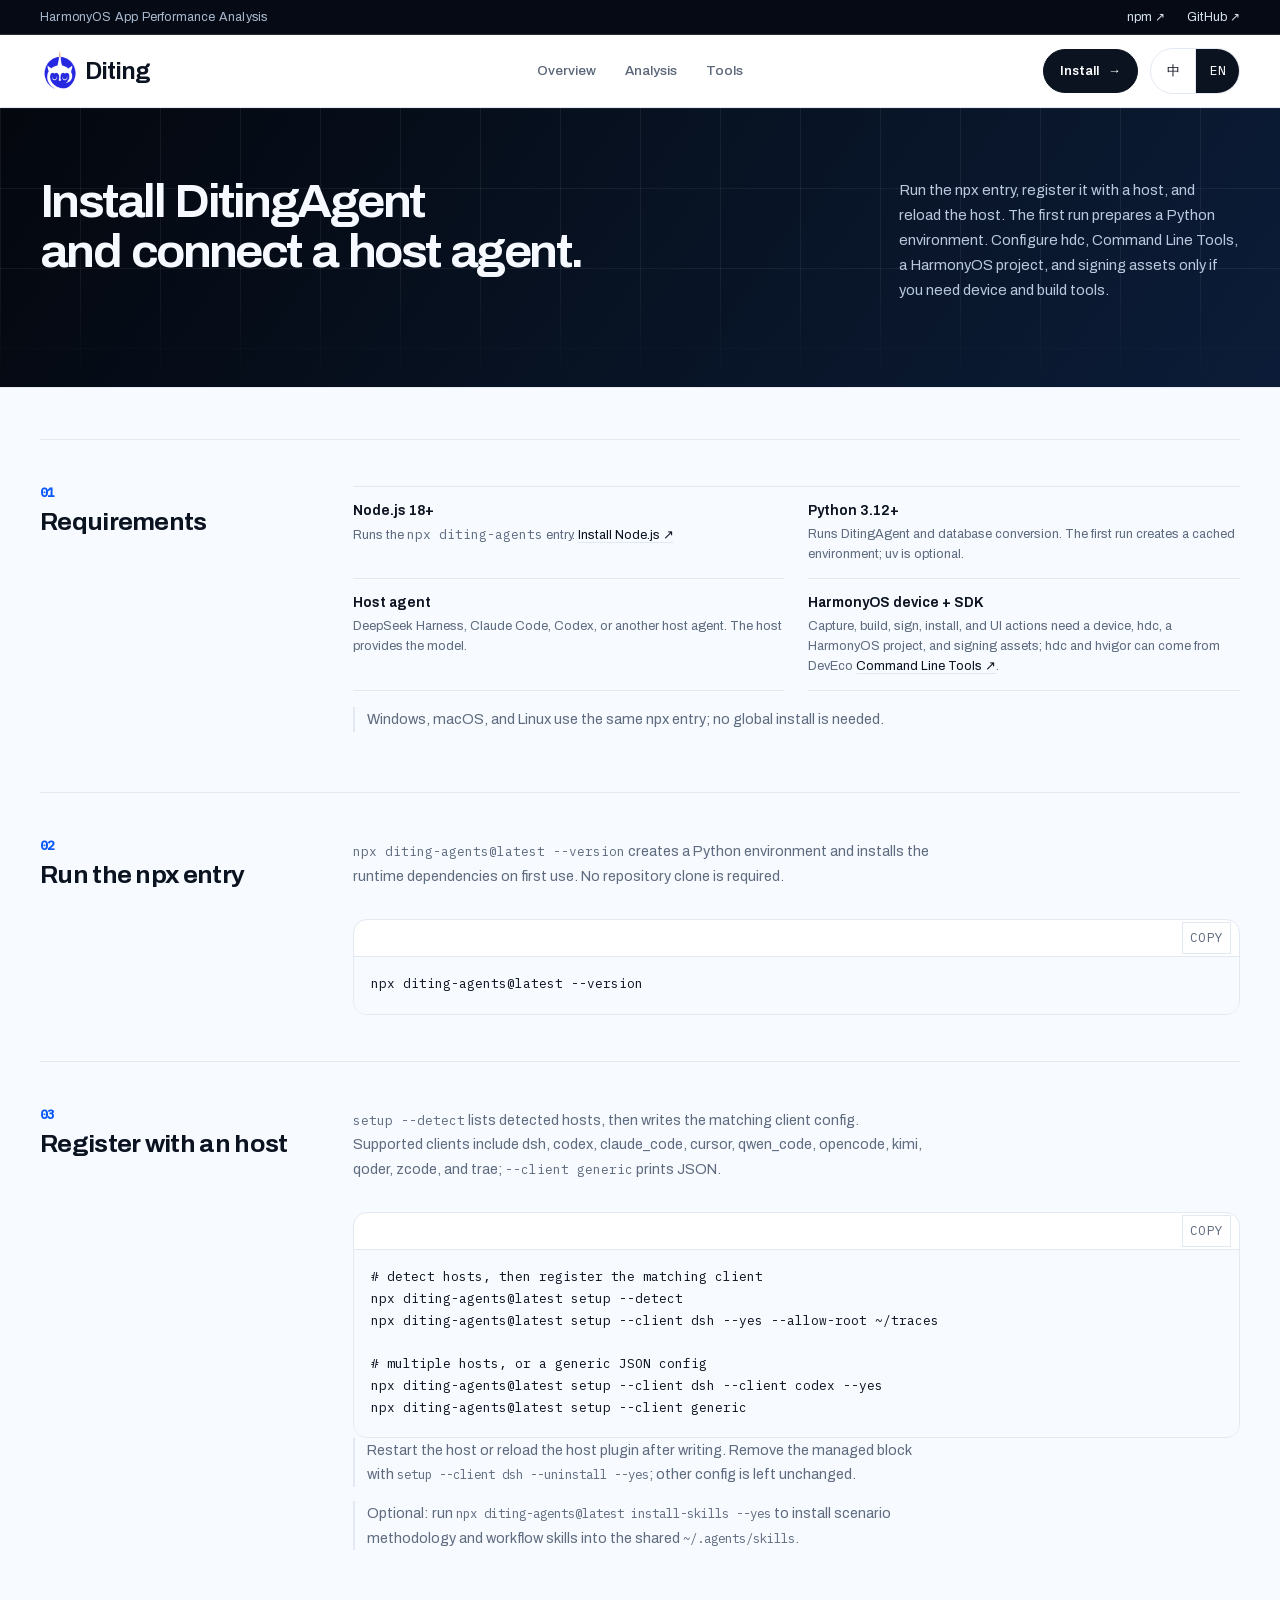
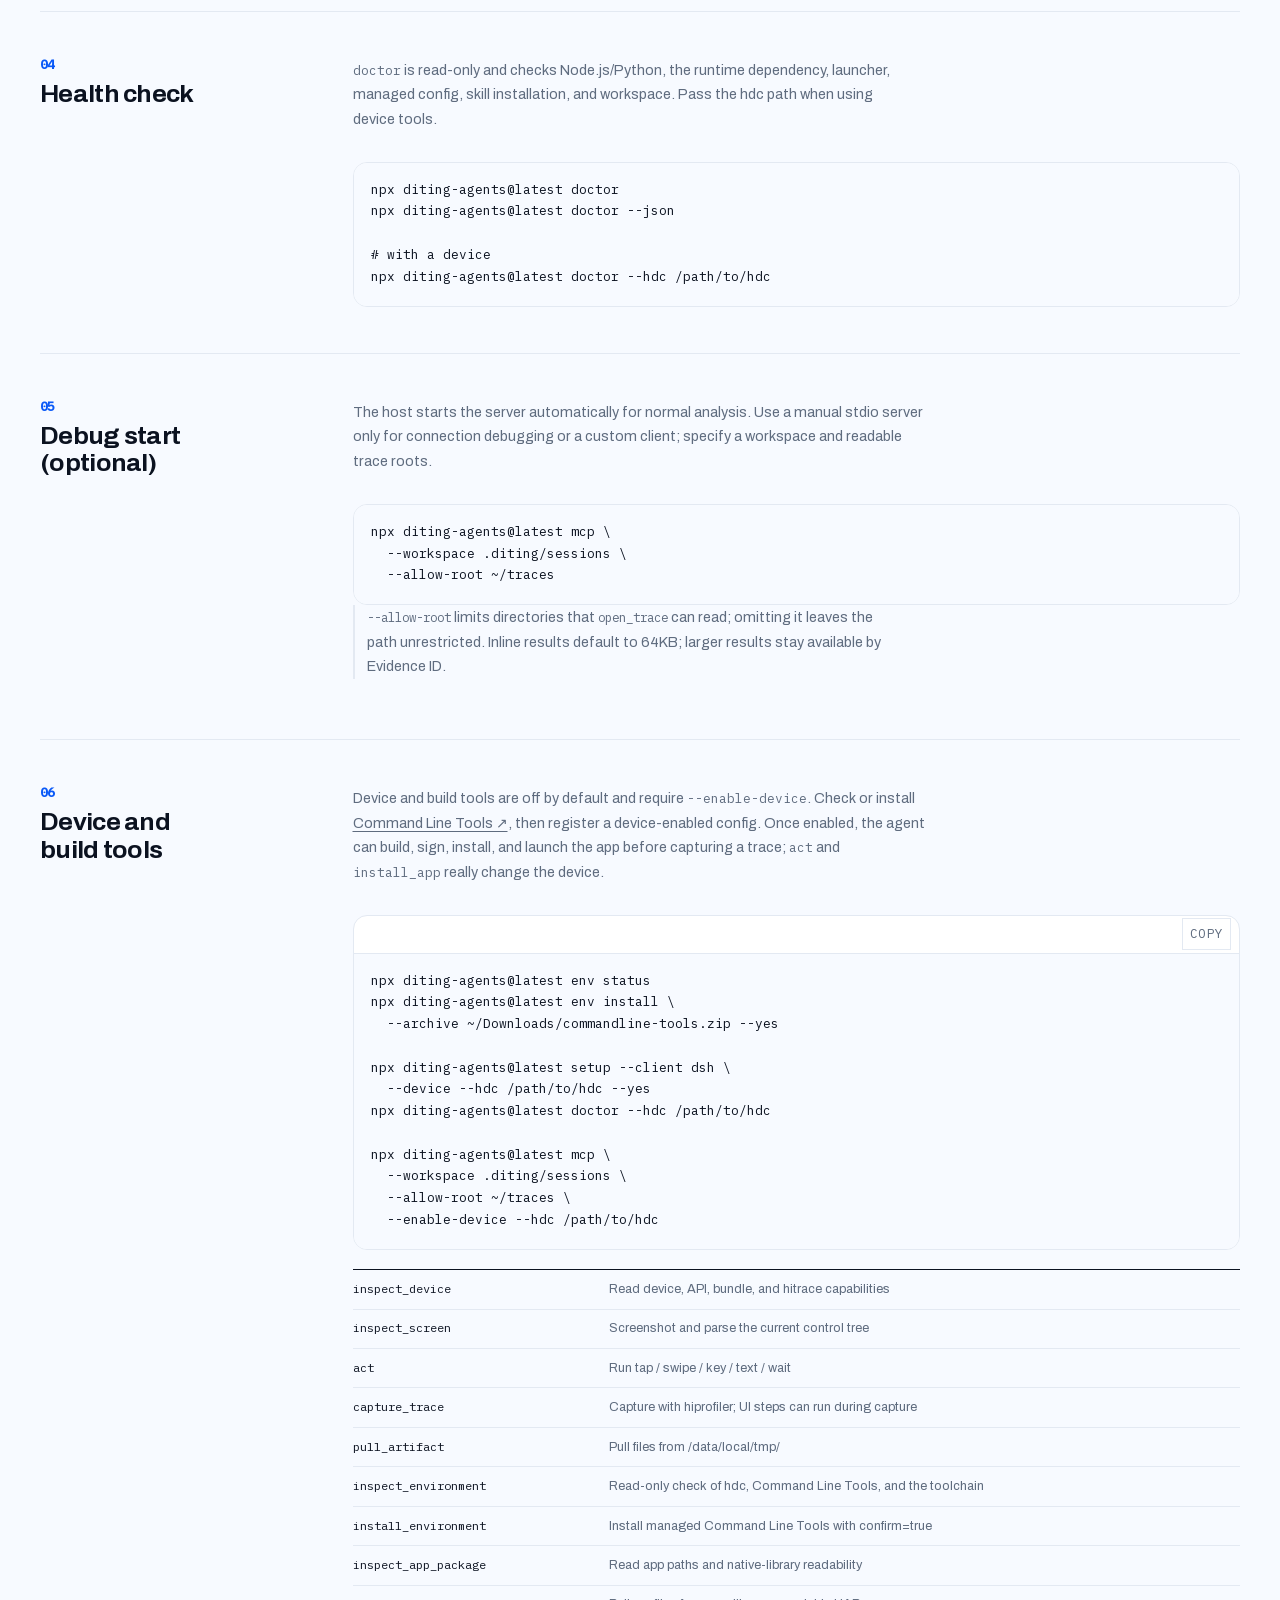
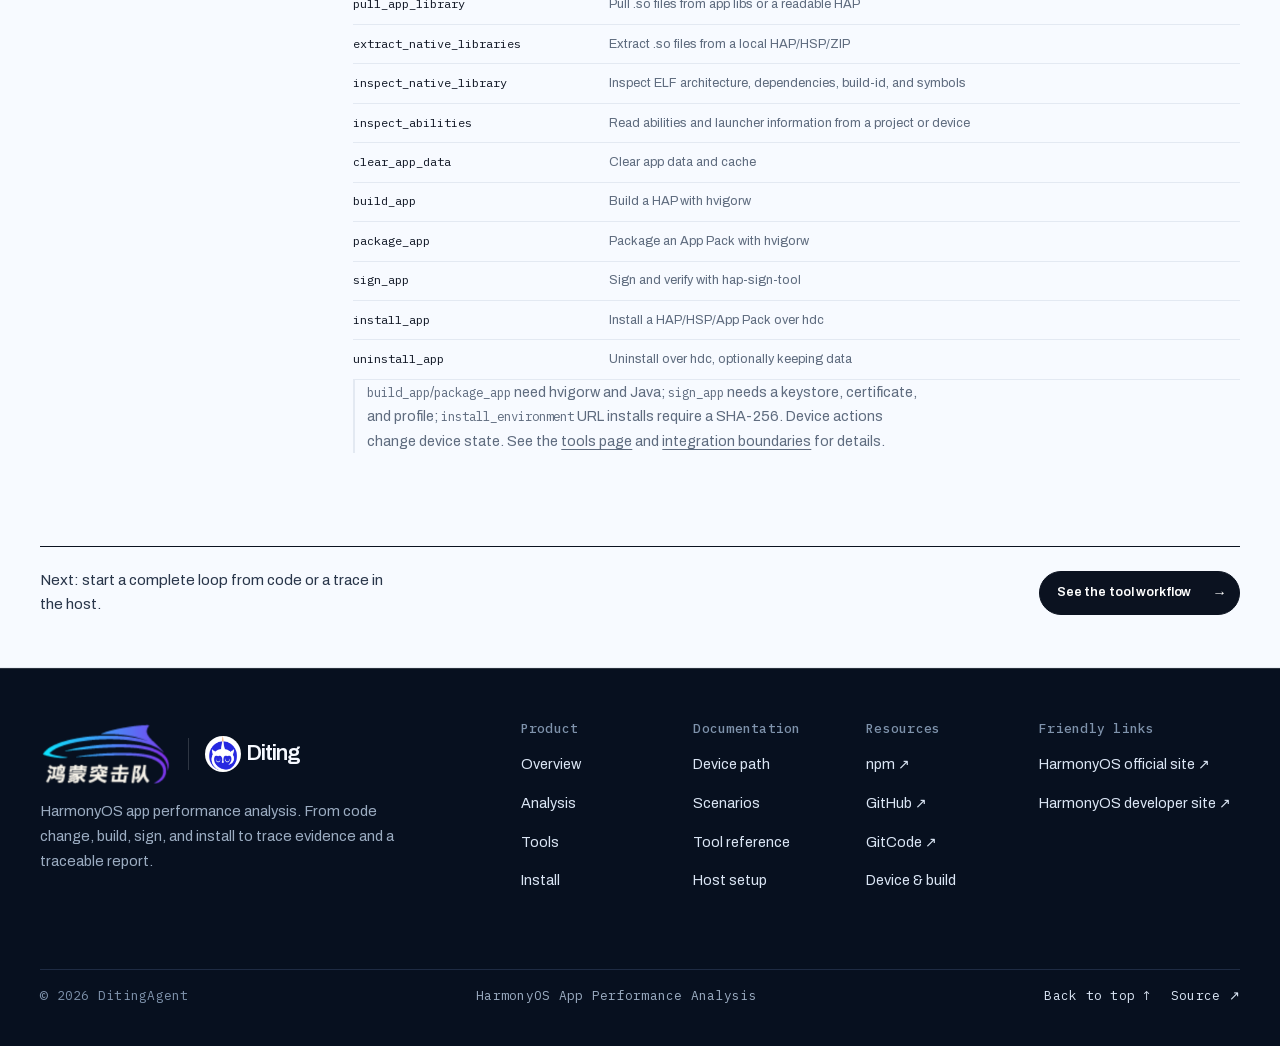
==== commit 769956a1: "Arrange footer in four columns" ====
--- a/install.html
+++ b/install.html
@@ -20,13 +20,13 @@
       } catch (error) {}
     })();
   </script>
-  <link rel="stylesheet" href="assets/css/style.css?v=20261118-4">
-  <link rel="stylesheet" href="assets/css/redesign.css?v=20261118-4">
-  <link rel="stylesheet" href="assets/css/theme.css?v=20261118-4">
-  <link rel="stylesheet" href="assets/css/chrome.css?v=20261118-4">
-  <link rel="stylesheet" href="assets/css/subpages.css?v=20261118-4">
-  <link rel="stylesheet" href="assets/css/clean.css?v=20261118-4">
-  <link rel="stylesheet" href="assets/css/polish.css?v=20261118-4">
+  <link rel="stylesheet" href="assets/css/style.css?v=20261118-7">
+  <link rel="stylesheet" href="assets/css/redesign.css?v=20261118-7">
+  <link rel="stylesheet" href="assets/css/theme.css?v=20261118-7">
+  <link rel="stylesheet" href="assets/css/chrome.css?v=20261118-7">
+  <link rel="stylesheet" href="assets/css/subpages.css?v=20261118-7">
+  <link rel="stylesheet" href="assets/css/clean.css?v=20261118-7">
+  <link rel="stylesheet" href="assets/css/polish.css?v=20261118-7">
 </head>
 <body data-page="install" data-title-zh="安装与宿主接入 — Diting" data-title-en="Install and host setup — Diting">
   <a class="skip-link" href="#main"><span class="lang-zh" lang="zh-CN">跳到主要内容</span><span class="lang-en" lang="en">Skip to content</span></a>
@@ -290,11 +290,11 @@
             <a href="https://github.com/dt-hapo/dt-hapo.github.io" target="_blank" rel="noopener noreferrer">GitHub ↗</a>
             <a href="https://gitcode.com/diting/DitingAgent" target="_blank" rel="noopener noreferrer">GitCode ↗</a>
             <a href="install.html#device"><span class="lang-zh" lang="zh-CN">设备与构建</span><span class="lang-en" lang="en">Device &amp; build</span></a>
-            <div class="footer-subgroup">
-              <span class="footer-subgroup__label"><span class="lang-zh" lang="zh-CN">友情链接</span><span class="lang-en" lang="en">Friendly links</span></span>
-              <a href="https://www.harmonyos.com/cn/" target="_blank" rel="noopener noreferrer"><span class="lang-zh" lang="zh-CN">HarmonyOS 官网</span><span class="lang-en" lang="en">HarmonyOS official site</span> ↗</a>
-              <a href="https://developer.huawei.com/consumer/cn/" target="_blank" rel="noopener noreferrer"><span class="lang-zh" lang="zh-CN">HarmonyOS 开发者官网</span><span class="lang-en" lang="en">HarmonyOS developer site</span> ↗</a>
-            </div>
+          </div>
+          <div class="footer-col">
+            <h3><span class="lang-zh" lang="zh-CN">友情链接</span><span class="lang-en" lang="en">Friendly links</span></h3>
+            <a href="https://www.harmonyos.com/cn/" target="_blank" rel="noopener noreferrer"><span class="lang-zh" lang="zh-CN">HarmonyOS 官网&nbsp;↗</span><span class="lang-en" lang="en">HarmonyOS official site&nbsp;↗</span></a>
+            <a href="https://developer.huawei.com/consumer/cn/" target="_blank" rel="noopener noreferrer"><span class="lang-zh" lang="zh-CN">HarmonyOS 开发者官网&nbsp;↗</span><span class="lang-en" lang="en">HarmonyOS developer site&nbsp;↗</span></a>
           </div>
         </div>
       </div>
--- a/assets/css/polish.css
+++ b/assets/css/polish.css
@@ -1118,3 +1118,27 @@
     width: 116px;
   }
 }
+
+/* Four footer columns: product, docs, resources, friendly links. */
+.footer-links {
+  grid-template-columns: repeat(4, minmax(0, 1fr));
+  gap: 1.25rem 1.5rem;
+}
+
+@media (max-width: 1100px) {
+  .footer-links {
+    grid-template-columns: repeat(2, minmax(0, 1fr));
+  }
+}
+
+@media (max-width: 640px) {
+  .footer-links {
+    grid-template-columns: repeat(2, minmax(0, 1fr));
+  }
+}
+
+@media (min-width: 1101px) {
+  .footer-links {
+    grid-template-columns: repeat(3, minmax(0, 1fr)) minmax(0, 1.35fr);
+  }
+}
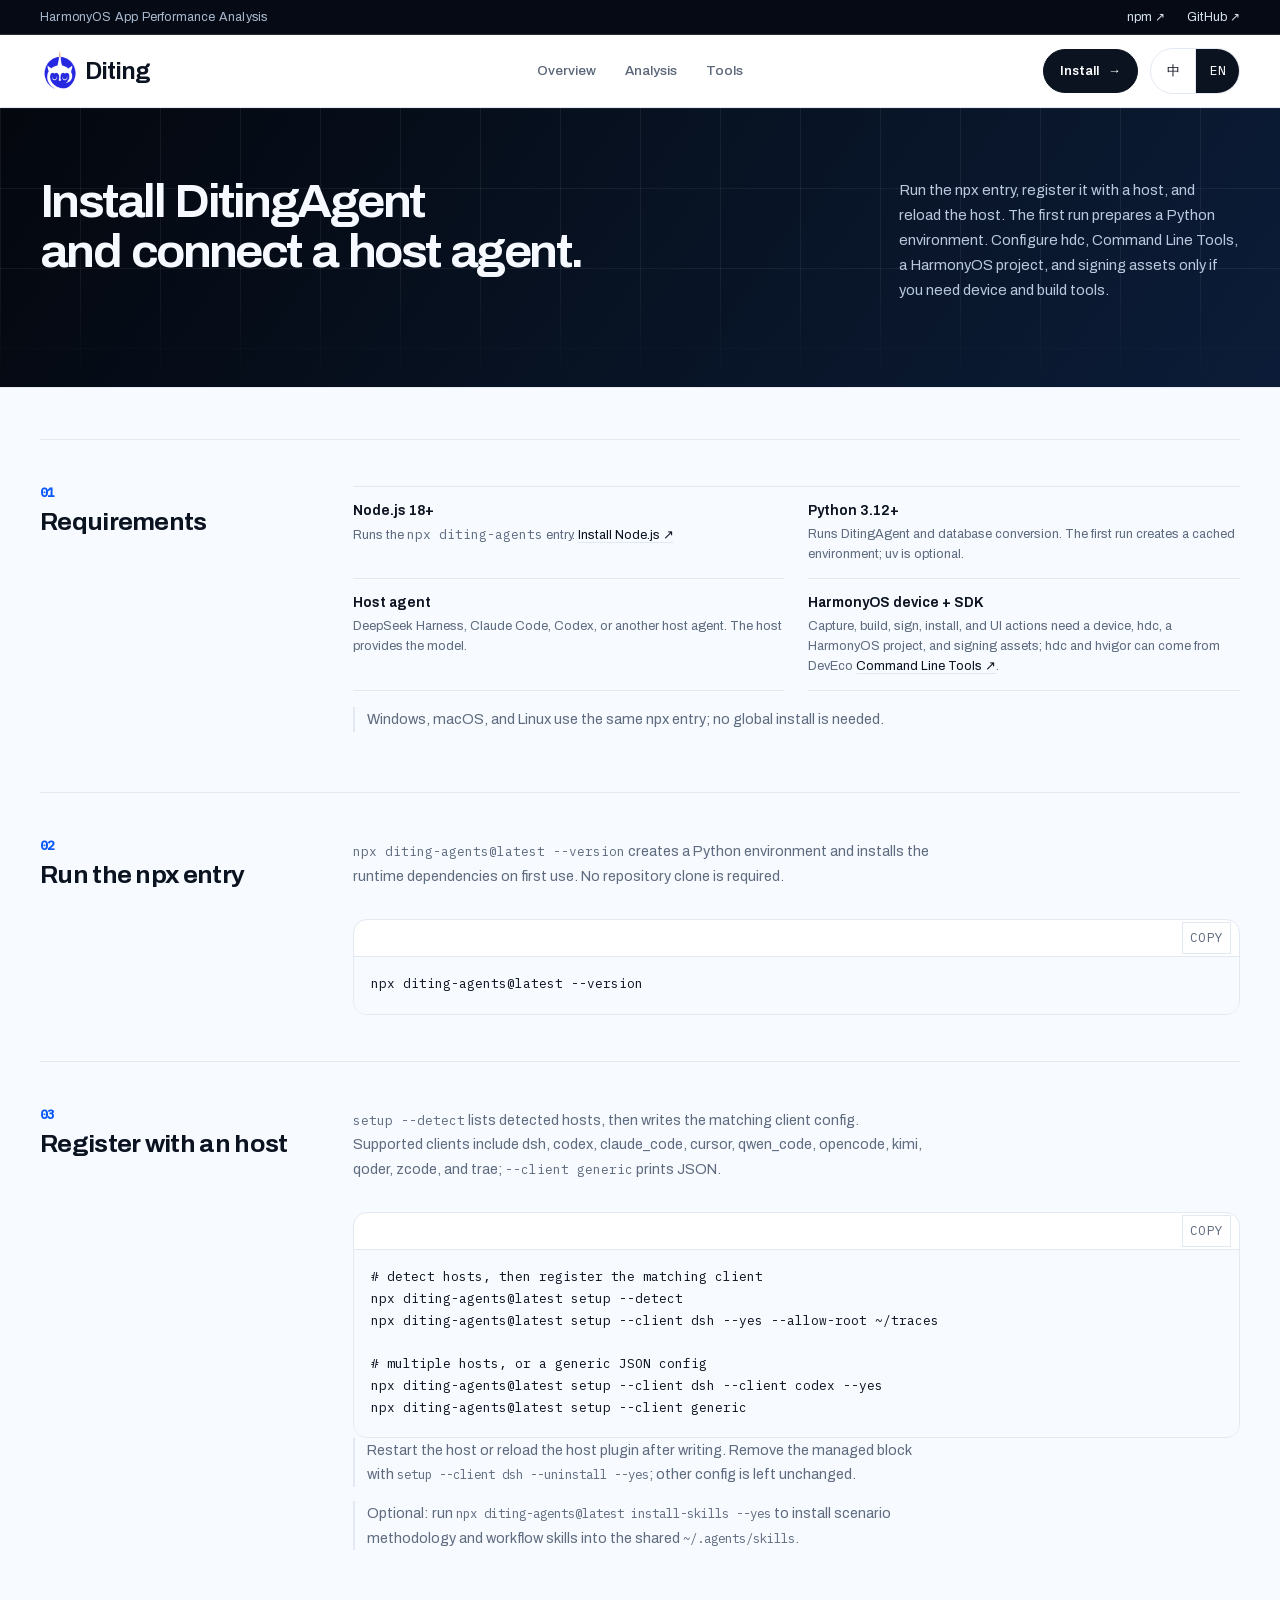
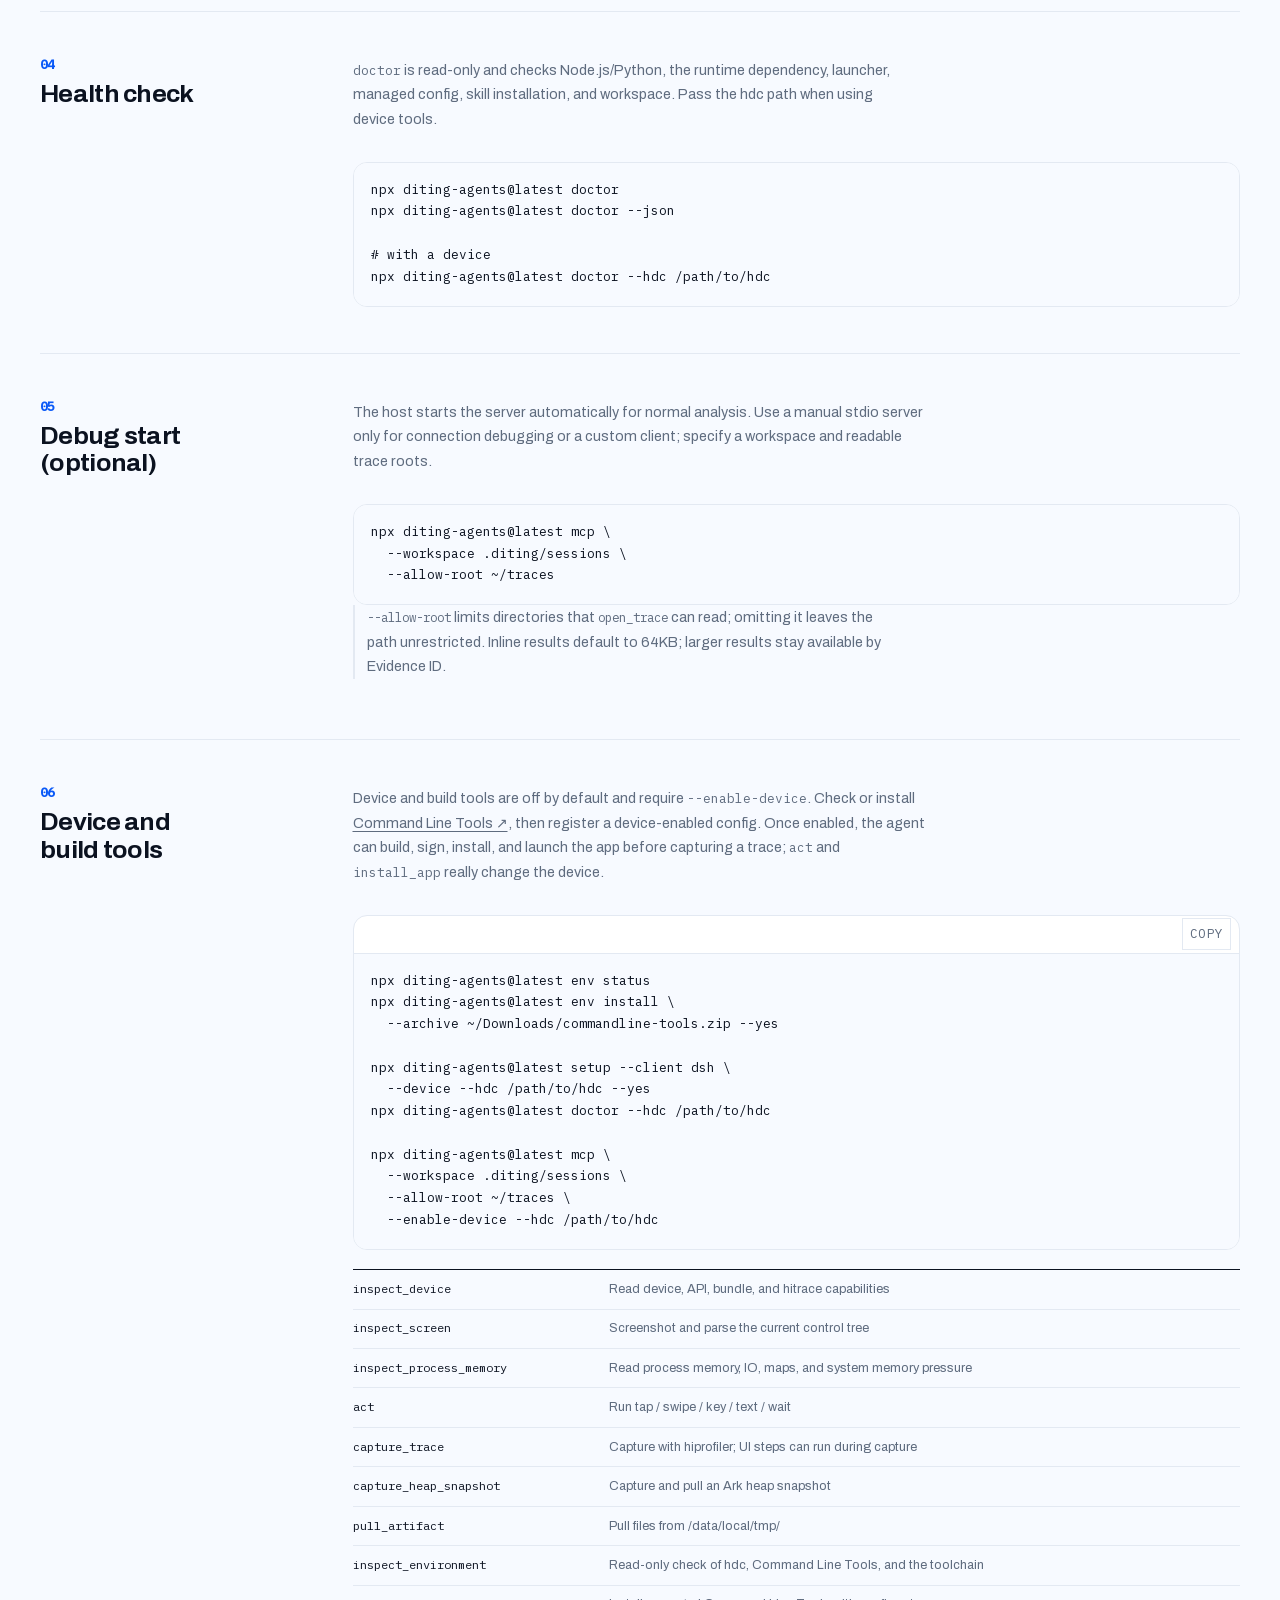
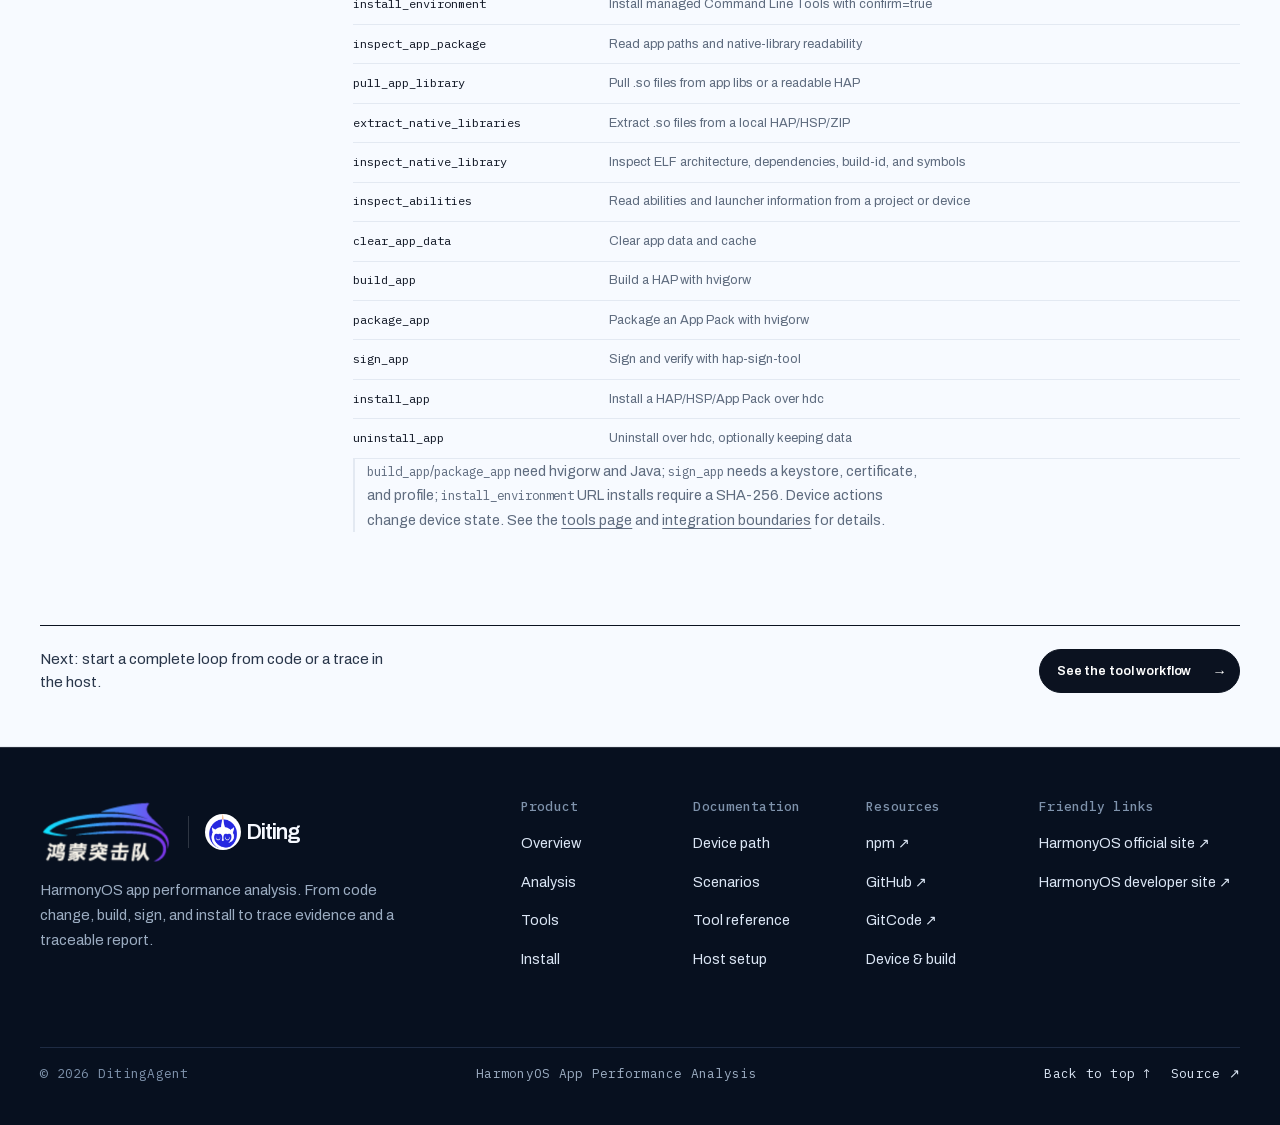
==== commit 97bf4408: "Update tool catalog with new analysis and device tools" ====
--- a/install.html
+++ b/install.html
@@ -5,7 +5,7 @@
   <meta name="viewport" content="width=device-width, initial-scale=1">
   <title>Install and host setup — Diting</title>
   <link rel="icon" href="assets/img/favicon.png" type="image/png">
-  <meta name="description" content="Install DitingAgent with npx: Node.js 18+, Python 3.12+, host registration, health checks, and 18 optional HarmonyOS device and build tools.">
+  <meta name="description" content="Install DitingAgent with npx: Node.js 18+, Python 3.12+, host registration, health checks, and 20 optional HarmonyOS device and build tools.">
   <meta name="theme-color" content="#ffffff">
   <link rel="preload" href="assets/fonts/archivo-latin-variable.woff2" as="font" type="font/woff2" crossorigin>
   <script>
@@ -198,7 +198,7 @@
             <section class="install-section" id="device" aria-labelledby="device-title">
               <h2 id="device-title"><span class="lang-zh" lang="zh-CN">设备与构建工具</span><span class="lang-en" lang="en">Device and build tools</span></h2>
               <p>
-                <span class="lang-zh" lang="zh-CN">设备与构建工具默认关闭，需要 <code>--enable-device</code>；共 18 个工具。先检查或安装 <a href="https://developer.huawei.com/consumer/cn/doc/harmonyos-guides/ide-commandline-get" target="_blank" rel="noopener noreferrer">Command Line Tools ↗</a>，再注册带 hdc 的设备配置。开启后 Agent 可以构建、签名、安装并启动应用，再抓 Trace；<code>act</code> 和 <code>install_app</code> 会真实修改设备。</span>
+                <span class="lang-zh" lang="zh-CN">设备与构建工具默认关闭，需要 <code>--enable-device</code>；共 20 个工具。先检查或安装 <a href="https://developer.huawei.com/consumer/cn/doc/harmonyos-guides/ide-commandline-get" target="_blank" rel="noopener noreferrer">Command Line Tools ↗</a>，再注册带 hdc 的设备配置。开启后 Agent 可以构建、签名、安装并启动应用，再抓 Trace；<code>act</code> 和 <code>install_app</code> 会真实修改设备。</span>
                 <span class="lang-en" lang="en">Device and build tools are off by default and require <code>--enable-device</code>. Check or install <a href="https://developer.huawei.com/consumer/en/doc/harmonyos-guides/ide-commandline-get" target="_blank" rel="noopener noreferrer">Command Line Tools ↗</a>, then register a device-enabled config. Once enabled, the agent can build, sign, install, and launch the app before capturing a trace; <code>act</code> and <code>install_app</code> really change the device.</span>
               </p>
               <div class="code-box">
@@ -222,8 +222,10 @@
               <div class="tool-table">
                 <div class="tool-table__row"><code>inspect_device</code><span><span class="lang-zh" lang="zh-CN">读取设备、API、Bundle 与 hitrace 能力</span><span class="lang-en" lang="en">Read device, API, bundle, and hitrace capabilities</span></span></div>
                 <div class="tool-table__row"><code>inspect_screen</code><span><span class="lang-zh" lang="zh-CN">截图并解析当前控件树</span><span class="lang-en" lang="en">Screenshot and parse the current control tree</span></span></div>
+                <div class="tool-table__row"><code>inspect_process_memory</code><span><span class="lang-zh" lang="zh-CN">读取进程内存、IO、maps 与系统内存压力</span><span class="lang-en" lang="en">Read process memory, IO, maps, and system memory pressure</span></span></div>
                 <div class="tool-table__row"><code>act</code><span><span class="lang-zh" lang="zh-CN">执行 tap / swipe / key / text / wait</span><span class="lang-en" lang="en">Run tap / swipe / key / text / wait</span></span></div>
                 <div class="tool-table__row"><code>capture_trace</code><span><span class="lang-zh" lang="zh-CN">用 hiprofiler 抓 Trace，可在抓取期间执行 UI 步骤</span><span class="lang-en" lang="en">Capture with hiprofiler; UI steps can run during capture</span></span></div>
+                <div class="tool-table__row"><code>capture_heap_snapshot</code><span><span class="lang-zh" lang="zh-CN">抓取 Ark heap snapshot 并拉回</span><span class="lang-en" lang="en">Capture and pull an Ark heap snapshot</span></span></div>
                 <div class="tool-table__row"><code>pull_artifact</code><span><span class="lang-zh" lang="zh-CN">从 /data/local/tmp/ 拉取文件</span><span class="lang-en" lang="en">Pull files from /data/local/tmp/</span></span></div>
                 <div class="tool-table__row"><code>inspect_environment</code><span><span class="lang-zh" lang="zh-CN">只读检查 hdc、Command Line Tools 和工具链</span><span class="lang-en" lang="en">Read-only check of hdc, Command Line Tools, and the toolchain</span></span></div>
                 <div class="tool-table__row"><code>install_environment</code><span><span class="lang-zh" lang="zh-CN">在 confirm=true 时安装托管 Command Line Tools</span><span class="lang-en" lang="en">Install managed Command Line Tools with confirm=true</span></span></div>
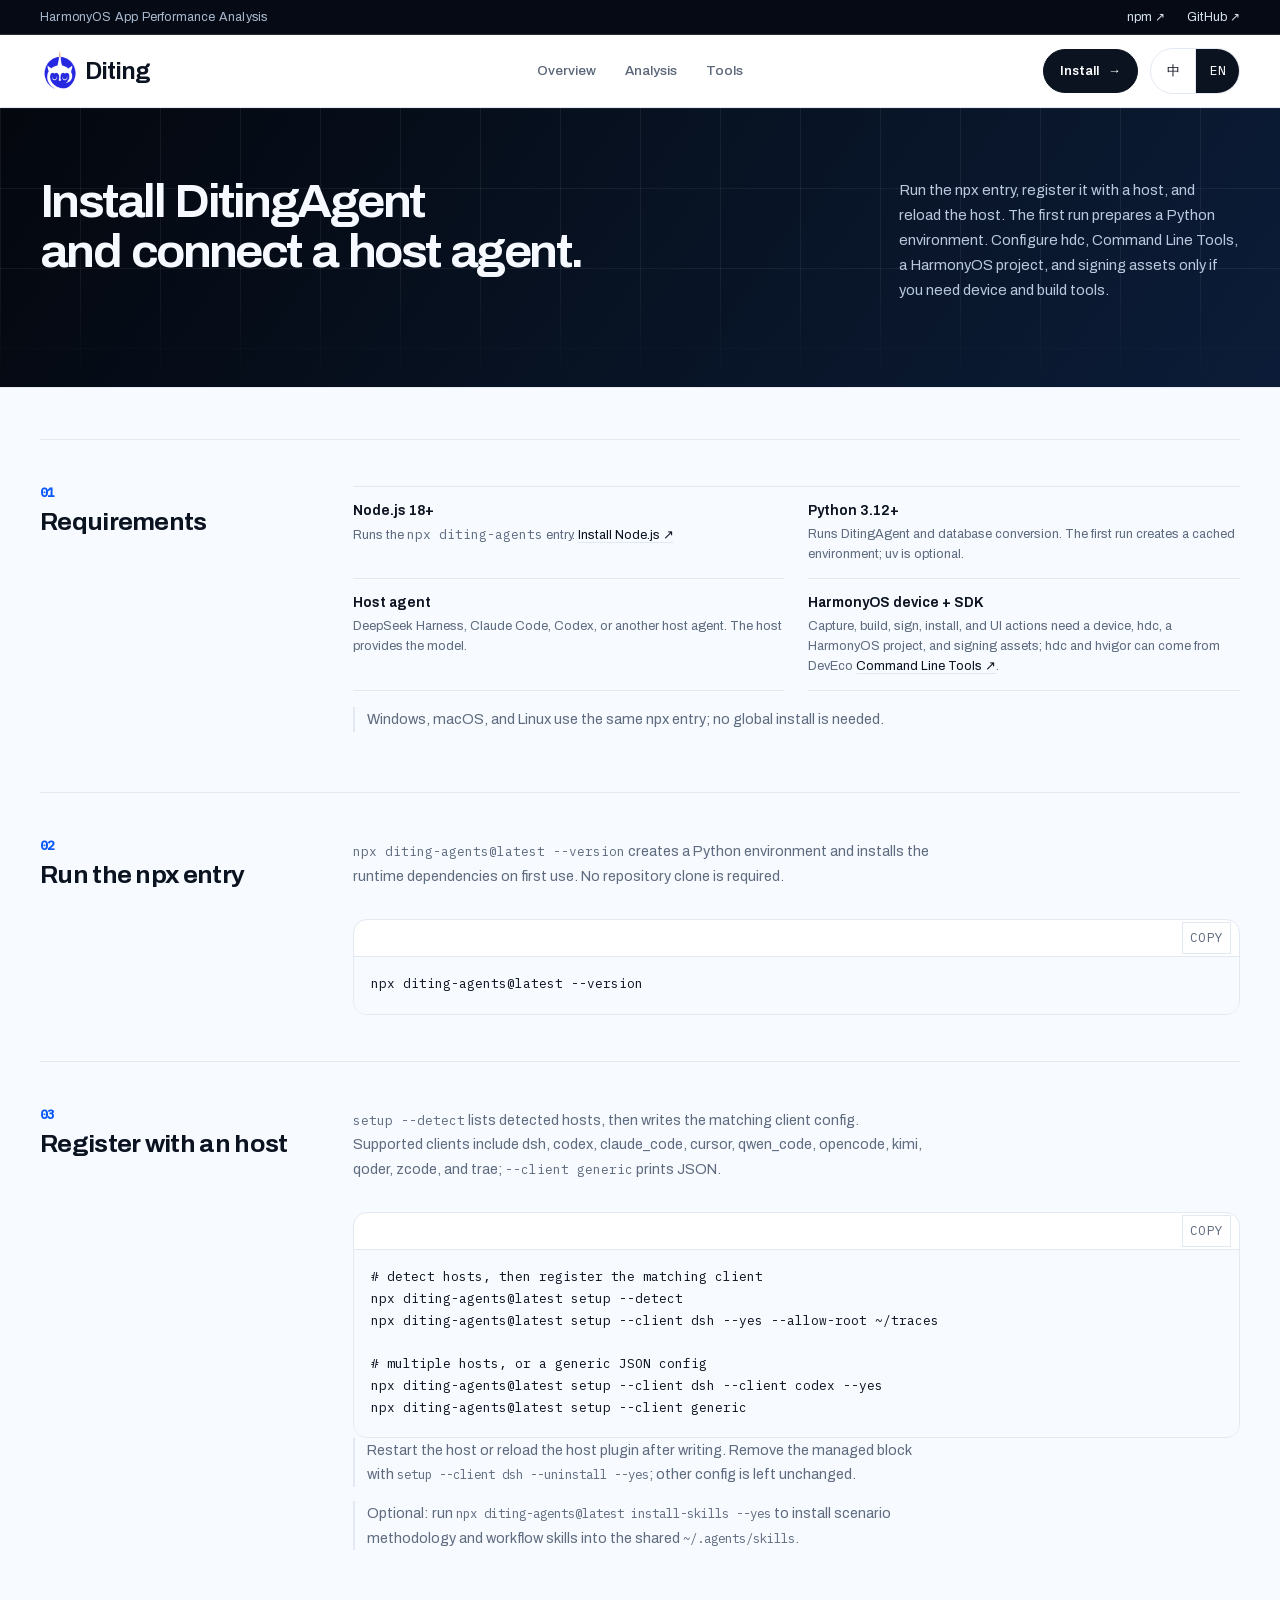
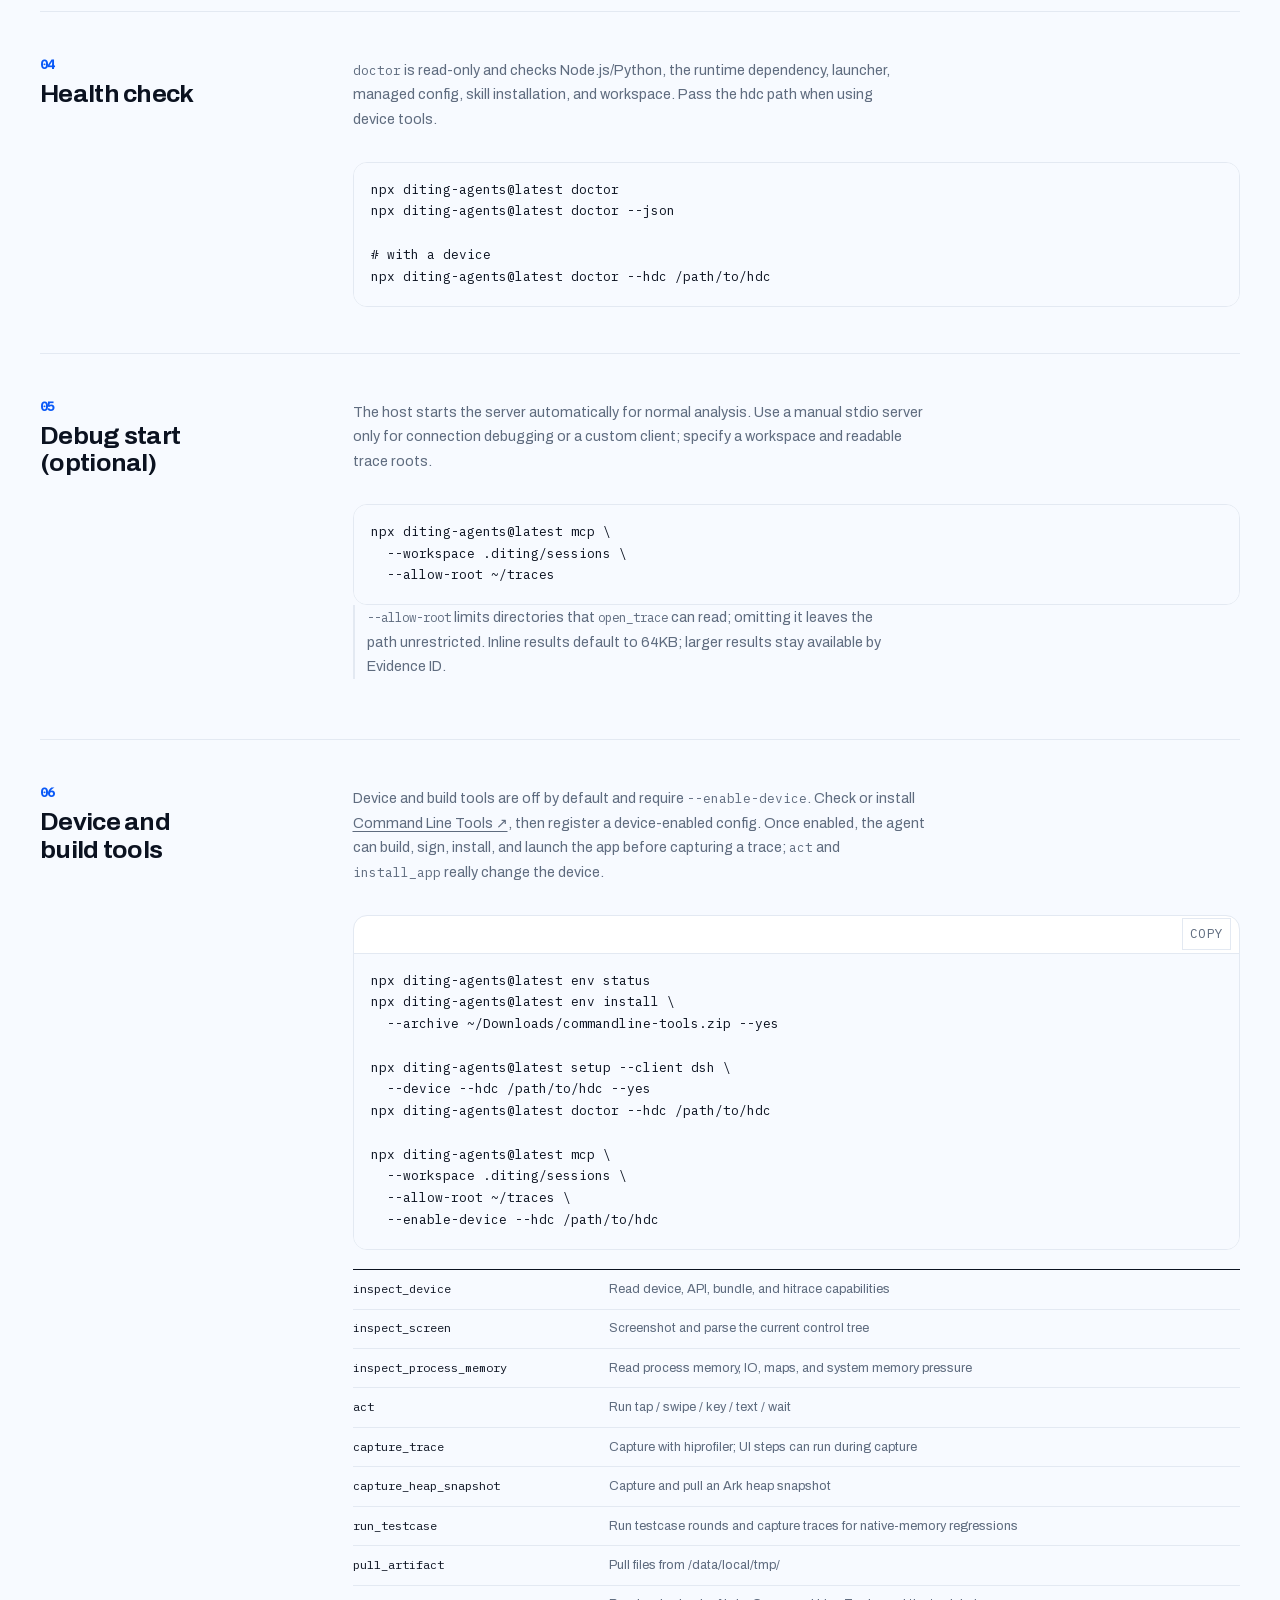
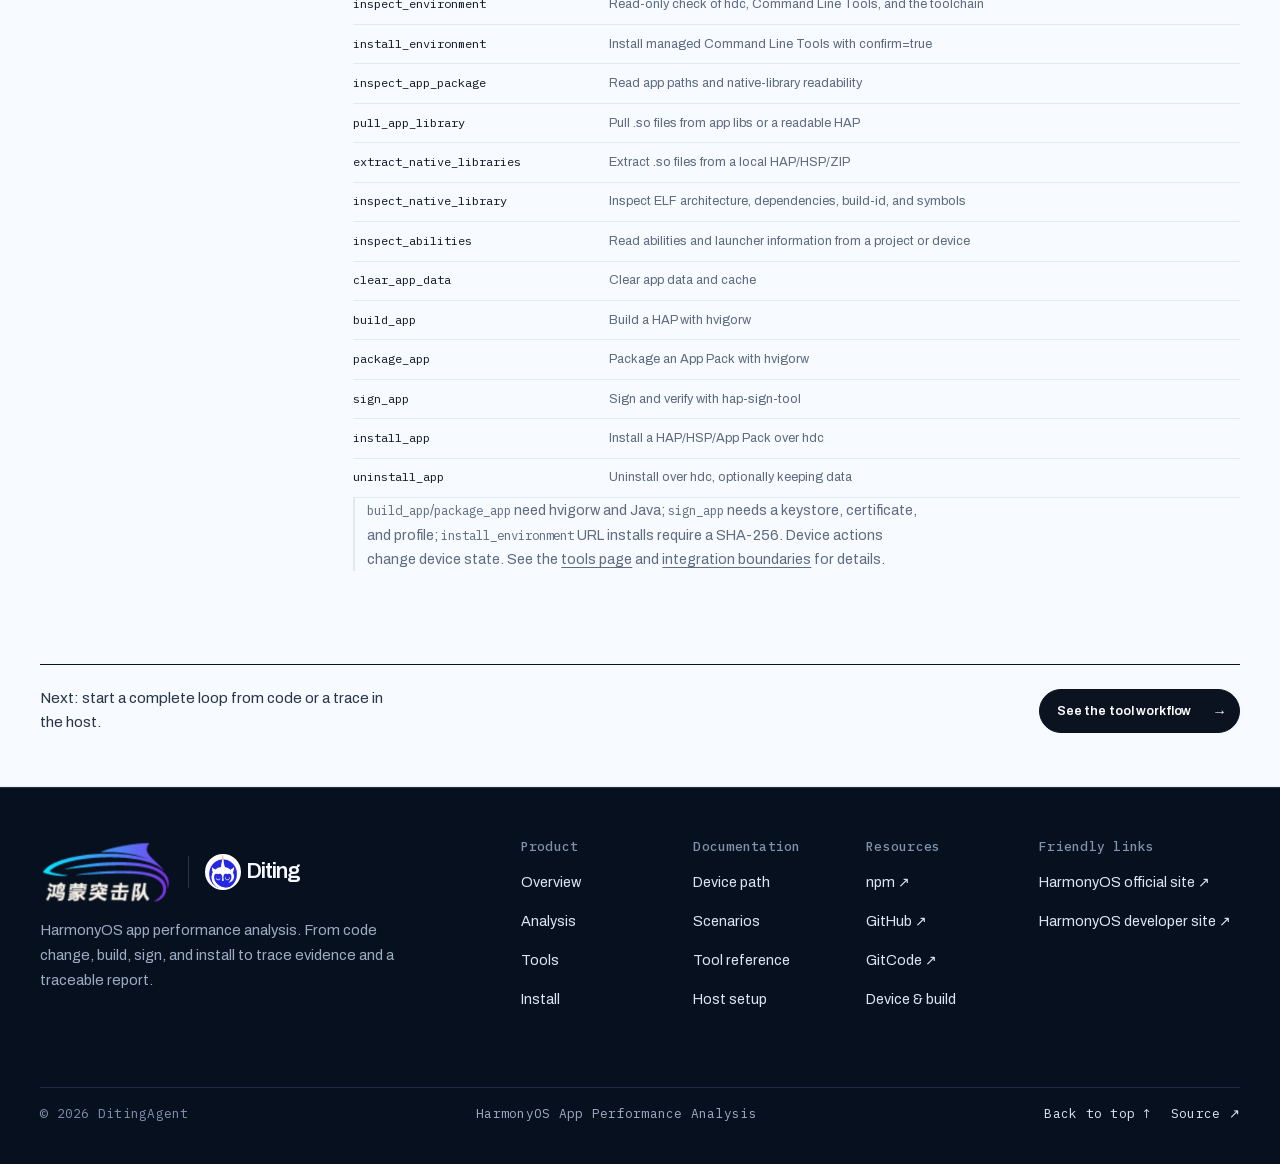
==== commit 11e95dbd: "Add native memory and testcase tools" ====
--- a/install.html
+++ b/install.html
@@ -5,7 +5,7 @@
   <meta name="viewport" content="width=device-width, initial-scale=1">
   <title>Install and host setup — Diting</title>
   <link rel="icon" href="assets/img/favicon.png" type="image/png">
-  <meta name="description" content="Install DitingAgent with npx: Node.js 18+, Python 3.12+, host registration, health checks, and 20 optional HarmonyOS device and build tools.">
+  <meta name="description" content="Install DitingAgent with npx: Node.js 18+, Python 3.12+, host registration, health checks, and 21 optional HarmonyOS device and build tools.">
   <meta name="theme-color" content="#ffffff">
   <link rel="preload" href="assets/fonts/archivo-latin-variable.woff2" as="font" type="font/woff2" crossorigin>
   <script>
@@ -198,7 +198,7 @@
             <section class="install-section" id="device" aria-labelledby="device-title">
               <h2 id="device-title"><span class="lang-zh" lang="zh-CN">设备与构建工具</span><span class="lang-en" lang="en">Device and build tools</span></h2>
               <p>
-                <span class="lang-zh" lang="zh-CN">设备与构建工具默认关闭，需要 <code>--enable-device</code>；共 20 个工具。先检查或安装 <a href="https://developer.huawei.com/consumer/cn/doc/harmonyos-guides/ide-commandline-get" target="_blank" rel="noopener noreferrer">Command Line Tools ↗</a>，再注册带 hdc 的设备配置。开启后 Agent 可以构建、签名、安装并启动应用，再抓 Trace；<code>act</code> 和 <code>install_app</code> 会真实修改设备。</span>
+                <span class="lang-zh" lang="zh-CN">设备与构建工具默认关闭，需要 <code>--enable-device</code>；共 21 个工具。先检查或安装 <a href="https://developer.huawei.com/consumer/cn/doc/harmonyos-guides/ide-commandline-get" target="_blank" rel="noopener noreferrer">Command Line Tools ↗</a>，再注册带 hdc 的设备配置。开启后 Agent 可以构建、签名、安装并启动应用，再抓 Trace；<code>act</code> 和 <code>install_app</code> 会真实修改设备。</span>
                 <span class="lang-en" lang="en">Device and build tools are off by default and require <code>--enable-device</code>. Check or install <a href="https://developer.huawei.com/consumer/en/doc/harmonyos-guides/ide-commandline-get" target="_blank" rel="noopener noreferrer">Command Line Tools ↗</a>, then register a device-enabled config. Once enabled, the agent can build, sign, install, and launch the app before capturing a trace; <code>act</code> and <code>install_app</code> really change the device.</span>
               </p>
               <div class="code-box">
@@ -226,6 +226,7 @@
                 <div class="tool-table__row"><code>act</code><span><span class="lang-zh" lang="zh-CN">执行 tap / swipe / key / text / wait</span><span class="lang-en" lang="en">Run tap / swipe / key / text / wait</span></span></div>
                 <div class="tool-table__row"><code>capture_trace</code><span><span class="lang-zh" lang="zh-CN">用 hiprofiler 抓 Trace，可在抓取期间执行 UI 步骤</span><span class="lang-en" lang="en">Capture with hiprofiler; UI steps can run during capture</span></span></div>
                 <div class="tool-table__row"><code>capture_heap_snapshot</code><span><span class="lang-zh" lang="zh-CN">抓取 Ark heap snapshot 并拉回</span><span class="lang-en" lang="en">Capture and pull an Ark heap snapshot</span></span></div>
+                <div class="tool-table__row"><code>run_testcase</code><span><span class="lang-zh" lang="zh-CN">按轮次运行 testcase 并抓取 Trace，用于 native-memory 回归</span><span class="lang-en" lang="en">Run testcase rounds and capture traces for native-memory regressions</span></span></div>
                 <div class="tool-table__row"><code>pull_artifact</code><span><span class="lang-zh" lang="zh-CN">从 /data/local/tmp/ 拉取文件</span><span class="lang-en" lang="en">Pull files from /data/local/tmp/</span></span></div>
                 <div class="tool-table__row"><code>inspect_environment</code><span><span class="lang-zh" lang="zh-CN">只读检查 hdc、Command Line Tools 和工具链</span><span class="lang-en" lang="en">Read-only check of hdc, Command Line Tools, and the toolchain</span></span></div>
                 <div class="tool-table__row"><code>install_environment</code><span><span class="lang-zh" lang="zh-CN">在 confirm=true 时安装托管 Command Line Tools</span><span class="lang-en" lang="en">Install managed Command Line Tools with confirm=true</span></span></div>
